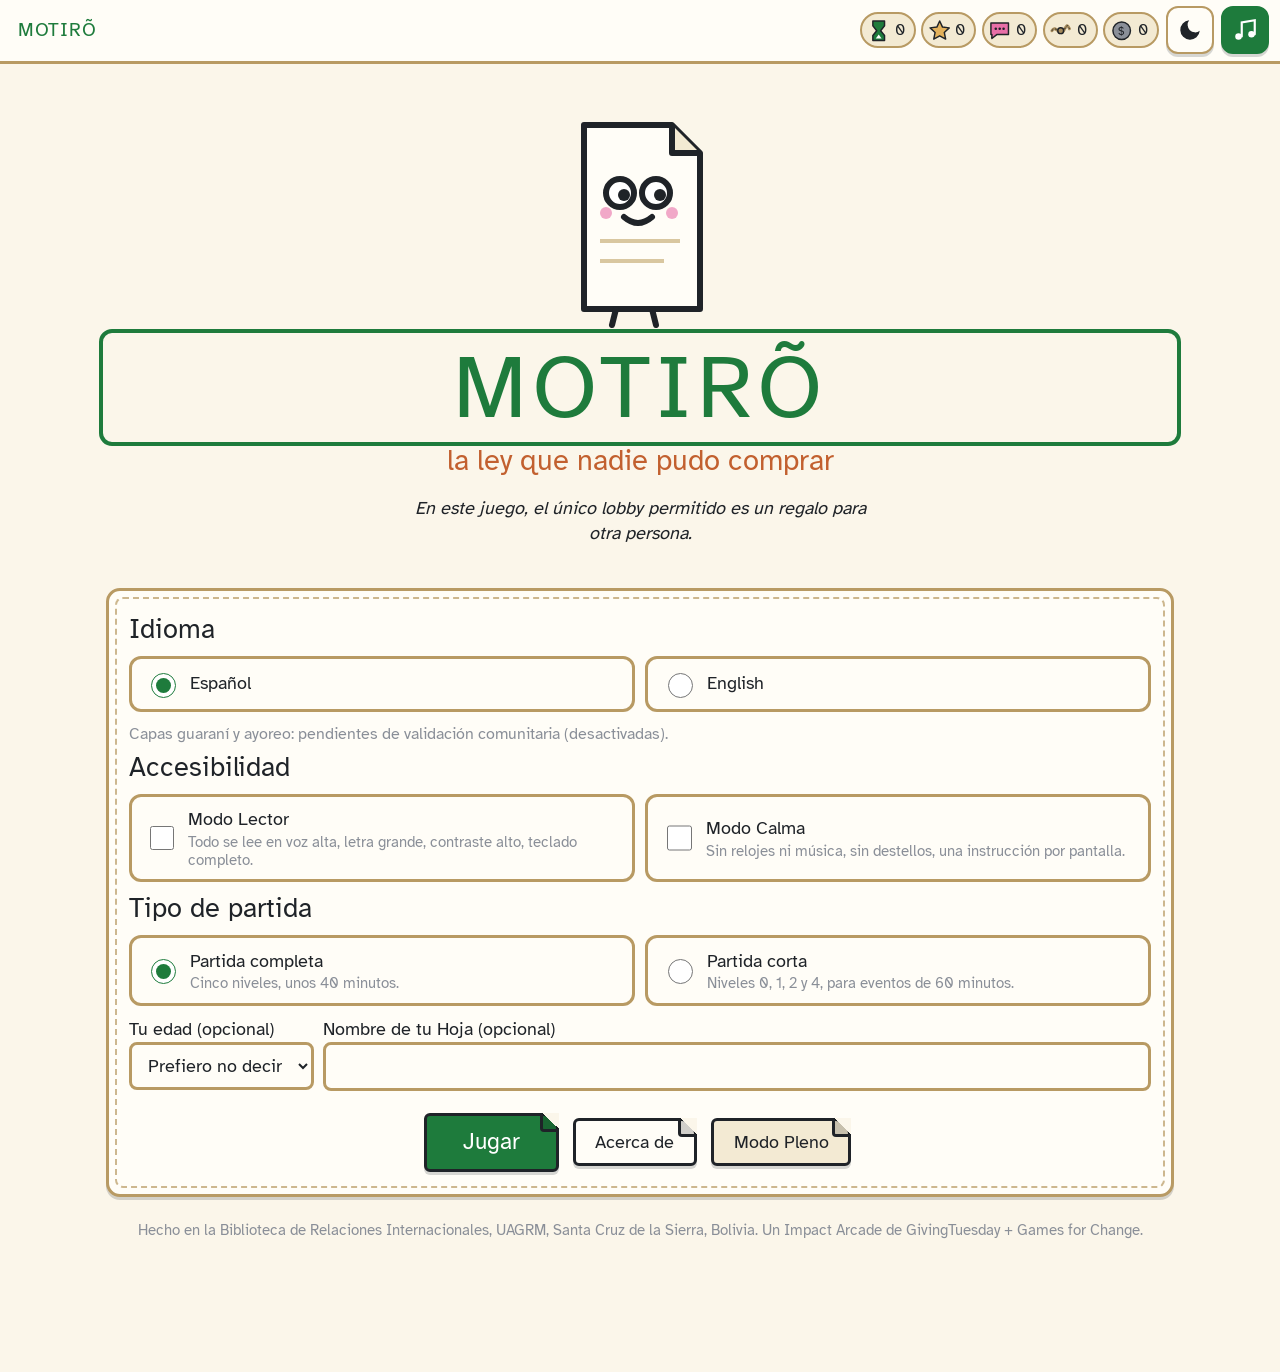
==== index.html @ 189250d5 "MOTIRÕ: juego completo (Mundo 1, 5 niveles, Modo Pleno, accesibilidad) Co-Authored-By: Claude Fable " ====
<!DOCTYPE html>
<html lang="es" data-tema="claro" data-lector="0" data-calma="0">
<head>
<meta charset="utf-8">
<meta name="viewport" content="width=device-width, initial-scale=1, viewport-fit=cover">
<title>MOTIRÕ · la ley que nadie pudo comprar</title>
<meta name="description" content="Juego web educativo y accesible: sos un proyecto de ley que camina Santa Cruz de la Sierra ganándose, con generosidad, las firmas de la gente a la que va a gobernar. Un Impact Arcade de GivingTuesday + Games for Change.">
<meta name="theme-color" content="#1E7B3C">
<meta name="robots" content="index,follow">
<link rel="icon" href="data:image/svg+xml,%3Csvg xmlns='http://www.w3.org/2000/svg' viewBox='0 0 32 38'%3E%3Cpath d='M5 2h16l6 6v28H5z' fill='%23FFFDF7' stroke='%231F2328' stroke-width='2'/%3E%3Ccircle cx='12' cy='15' r='3' fill='%23fff' stroke='%231F2328' stroke-width='1.5'/%3E%3Ccircle cx='20' cy='15' r='3' fill='%23fff' stroke='%231F2328' stroke-width='1.5'/%3E%3Ccircle cx='13' cy='15.5' r='1.3'/%3E%3Ccircle cx='21' cy='15.5' r='1.3'/%3E%3Cpath d='M13 22q3 3 6 0' stroke='%231F2328' stroke-width='1.5' fill='none'/%3E%3C/svg%3E">
<!--
  MOTIRÕ · la ley que nadie pudo comprar
  Motor + Mundo 1 "La Ciudad de los Anillos" + Modo Pleno.
  Un solo archivo (CSS y JS en línea; los datos del mundo van en mundo-ciudad.js).
  Rutas: index.html (jugar) · index.html?pleno (proyector) · index.html?test (pruebas) · index.html?mundo=declaracion80
  Licencia MIT. Sin rastreo, sin analítica, sin datos personales.
  Cómo crear un mundo nuevo: ver el encabezado de mundo-ciudad.js.
-->
<style>
@font-face{font-family:'Atkinson Hyperlegible';font-style:normal;font-weight:400 700;font-display:swap;src:url([data-uri]) format('woff2')}
/* MOTIRÕ · estilos del motor */
:root{
  --verde:#1E7B3C; --blanco:#FFFFFF; --tajibo:#E86FA8; --tierra:#C2602F; --ocre:#E3B15B;
  --hilo:#D9C7A0; --hilo2:#F3EAD3; --tinta:#1F2328; --gris:#8A8F98;
  --fondo:#FBF6EA; --papel:#FFFDF7; --borde:#B89A63; --foco:#1E7B3C;
  --fs:18px; --radio:14px; --sombra:0 3px 0 rgba(31,35,40,.18);
}
:root[data-tema="oscuro"]{
  --fondo:#171A1F; --papel:#232830; --hilo:#5B5040; --hilo2:#2E2A22; --tinta:#F3EEE2; --borde:#8A7A55; --gris:#A9AEB6;
}
:root[data-lector="1"]{ --fs:24px; --tinta:#000000; --fondo:#FFFFFF; --papel:#FFFFFF; --hilo:#FFFFFF; --hilo2:#FFFFFF; --borde:#000000; --gris:#333333; --verde:#0B5A27; --tajibo:#9C1D5C; --tierra:#8A3E16; --ocre:#6B4B00; }
:root[data-lector="1"][data-tema="oscuro"]{ --tinta:#FFFFFF; --fondo:#000000; --papel:#000000; --hilo:#000000; --hilo2:#000000; --borde:#FFFFFF; --gris:#DDDDDD; --verde:#7FE39E; --tajibo:#FFA6D1; --tierra:#FFB08A; --ocre:#FFD98A; }

*{box-sizing:border-box}
html{font-size:var(--fs)}
body{margin:0;background:var(--fondo);color:var(--tinta);font-family:"Atkinson Hyperlegible",system-ui,-apple-system,"Segoe UI",Roboto,Arial,sans-serif;line-height:1.4;min-height:100vh;overflow-x:hidden}
button,input,select,textarea{font:inherit;color:inherit}
h1,h2,h3{line-height:1.15;margin:.2em 0 .4em}
h1{font-size:2.2rem} h2{font-size:1.5rem} h3{font-size:1.15rem}
p{margin:.4em 0}
.oculto{display:none!important}
.sr{position:absolute;left:-9999px;width:1px;height:1px;overflow:hidden}
:focus-visible{outline:4px solid var(--foco);outline-offset:3px;border-radius:6px}
:root[data-lector="1"] :focus-visible{outline:6px solid var(--tinta)}

/* ----- barra superior ----- */
#barra{position:sticky;top:0;z-index:40;display:flex;align-items:center;gap:.4rem;padding:.35rem .6rem;background:var(--papel);border-bottom:3px solid var(--borde);flex-wrap:wrap}
#barra .logo{font-weight:800;letter-spacing:.04em;color:var(--verde);text-decoration:none;font-size:1.05rem;margin-right:auto;background:none;border:0;cursor:pointer;padding:.3rem .4rem}
#fichas{display:flex;gap:.3rem;flex-wrap:wrap;align-items:center}
.ficha{display:inline-flex;align-items:center;gap:.25rem;padding:.15rem .5rem .15rem .25rem;border:2px solid var(--borde);border-radius:999px;background:var(--hilo2);font-weight:700;font-size:.9rem;min-height:2rem}
.ficha svg{width:1.3rem;height:1.3rem}
.ficha[data-f="tiempo"] svg{color:var(--verde)} .ficha[data-f="talento"] svg{color:var(--ocre)} .ficha[data-f="testimonio"] svg{color:var(--tajibo)} .ficha[data-f="lazos"] svg{color:#A58A5B} .ficha[data-f="tesoro"] svg{color:var(--gris)}
.icobtn{width:48px;height:48px;border:2px solid var(--borde);border-radius:12px;background:var(--papel);cursor:pointer;display:inline-flex;align-items:center;justify-content:center;box-shadow:var(--sombra)}
.icobtn svg{width:26px;height:26px}
.icobtn[aria-pressed="true"]{background:var(--verde);color:#fff;border-color:var(--verde)}

/* ----- escenario ----- */
#escena{max-width:1100px;margin:0 auto;padding:1rem 16px 7rem;position:relative}
.tarjeta{background:var(--papel);border:3px solid var(--borde);border-radius:var(--radio);padding:1rem 1.1rem;margin:.8rem 0;position:relative;box-shadow:var(--sombra)}
.tarjeta::before{content:"";position:absolute;inset:6px;border:2px dashed var(--borde);border-radius:calc(var(--radio) - 6px);pointer-events:none;opacity:.7}
.tarjeta>*{position:relative}

/* botones etiqueta de papel */
.btn{display:inline-flex;align-items:center;justify-content:center;gap:.4rem;min-height:48px;min-width:48px;padding:.55rem 1.1rem;border:3px solid var(--tinta);background:var(--ocre);color:var(--tinta);border-radius:6px 16px 6px 6px;font-weight:800;cursor:pointer;box-shadow:var(--sombra);position:relative;text-decoration:none;margin:.25rem .25rem .25rem 0;line-height:1.15}
.btn::after{content:"";position:absolute;top:-3px;right:-3px;width:16px;height:16px;background:linear-gradient(225deg,var(--fondo) 50%,rgba(0,0,0,.18) 50%);border-left:3px solid var(--tinta);border-bottom:3px solid var(--tinta);border-radius:0 0 0 4px}
.btn.v{background:var(--verde);color:#fff} .btn.t{background:var(--tajibo);color:#1F2328} .btn.b{background:var(--papel)} .btn.g{background:var(--hilo2)}
.btn:disabled{opacity:.45;cursor:not-allowed;box-shadow:none}
.btn:active{transform:translateY(2px);box-shadow:none}
.btn.mini{min-height:40px;padding:.3rem .7rem;font-size:.9rem}
:root[data-lector="1"] .btn{background:var(--papel);color:var(--tinta);border-color:var(--tinta)}
:root[data-lector="1"] .btn.v{background:var(--tinta);color:var(--papel)}
.fila{display:flex;flex-wrap:wrap;gap:.5rem;align-items:center}
.centrado{text-align:center}
.sep{height:1px;background:var(--borde);margin:1rem 0;opacity:.5}
.nota{font-size:.9rem;color:var(--gris)}
.aviso{border-left:6px solid var(--tajibo);padding:.4rem .8rem;background:var(--hilo2);border-radius:6px;margin:.6rem 0}

/* diálogo "tejido" */
.dialogo{display:grid;grid-template-columns:72px 1fr;gap:.8rem;align-items:start;background:var(--papel);border:3px solid var(--borde);border-radius:var(--radio);padding:.8rem;margin:.7rem 0;position:relative;box-shadow:var(--sombra)}
.dialogo::before{content:"";position:absolute;inset:5px;border:2px dashed var(--borde);border-radius:9px;pointer-events:none;opacity:.6}
.dialogo .retrato{width:72px;height:72px}
.dialogo .retrato svg{width:100%;height:100%}
.dialogo .quien{font-weight:800;font-size:.9rem;color:var(--gris);display:block;margin-bottom:.15rem}
.dialogo .texto{font-size:1.05rem}
.dialogo .facil{display:block;margin-top:.35rem;font-size:.95rem;padding:.3rem .5rem;background:var(--hilo2);border-radius:6px}
:root[data-lector="1"] .dialogo .facil{border:2px solid var(--tinta)}
@media(max-width:480px){.dialogo{grid-template-columns:56px 1fr}.dialogo .retrato{width:56px;height:56px}}

/* subtítulos / live */
#subt{position:fixed;left:50%;bottom:0;transform:translateX(-50%);width:min(100%,900px);z-index:50;background:rgba(31,35,40,.92);color:#fff;font-size:1.15rem;padding:.6rem 1rem;border-radius:12px 12px 0 0;text-align:center;min-height:0;pointer-events:none;transition:opacity .3s}
#subt:empty{opacity:0}
:root[data-lector="1"] #subt{font-size:1.4rem;background:#000;border:3px solid #fff}

/* progreso hilo */
.hilo-prog{height:14px;border:2px solid var(--borde);border-radius:999px;background:var(--hilo2);overflow:hidden;position:relative;margin:.5rem 0}
.hilo-prog>i{display:block;height:100%;background:repeating-linear-gradient(90deg,var(--verde) 0 10px,var(--ocre) 10px 20px);transition:width .4s}

/* ---- inicio ---- */
.portada{text-align:center;padding:1.5rem 0 .5rem}
.portada h1{font-size:clamp(2.6rem,9vw,5rem);letter-spacing:.06em;color:var(--verde);margin:0}
.portada .sub{font-size:clamp(1.1rem,3.5vw,1.6rem);color:var(--tierra);font-weight:700;margin:.1rem 0 .8rem}
.portada .frase{font-style:italic;max-width:38ch;margin:.5rem auto 1rem}
.portada svg.logoHoja{width:min(46vw,200px);height:min(50vw,220px)}
.opciones{display:grid;grid-template-columns:repeat(auto-fit,minmax(220px,1fr));gap:.6rem;margin:.6rem 0}
.opc{display:flex;gap:.6rem;align-items:center;border:3px solid var(--borde);border-radius:12px;padding:.6rem .8rem;background:var(--papel);cursor:pointer;min-height:56px}
.opc input{width:1.4rem;height:1.4rem;accent-color:var(--verde)}
.opc b{display:block} .opc small{color:var(--gris);display:block;line-height:1.2}
.pie{font-size:.85rem;color:var(--gris);text-align:center;margin-top:1.2rem}
input[type=text],input[type=number],textarea,select{border:3px solid var(--borde);border-radius:8px;padding:.5rem .7rem;background:var(--papel);min-height:48px;width:100%;max-width:100%}
input[type=number]{width:6.5rem}
label{font-weight:700}

/* ---- mapa ---- */
.mapa-wrap{position:relative;max-width:640px;margin:0 auto}
.mapa-wrap svg{width:100%;height:auto;display:block}
.punto{cursor:pointer}
.punto:focus-visible circle.aro{stroke:var(--tinta);stroke-width:4}
.hojaMapa{transition:transform 1.2s cubic-bezier(.4,.1,.3,1)}
@media(prefers-reduced-motion:reduce){.hojaMapa{transition:none}}
:root[data-calma="1"] .hojaMapa{transition:none}

/* ---- nivel genérico ---- */
.hud{display:flex;gap:.6rem;align-items:center;flex-wrap:wrap;margin:.3rem 0 .6rem}
.hud .reloj{font-variant-numeric:tabular-nums;font-weight:800;padding:.2rem .6rem;border:2px solid var(--borde);border-radius:8px;background:var(--papel)}
.hud .reloj.urgente{color:var(--tierra);border-color:var(--tierra)}
.juego{background:var(--papel);border:3px solid var(--borde);border-radius:var(--radio);padding:.5rem;position:relative;overflow:hidden}

/* nivel 0 estante */
.estante{display:flex;gap:.6rem;justify-content:center;align-items:flex-end;padding:1rem .5rem 0;border-bottom:14px solid var(--tierra);margin:0 auto 1rem;max-width:560px;min-height:200px}
.libro{width:30%;min-width:88px;height:170px;border:3px solid var(--tinta);border-radius:4px 10px 10px 4px;color:#fff;font-weight:800;padding:.6rem .5rem;cursor:pointer;display:flex;flex-direction:column;justify-content:space-between;text-shadow:0 1px 0 rgba(0,0,0,.5);box-shadow:inset 8px 0 0 rgba(0,0,0,.18),var(--sombra);transition:transform .25s;font-size:.9rem}
.libro.sel{transform:translateY(-14px) rotate(-3deg);outline:5px solid var(--tajibo)}
.libro .tomo{font-size:1.6rem;align-self:flex-end}
.libro.ok{outline:5px solid var(--verde)}
.sugs{display:flex;flex-wrap:wrap;gap:.4rem;margin:.4rem 0}
.sugs .btn{font-weight:600}

/* nivel 1 */
.n1{display:grid;grid-template-columns:1fr auto;gap:.6rem;align-items:start}
@media(max-width:760px){.n1{grid-template-columns:1fr}}
#tablero{width:100%;max-width:720px;display:block;margin:0 auto;border-radius:10px;background:#EFE6D2;touch-action:none}
:root[data-tema="oscuro"] #tablero{background:#2B2F36}
.dpad{display:grid;grid-template-columns:repeat(3,56px);grid-template-rows:repeat(3,56px);gap:4px;justify-content:center;margin:.4rem auto}
.dpad button{width:56px;height:56px;border:3px solid var(--tinta);border-radius:10px;background:var(--ocre);font-size:1.4rem;font-weight:900;cursor:pointer;box-shadow:var(--sombra)}
.dpad button:active{transform:translateY(2px);box-shadow:none}
.dpad .vacio{visibility:hidden}
#ojos{position:absolute;inset:0;background:#000;color:#fff;z-index:5;display:flex;align-items:center;justify-content:center;font-size:1.3rem;text-align:center;padding:1rem;border-radius:10px}
.cartel{font-size:9px;font-weight:800;fill:#1F2328}
.niebla{fill:#C9C2B4;opacity:.78}
.pagina{display:inline-block;width:20px;height:26px;border:2px solid var(--tinta);background:#fff;border-radius:2px;margin:0 2px;vertical-align:middle}
.pagina.on{background:var(--verde)}

/* nivel 2 */
.n2{display:grid;grid-template-columns:120px 1fr 140px;gap:.6rem;min-height:380px}
@media(max-width:640px){.n2{grid-template-columns:70px 1fr 90px}}
.muro{display:flex;flex-direction:column-reverse;gap:3px;align-items:stretch;justify-content:flex-start;border:3px solid var(--borde);border-radius:8px;padding:4px;background:var(--hilo2);min-height:340px;position:relative}
.ladrillo{height:46px;background:var(--tierra);border:2px solid var(--tinta);border-radius:4px;color:#fff;font-size:.7rem;overflow:hidden;padding:2px 4px;animation:caer .3s}
.muro .techo{position:absolute;top:0;left:0;right:0;border-top:4px dashed var(--tierra);font-size:.7rem;color:var(--tierra);text-align:center}
.cinta{display:flex;flex-direction:column;justify-content:flex-end;min-height:340px;position:relative}
.linea{display:flex;flex-wrap:wrap;align-items:center;gap:0;padding:.5rem;border:3px dashed var(--borde);border-radius:10px;background:var(--papel);min-height:120px}
.pal{border:2px solid var(--tinta);background:var(--ocre);padding:.25rem .5rem;border-radius:6px;font-weight:700;cursor:default;animation:caer .35s;line-height:1.2;margin:3px 0}
.pal.dificil{background:var(--tierra);color:#fff;cursor:pointer;text-decoration:underline dotted}
.pal.facil{background:var(--verde);color:#fff}
.gap{width:22px;height:40px;background:transparent;border:0;cursor:pointer;position:relative;margin:0 1px;border-radius:4px}
.gap::before{content:"";position:absolute;left:50%;top:6px;bottom:6px;width:3px;margin-left:-1.5px;background:var(--borde);opacity:.5;border-radius:2px}
.gap:hover::before,.gap:focus-visible::before{background:var(--tajibo);opacity:1;width:5px}
:root[data-lector="1"] .gap::before{opacity:1;background:var(--tinta)}
.linea.mal{animation:sacudir .35s}
.escalera{display:flex;flex-direction:column-reverse;align-items:flex-end;gap:2px;border:3px solid var(--borde);border-radius:8px;padding:4px;background:var(--hilo2);min-height:340px;position:relative}
.escalon{height:34px;background:var(--verde);border:2px solid var(--tinta);border-radius:4px;color:#fff;font-size:.65rem;padding:1px 4px;overflow:hidden;animation:caer .3s}
.tomasFig{position:absolute;left:4px;width:46px;height:60px;transition:bottom .5s}
.pausaCaja{position:absolute;inset:0;background:rgba(31,35,40,.82);color:#fff;display:flex;flex-direction:column;align-items:center;justify-content:center;font-size:1.3rem;text-align:center;z-index:4;border-radius:10px;padding:1rem}
.pausaCaja b{font-size:3rem}
@keyframes caer{from{transform:translateY(-40px);opacity:0}to{transform:none;opacity:1}}
@keyframes sacudir{0%,100%{transform:none}25%{transform:translateX(-8px)}75%{transform:translateX(8px)}}
@media(prefers-reduced-motion:reduce){.pal,.ladrillo,.escalon{animation:none}}
:root[data-calma="1"] .pal,:root[data-calma="1"] .ladrillo,:root[data-calma="1"] .escalon{animation:none}

/* nivel 3 */
.hilosWrap{position:relative;width:100%;max-width:760px;margin:0 auto;aspect-ratio:1/1}
@supports not (aspect-ratio:1/1){.hilosWrap{height:0;padding-bottom:100%}}
.hilosWrap svg{position:absolute;inset:0;width:100%;height:100%}
.nodo{position:absolute;transform:translate(-50%,-50%);width:clamp(56px,13%,96px);border:3px solid var(--tinta);border-radius:14px;background:var(--papel);padding:4px 3px;font-size:.62rem;line-height:1.1;font-weight:700;text-align:center;cursor:pointer;box-shadow:var(--sombra);z-index:2}
.nodo{display:flex;flex-direction:column;align-items:center;justify-content:flex-start}
.nodo svg{width:44px;height:44px;display:block;margin:0 auto 2px;flex:none}
.nodo.actual{z-index:3}
@media(max-width:520px){.nodo{width:54px;font-size:.5rem;padding:2px;border-width:2px;border-radius:10px}.nodo svg{width:26px;height:26px}.hilosWrap{max-width:none}}
.nodo.actual{outline:5px solid var(--tajibo)}
.nodo.visitado{background:var(--hilo2)}
.nodo.ayudado::after{content:"✓";position:absolute;top:-10px;right:-8px;background:var(--verde);color:#fff;border-radius:50%;width:24px;height:24px;font-size:.9rem;display:flex;align-items:center;justify-content:center;border:2px solid var(--tinta)}
.nodo.favorPend{border-style:dashed}
.hiloLinea{stroke:#A58A5B;stroke-width:1.2;stroke-linecap:round;stroke-dasharray:2 1.2}
.hiloLinea.nudo{stroke:var(--tierra)}
.hiloLinea.anim{stroke-dasharray:200;stroke-dashoffset:200;animation:tejer .7s forwards}
@keyframes tejer{to{stroke-dashoffset:0}}
.contadorHilo{display:flex;gap:4px;align-items:center;flex-wrap:wrap}
.contadorHilo i{width:22px;height:10px;border-radius:5px;background:#A58A5B;border:2px solid var(--tinta);display:inline-block}
.contadorHilo i.off{background:transparent;opacity:.4}
.favorCaja{position:absolute;left:50%;bottom:8px;transform:translateX(-50%);background:var(--papel);border:3px solid var(--tinta);border-radius:12px;padding:.6rem .8rem;z-index:6;width:min(92%,420px);text-align:center;box-shadow:var(--sombra)}

/* nivel 4 */
.casillas{display:grid;grid-template-columns:repeat(auto-fit,minmax(200px,1fr));gap:.6rem}
.casilla{border:3px solid var(--borde);border-radius:12px;padding:.6rem;background:var(--papel);min-height:140px;position:relative}
.casilla h3{margin:0 0 .3rem;font-size:1rem;color:var(--verde)}
.casilla .elegida{font-size:.85rem;border-top:2px dashed var(--borde);padding-top:.3rem;margin-top:.3rem}
.casilla .sinFirma{color:var(--tierra);font-weight:800;font-size:.8rem}
.casilla .conFirma{color:var(--verde);font-weight:800;font-size:.8rem}
.cartasLista{display:grid;grid-template-columns:repeat(auto-fit,minmax(240px,1fr));gap:.6rem;margin-top:.6rem}
.carta{border:3px solid var(--tinta);border-radius:12px;padding:.6rem;background:var(--hilo2);text-align:left;cursor:pointer;display:flex;flex-direction:column;gap:.35rem;position:relative}
.carta .pic{width:36px;height:36px;color:var(--tierra)}
.carta .costo{display:flex;gap:.3rem;flex-wrap:wrap}
.carta .fac{font-size:.9rem;color:var(--gris)}
.carta.bloq{opacity:.5}
.medidor{display:flex;gap:.4rem;align-items:center;font-weight:800}
.medidor i{width:34px;height:34px;border-radius:50%;border:3px solid var(--tinta);display:inline-block;background:var(--hilo2)}
.medidor i.on{background:var(--verde)}
.expedienteFig{width:120px;height:140px;margin:0 auto;display:block;transition:transform .3s}
.expedienteFig.come{animation:morder .6s}
@keyframes morder{0%,100%{transform:none}30%{transform:scale(1.08) rotate(-4deg)}60%{transform:scale(1.1) rotate(4deg)}}
.comido{text-decoration:line-through;opacity:.55}

/* pregunta de reflexión */
.pregunta .opciones{grid-template-columns:repeat(auto-fit,minmax(200px,1fr))}

/* ---- Mi Ley ---- */
.papel{background:var(--papel);color:var(--tinta);border:3px solid var(--borde);border-radius:6px;padding:1.4rem 1.6rem;max-width:820px;margin:0 auto;position:relative;box-shadow:0 8px 24px rgba(0,0,0,.12);font-family:Georgia,"Times New Roman",serif}
.papel .selloHilo{position:absolute;top:14px;right:14px;width:76px;height:76px}
.papel h2{font-family:inherit;text-align:center;font-size:1.6rem;letter-spacing:.02em;margin:0 0 .2rem}
.papel .mundoNombre{text-align:center;font-size:.9rem;color:var(--gris);margin-bottom:1rem}
.papel h3{font-size:1rem;text-transform:uppercase;letter-spacing:.08em;margin:1.1rem 0 .3rem;border-bottom:2px solid var(--borde)}
.papel ol{padding-left:1.2rem}
.papel li{margin:.4rem 0}
.papel .firma{display:flex;gap:.5rem;align-items:center;margin:.3rem 0}
.papel .firma.no{opacity:.75}
.papel .codigo{font-family:ui-monospace,Consolas,monospace;font-size:1.8rem;letter-spacing:.12em;text-align:center;margin:.6rem 0;font-weight:800}
.papel .qr{display:flex;justify-content:center}
.papel .qr svg{width:180px;height:180px}
.compromisos .opc{align-items:flex-start}
.toolbar{position:sticky;bottom:0;background:var(--fondo);padding:.6rem 0;z-index:10;display:flex;flex-wrap:wrap;gap:.3rem;justify-content:center}
@media(max-width:700px){.toolbar{position:static}.papel{padding:1rem .9rem}.papel .selloHilo{width:48px;height:48px;top:8px;right:8px}.papel h2{padding-right:48px;text-align:left;font-size:1.35rem}#subt{font-size:.95rem;padding:.4rem .6rem}}

/* ---- Pleno ---- */
body.pleno{font-size:1.25rem}
body.pleno #escena{max-width:1600px}
.plenoGrid{display:grid;grid-template-columns:1fr 1fr;gap:1rem}
@media(max-width:900px){.plenoGrid{grid-template-columns:1fr}}
.barras{display:grid;gap:.35rem}
.barraFila{display:grid;grid-template-columns:minmax(140px,40%) 1fr auto;gap:.5rem;align-items:center;font-size:.95rem}
.barraFila .pista{height:28px;border:2px solid var(--borde);border-radius:6px;background:var(--hilo2);overflow:hidden}
.barraFila .pista>i{display:block;height:100%;background:var(--verde);transition:width .5s}
.barraFila .pista>i.alt{background:var(--tajibo)}
.enorme{font-size:clamp(2rem,6vw,4.5rem);font-weight:900;line-height:1;color:var(--verde)}
.votos{display:grid;grid-template-columns:1fr 1fr;gap:.6rem;margin:.4rem 0}
.voto{border:4px solid var(--tinta);border-radius:12px;padding:.4rem;text-align:center;cursor:pointer;user-select:none}
.voto.si{background:var(--verde);color:#fff} .voto.no{background:#fff;color:var(--tinta)}
.voto b{display:block;font-size:clamp(2rem,6vw,4rem);line-height:1}
.metaReal{width:100%;border-collapse:collapse;font-size:1rem}
.metaReal th,.metaReal td{border:2px solid var(--borde);padding:.4rem .6rem;text-align:left}
.metaReal input{min-height:40px;width:7rem}
.plenoTexto{width:100%;min-height:120px;font-family:ui-monospace,Consolas,monospace;text-transform:uppercase}
.lineasFirma{columns:2;column-gap:2rem;font-size:.85rem}
.lineasFirma div{border-bottom:1px solid var(--tinta);height:2rem;margin:.6rem 0;break-inside:avoid}

/* ---- Modo Calma ---- */
:root[data-calma="1"] *{animation:none!important;transition:none!important}
#pausaGlobal{position:fixed;right:12px;bottom:12px;z-index:60}
#velo{position:fixed;inset:0;background:rgba(31,35,40,.9);color:#fff;z-index:70;display:flex;align-items:center;justify-content:center;flex-direction:column;gap:1rem;font-size:1.5rem}

/* ---- impresión ---- */
@media print{
  body{background:#fff;color:#000;font-size:12pt}
  #barra,.toolbar,#subt,#pausaGlobal,.noprint,.dpad{display:none!important}
  #escena{padding:0;max-width:none}
  .papel{border:1px solid #000;box-shadow:none;max-width:none;padding:1cm}
  .papel .qr svg{width:120px;height:120px}
  a{color:#000;text-decoration:none}
}

.inl{width:1.1em;height:1.1em;vertical-align:-.15em;display:inline-block}
</style>
<script>
/* Configuración del evento (opcional). Si quedan vacías, todo funciona por tipeo/dictado. */
window.PLENO_FORM_URL = '';   /* ej.: 'https://docs.google.com/forms/d/e/XXXX/viewform?usp=pp_url&entry.123={codigo}' */
window.PLENO_CSV_URL  = '';   /* ej.: 'https://docs.google.com/spreadsheets/d/e/XXXX/pub?output=csv' */
</script>
</head>
<body>
<svg xmlns="http://www.w3.org/2000/svg" style="display:none" aria-hidden="true">
  <!-- ===== PERSONAJES (viewBox 0 0 100 100, contornos 3px, ojos grandes) ===== -->
  <symbol id="ch-hoja" viewBox="0 0 100 110">
    <path d="M22 8 h44 l14 14 v78 h-58 z" fill="#FFFDF7" stroke="#1F2328" stroke-width="3" stroke-linejoin="round"/>
    <path d="M66 8 v14 h14" fill="#F3EAD3" stroke="#1F2328" stroke-width="3" stroke-linejoin="round"/>
    <line x1="30" y1="66" x2="70" y2="66" stroke="#D9C7A0" stroke-width="2"/><line x1="30" y1="76" x2="62" y2="76" stroke="#D9C7A0" stroke-width="2"/>
    <circle cx="40" cy="42" r="7" fill="#fff" stroke="#1F2328" stroke-width="3"/><circle cx="58" cy="42" r="7" fill="#fff" stroke="#1F2328" stroke-width="3"/>
    <circle cx="42" cy="43" r="3" fill="#1F2328"/><circle cx="60" cy="43" r="3" fill="#1F2328"/>
    <path d="M42 54 q7 6 14 0" stroke="#1F2328" stroke-width="3" fill="none" stroke-linecap="round"/>
    <circle cx="33" cy="52" r="3" fill="#E86FA8" opacity=".6"/><circle cx="66" cy="52" r="3" fill="#E86FA8" opacity=".6"/>
    <line x1="38" y1="100" x2="36" y2="108" stroke="#1F2328" stroke-width="3" stroke-linecap="round"/><line x1="56" y1="100" x2="58" y2="108" stroke="#1F2328" stroke-width="3" stroke-linecap="round"/>
  </symbol>
  <symbol id="ch-hoja-mini" viewBox="0 0 32 38">
    <path d="M5 2 h16 l6 6 v28 h-22 z" fill="#FFFDF7" stroke="#1F2328" stroke-width="2" stroke-linejoin="round"/>
    <circle cx="12" cy="15" r="3" fill="#fff" stroke="#1F2328" stroke-width="1.5"/><circle cx="20" cy="15" r="3" fill="#fff" stroke="#1F2328" stroke-width="1.5"/>
    <circle cx="13" cy="15.5" r="1.3" fill="#1F2328"/><circle cx="21" cy="15.5" r="1.3" fill="#1F2328"/>
    <path d="M13 22 q3 3 6 0" stroke="#1F2328" stroke-width="1.5" fill="none"/>
  </symbol>
  <symbol id="ch-biblio" viewBox="0 0 100 100">
    <rect x="30" y="58" width="40" height="40" rx="8" fill="#1E7B3C" stroke="#1F2328" stroke-width="3"/>
    <path d="M44 58 v40 h12 v-40 z" fill="#FFFDF7" stroke="#1F2328" stroke-width="3"/>
    <circle cx="50" cy="36" r="22" fill="#F1C9A5" stroke="#1F2328" stroke-width="3"/>
    <path d="M28 32 q22 -22 44 0 q-6 -8 -22 -8 q-16 0 -22 8z" fill="#3B2A1E" stroke="#1F2328" stroke-width="3"/>
    <circle cx="41" cy="38" r="7" fill="#fff" stroke="#1F2328" stroke-width="3"/><circle cx="59" cy="38" r="7" fill="#fff" stroke="#1F2328" stroke-width="3"/>
    <line x1="48" y1="38" x2="52" y2="38" stroke="#1F2328" stroke-width="3"/>
    <circle cx="42" cy="39" r="2.5" fill="#1F2328"/><circle cx="60" cy="39" r="2.5" fill="#1F2328"/>
    <path d="M44 48 q6 5 12 0" stroke="#1F2328" stroke-width="3" fill="none" stroke-linecap="round"/>
    <rect x="4" y="70" width="22" height="24" rx="3" fill="#C2602F" stroke="#1F2328" stroke-width="3"/><rect x="7" y="62" width="5" height="10" fill="#E3B15B" stroke="#1F2328" stroke-width="2"/><rect x="13" y="60" width="5" height="12" fill="#E86FA8" stroke="#1F2328" stroke-width="2"/><rect x="19" y="63" width="5" height="9" fill="#1E7B3C" stroke="#1F2328" stroke-width="2"/>
  </symbol>
  <symbol id="ch-abril" viewBox="0 0 100 100">
    <rect x="30" y="58" width="40" height="40" rx="8" fill="#E86FA8" stroke="#1F2328" stroke-width="3"/>
    <circle cx="50" cy="36" r="22" fill="#8C5A3C" stroke="#1F2328" stroke-width="3"/>
    <path d="M26 40 q0 -30 24 -30 q24 0 24 30 q-6 -14 -24 -14 q-18 0 -24 14z" fill="#1F2328"/>
    <path d="M36 38 q5 -4 10 0" stroke="#1F2328" stroke-width="3" fill="none" stroke-linecap="round"/><path d="M54 38 q5 -4 10 0" stroke="#1F2328" stroke-width="3" fill="none" stroke-linecap="round"/>
    <path d="M42 48 q8 7 16 0" stroke="#1F2328" stroke-width="3" fill="none" stroke-linecap="round"/>
    <path d="M30 60 q20 10 40 0" stroke="#1F2328" stroke-width="3" fill="none"/><circle cx="36" cy="62" r="4" fill="#1F2328"/><circle cx="64" cy="62" r="4" fill="#1F2328"/>
    <line x1="80" y1="56" x2="90" y2="96" stroke="#FFFDF7" stroke-width="5" stroke-linecap="round"/><line x1="80" y1="56" x2="90" y2="96" stroke="#1F2328" stroke-width="2" stroke-dasharray="6 4"/><circle cx="90" cy="96" r="4" fill="#C2602F" stroke="#1F2328" stroke-width="2"/>
  </symbol>
  <symbol id="ch-tomas" viewBox="0 0 100 100">
    <rect x="30" y="58" width="40" height="40" rx="8" fill="#E3B15B" stroke="#1F2328" stroke-width="3"/>
    <circle cx="50" cy="36" r="22" fill="#F1C9A5" stroke="#1F2328" stroke-width="3"/>
    <path d="M28 30 q10 -18 44 -8 q-4 -10 -22 -10 q-18 0 -22 18z" fill="#5A3A1E" stroke="#1F2328" stroke-width="3"/>
    <rect x="22" y="30" width="10" height="16" rx="4" fill="#1F2328"/><rect x="68" y="30" width="10" height="16" rx="4" fill="#1F2328"/><path d="M27 30 q23 -24 46 0" stroke="#1F2328" stroke-width="4" fill="none"/>
    <circle cx="41" cy="38" r="7" fill="#fff" stroke="#1F2328" stroke-width="3"/><circle cx="59" cy="38" r="7" fill="#fff" stroke="#1F2328" stroke-width="3"/>
    <circle cx="41" cy="40" r="2.5" fill="#1F2328"/><circle cx="59" cy="40" r="2.5" fill="#1F2328"/>
    <line x1="44" y1="50" x2="56" y2="50" stroke="#1F2328" stroke-width="3" stroke-linecap="round"/>
    <rect x="6" y="64" width="22" height="28" rx="3" fill="#FFFDF7" stroke="#1F2328" stroke-width="3"/><line x1="10" y1="72" x2="24" y2="72" stroke="#C2602F" stroke-width="2"/><line x1="10" y1="78" x2="22" y2="78" stroke="#C2602F" stroke-width="2"/><line x1="10" y1="84" x2="20" y2="84" stroke="#C2602F" stroke-width="2"/>
  </symbol>
  <symbol id="ch-rosa" viewBox="0 0 100 100">
    <rect x="28" y="58" width="44" height="40" rx="10" fill="#C2602F" stroke="#1F2328" stroke-width="3"/>
    <circle cx="50" cy="36" r="22" fill="#8C5A3C" stroke="#1F2328" stroke-width="3"/>
    <path d="M28 34 q0 -24 22 -24 q22 0 22 24 q-4 -10 -22 -10 q-18 0 -22 10z" fill="#DDDDDD" stroke="#1F2328" stroke-width="3"/>
    <circle cx="41" cy="38" r="7" fill="#fff" stroke="#1F2328" stroke-width="3"/><circle cx="59" cy="38" r="7" fill="#fff" stroke="#1F2328" stroke-width="3"/>
    <circle cx="42" cy="39" r="2.5" fill="#1F2328"/><circle cx="60" cy="39" r="2.5" fill="#1F2328"/>
    <path d="M42 47 q8 8 16 0" stroke="#1F2328" stroke-width="3" fill="none" stroke-linecap="round"/>
    <path d="M34 36 q-4 6 0 10" stroke="#1F2328" stroke-width="2" fill="none"/><path d="M66 36 q4 6 0 10" stroke="#1F2328" stroke-width="2" fill="none"/>
    <path d="M74 70 h20 v26 h-20 z" fill="#E3B15B" stroke="#1F2328" stroke-width="3"/><path d="M76 70 q8 -14 16 0" stroke="#1F2328" stroke-width="3" fill="none"/>
    <path d="M76 78 h16 M76 84 h16 M76 90 h16" stroke="#C2602F" stroke-width="2"/><path d="M80 72 v22 M86 72 v22" stroke="#1E7B3C" stroke-width="2"/>
  </symbol>
  <symbol id="ch-vecina" viewBox="0 0 100 100"><use href="#ch-rosa"/></symbol>
  <symbol id="ch-expediente" viewBox="0 0 100 100">
    <rect x="22" y="70" width="56" height="18" rx="3" fill="#D9C7A0" stroke="#1F2328" stroke-width="3"/>
    <rect x="20" y="52" width="60" height="18" rx="3" fill="#E3B15B" stroke="#1F2328" stroke-width="3"/>
    <rect x="24" y="34" width="52" height="18" rx="3" fill="#D9C7A0" stroke="#1F2328" stroke-width="3"/>
    <rect x="26" y="14" width="48" height="20" rx="3" fill="#E3B15B" stroke="#1F2328" stroke-width="3"/>
    <path d="M30 14 q4 -8 8 0" stroke="#1F2328" stroke-width="3" fill="none"/><path d="M62 14 q4 -8 8 0" stroke="#1F2328" stroke-width="3" fill="none"/>
    <circle cx="40" cy="25" r="5" fill="#fff" stroke="#1F2328" stroke-width="2.5"/><circle cx="60" cy="25" r="5" fill="#fff" stroke="#1F2328" stroke-width="2.5"/>
    <circle cx="41" cy="26" r="2" fill="#1F2328"/><circle cx="61" cy="26" r="2" fill="#1F2328"/>
    <rect x="30" y="38" width="40" height="10" fill="#1F2328"/>
    <path d="M32 38 h4 v5 h-4z M40 38 h4 v5 h-4z M48 38 h4 v5 h-4z M56 38 h4 v5 h-4z M64 38 h4 v5 h-4z" fill="#fff"/>
    <circle cx="36" cy="60" r="4" fill="#C2602F" stroke="#1F2328" stroke-width="1.5"/><circle cx="64" cy="78" r="4" fill="#C2602F" stroke="#1F2328" stroke-width="1.5"/>
    <text x="50" y="64" font-size="7" text-anchor="middle" font-weight="900" fill="#1F2328">EXPEDIENTE</text>
  </symbol>
  <!-- ===== NODOS (nivel HILOS) ===== -->
  <symbol id="p-rosa" viewBox="0 0 100 100"><use href="#ch-rosa"/></symbol>
  <symbol id="p-nino" viewBox="0 0 100 100">
    <circle cx="50" cy="34" r="20" fill="#C98C63" stroke="#1F2328" stroke-width="3"/><path d="M30 30 q20 -20 40 0" fill="#1F2328"/>
    <circle cx="42" cy="36" r="6" fill="#fff" stroke="#1F2328" stroke-width="3"/><circle cx="58" cy="36" r="6" fill="#fff" stroke="#1F2328" stroke-width="3"/><circle cx="43" cy="37" r="2" fill="#1F2328"/><circle cx="59" cy="37" r="2" fill="#1F2328"/>
    <path d="M44 45 q6 5 12 0" stroke="#1F2328" stroke-width="3" fill="none"/>
    <circle cx="28" cy="80" r="12" fill="none" stroke="#1F2328" stroke-width="3"/><circle cx="72" cy="80" r="12" fill="none" stroke="#1F2328" stroke-width="3"/><path d="M28 80 l16 -20 h18 l10 20" stroke="#1F2328" stroke-width="3" fill="none"/>
  </symbol>
  <symbol id="p-profe" viewBox="0 0 100 100">
    <rect x="30" y="58" width="40" height="36" rx="8" fill="#1E7B3C" stroke="#1F2328" stroke-width="3"/>
    <circle cx="50" cy="36" r="21" fill="#F1C9A5" stroke="#1F2328" stroke-width="3"/><path d="M29 36 q0 -24 21 -24 q21 0 21 24 q-6 -12 -21 -12 q-15 0 -21 12z" fill="#BFBFBF" stroke="#1F2328" stroke-width="3"/>
    <circle cx="42" cy="38" r="6" fill="#fff" stroke="#1F2328" stroke-width="3"/><circle cx="58" cy="38" r="6" fill="#fff" stroke="#1F2328" stroke-width="3"/><circle cx="43" cy="39" r="2" fill="#1F2328"/><circle cx="59" cy="39" r="2" fill="#1F2328"/>
    <path d="M44 48 q6 5 12 0" stroke="#1F2328" stroke-width="3" fill="none"/>
  </symbol>
  <symbol id="p-moto" viewBox="0 0 100 100">
    <rect x="18" y="40" width="64" height="34" rx="6" fill="#E3B15B" stroke="#1F2328" stroke-width="3"/><rect x="24" y="22" width="52" height="18" rx="4" fill="#C2602F" stroke="#1F2328" stroke-width="3"/>
    <circle cx="30" cy="80" r="10" fill="#1F2328"/><circle cx="70" cy="80" r="10" fill="#1F2328"/><circle cx="30" cy="80" r="4" fill="#fff"/><circle cx="70" cy="80" r="4" fill="#fff"/>
    <circle cx="50" cy="30" r="9" fill="#F1C9A5" stroke="#1F2328" stroke-width="3"/><circle cx="47" cy="30" r="2" fill="#1F2328"/><circle cx="53" cy="30" r="2" fill="#1F2328"/>
  </symbol>
  <symbol id="p-derecho" viewBox="0 0 100 100">
    <rect x="30" y="58" width="40" height="36" rx="8" fill="#E86FA8" stroke="#1F2328" stroke-width="3"/>
    <circle cx="50" cy="36" r="21" fill="#C98C63" stroke="#1F2328" stroke-width="3"/><path d="M29 40 q0 -28 21 -28 q21 0 21 28 q-4 -16 -21 -16 q-17 0 -21 16z" fill="#1F2328"/>
    <circle cx="42" cy="38" r="6" fill="#fff" stroke="#1F2328" stroke-width="3"/><circle cx="58" cy="38" r="6" fill="#fff" stroke="#1F2328" stroke-width="3"/><circle cx="43" cy="39" r="2" fill="#1F2328"/><circle cx="59" cy="39" r="2" fill="#1F2328"/>
    <path d="M44 48 q6 5 12 0" stroke="#1F2328" stroke-width="3" fill="none"/>
    <rect x="6" y="66" width="20" height="26" rx="2" fill="#FFFDF7" stroke="#1F2328" stroke-width="3"/><line x1="10" y1="74" x2="22" y2="74" stroke="#1E7B3C" stroke-width="2"/><line x1="10" y1="80" x2="22" y2="80" stroke="#1E7B3C" stroke-width="2"/>
  </symbol>
  <symbol id="p-oficina" viewBox="0 0 100 100">
    <rect x="16" y="30" width="68" height="60" fill="#FFFDF7" stroke="#1F2328" stroke-width="3"/><polygon points="12,30 50,10 88,30" fill="#C2602F" stroke="#1F2328" stroke-width="3"/>
    <rect x="24" y="40" width="14" height="14" fill="#8A8F98" stroke="#1F2328" stroke-width="2"/><rect x="62" y="40" width="14" height="14" fill="#8A8F98" stroke="#1F2328" stroke-width="2"/><rect x="42" y="60" width="16" height="30" fill="#1E7B3C" stroke="#1F2328" stroke-width="2"/>
  </symbol>
  <symbol id="p-banco" viewBox="0 0 100 100">
    <rect x="14" y="80" width="72" height="10" fill="#8A8F98" stroke="#1F2328" stroke-width="3"/><polygon points="10,34 50,12 90,34" fill="#8A8F98" stroke="#1F2328" stroke-width="3"/>
    <rect x="22" y="34" width="10" height="46" fill="#FFFDF7" stroke="#1F2328" stroke-width="3"/><rect x="45" y="34" width="10" height="46" fill="#FFFDF7" stroke="#1F2328" stroke-width="3"/><rect x="68" y="34" width="10" height="46" fill="#FFFDF7" stroke="#1F2328" stroke-width="3"/>
    <text x="50" y="28" font-size="12" text-anchor="middle" font-weight="900" fill="#1F2328">$</text>
  </symbol>
  <symbol id="p-sello" viewBox="0 0 100 100">
    <rect x="16" y="30" width="68" height="60" fill="#FFFDF7" stroke="#1F2328" stroke-width="3"/><polygon points="12,30 50,10 88,30" fill="#1E7B3C" stroke="#1F2328" stroke-width="3"/>
    <circle cx="50" cy="62" r="18" fill="none" stroke="#C2602F" stroke-width="4"/><path d="M40 62 l7 7 l14 -14" stroke="#C2602F" stroke-width="5" fill="none" stroke-linecap="round"/>
  </symbol>
  <!-- ===== FICHAS ===== -->
  <symbol id="ico-tiempo" viewBox="0 0 24 24"><path d="M6 2h12v5l-4 5 4 5v5H6v-5l4-5-4-5z" fill="currentColor" stroke="#1F2328" stroke-width="1.5" stroke-linejoin="round"/><path d="M9 20h6l-3-4z" fill="#fff"/></symbol>
  <symbol id="ico-talento" viewBox="0 0 24 24"><path d="M12 2l2.9 6.3 6.9.8-5.1 4.7 1.4 6.8L12 17.3 5.9 20.6l1.4-6.8L2.2 9.1l6.9-.8z" fill="currentColor" stroke="#1F2328" stroke-width="1.5" stroke-linejoin="round"/></symbol>
  <symbol id="ico-testimonio" viewBox="0 0 24 24"><path d="M3 4h18v12H9l-5 4v-4H3z" fill="currentColor" stroke="#1F2328" stroke-width="1.5" stroke-linejoin="round"/><circle cx="8" cy="10" r="1.3" fill="#1F2328"/><circle cx="12" cy="10" r="1.3" fill="#1F2328"/><circle cx="16" cy="10" r="1.3" fill="#1F2328"/></symbol>
  <symbol id="ico-lazos" viewBox="0 0 24 24"><path d="M3 12c4-7 8 7 12 0s4-6 6-2" fill="none" stroke="currentColor" stroke-width="3" stroke-linecap="round"/><path d="M3 12c4-7 8 7 12 0s4-6 6-2" fill="none" stroke="#1F2328" stroke-width="1" stroke-dasharray="2 2"/><circle cx="12" cy="12" r="3" fill="currentColor" stroke="#1F2328" stroke-width="1.5"/></symbol>
  <symbol id="ico-tesoro" viewBox="0 0 24 24"><circle cx="12" cy="12" r="9" fill="currentColor" stroke="#1F2328" stroke-width="1.5"/><text x="12" y="16" font-size="11" text-anchor="middle" font-weight="900" fill="#1F2328">$</text></symbol>
  <!-- ===== PICTOGRAMAS ===== -->
  <symbol id="pic-ley" viewBox="0 0 24 24"><path d="M5 2h10l4 4v16H5z" fill="#fff" stroke="currentColor" stroke-width="2"/><path d="M8 10h8M8 14h8M8 18h5" stroke="currentColor" stroke-width="2"/></symbol>
  <symbol id="pic-ojo" viewBox="0 0 24 24"><path d="M2 12s4-7 10-7 10 7 10 7-4 7-10 7S2 12 2 12z" fill="#fff" stroke="currentColor" stroke-width="2"/><circle cx="12" cy="12" r="3.5" fill="currentColor"/></symbol>
  <symbol id="pic-mano" viewBox="0 0 24 24"><path d="M7 11V5a1.5 1.5 0 013 0v5V4a1.5 1.5 0 013 0v6V5a1.5 1.5 0 013 0v7a1.5 1.5 0 013 0v4a6 6 0 01-6 6h-2a6 6 0 01-5-3l-3-5a1.5 1.5 0 012.5-1.5z" fill="#fff" stroke="currentColor" stroke-width="2" stroke-linejoin="round"/></symbol>
  <symbol id="pic-hilo" viewBox="0 0 24 24"><use href="#ico-lazos"/></symbol>
  <symbol id="pic-oreja" viewBox="0 0 24 24"><path d="M6 10a6 6 0 0112 0c0 4-4 5-4 9a3 3 0 01-6 0" fill="#fff" stroke="currentColor" stroke-width="2" stroke-linecap="round"/><path d="M10 10a2 2 0 014 0c0 2-2 2-2 4" fill="none" stroke="currentColor" stroke-width="2" stroke-linecap="round"/></symbol>
  <symbol id="pic-persona" viewBox="0 0 24 24"><circle cx="12" cy="7" r="4" fill="#fff" stroke="currentColor" stroke-width="2"/><path d="M4 21a8 8 0 0116 0z" fill="#fff" stroke="currentColor" stroke-width="2"/></symbol>
  <symbol id="pic-campana" viewBox="0 0 24 24"><path d="M6 16V11a6 6 0 0112 0v5l2 2H4z" fill="#fff" stroke="currentColor" stroke-width="2" stroke-linejoin="round"/><path d="M10 21h4" stroke="currentColor" stroke-width="2"/></symbol>
  <symbol id="pic-mic" viewBox="0 0 24 24"><rect x="9" y="2" width="6" height="12" rx="3" fill="#fff" stroke="currentColor" stroke-width="2"/><path d="M5 11a7 7 0 0014 0M12 18v4M8 22h8" fill="none" stroke="currentColor" stroke-width="2" stroke-linecap="round"/></symbol>
  <symbol id="pic-libro" viewBox="0 0 24 24"><path d="M3 4h7a2 2 0 012 2v14a2 2 0 00-2-2H3zM21 4h-7a2 2 0 00-2 2v14a2 2 0 012-2h7z" fill="#fff" stroke="currentColor" stroke-width="2" stroke-linejoin="round"/></symbol>
  <symbol id="pic-pausa" viewBox="0 0 24 24"><circle cx="12" cy="12" r="9" fill="#fff" stroke="currentColor" stroke-width="2"/><path d="M9 8v8M15 8v8" stroke="currentColor" stroke-width="2.5" stroke-linecap="round"/></symbol>
  <symbol id="pic-tijera" viewBox="0 0 24 24"><circle cx="6" cy="6" r="3" fill="#fff" stroke="currentColor" stroke-width="2"/><circle cx="6" cy="18" r="3" fill="#fff" stroke="currentColor" stroke-width="2"/><path d="M8.5 7.5L21 19M8.5 16.5L21 5" stroke="currentColor" stroke-width="2" stroke-linecap="round"/></symbol>
  <symbol id="pic-casa" viewBox="0 0 24 24"><path d="M3 11l9-8 9 8v10H3z" fill="#fff" stroke="currentColor" stroke-width="2" stroke-linejoin="round"/><rect x="10" y="14" width="4" height="7" fill="currentColor"/></symbol>
  <symbol id="pic-reloj" viewBox="0 0 24 24"><circle cx="12" cy="12" r="9" fill="#fff" stroke="currentColor" stroke-width="2"/><path d="M12 7v5l3 3" fill="none" stroke="currentColor" stroke-width="2" stroke-linecap="round"/></symbol>
  <symbol id="pic-anillos" viewBox="0 0 24 24"><circle cx="12" cy="12" r="10" fill="none" stroke="currentColor" stroke-width="2"/><circle cx="12" cy="12" r="6" fill="none" stroke="currentColor" stroke-width="2"/><circle cx="12" cy="12" r="2" fill="currentColor"/></symbol>
  <symbol id="pic-bolso" viewBox="0 0 24 24"><path d="M4 9h16l-1 12H5z" fill="#fff" stroke="currentColor" stroke-width="2" stroke-linejoin="round"/><path d="M8 9V7a4 4 0 018 0v2" fill="none" stroke="currentColor" stroke-width="2"/><path d="M7 13h10M7 17h10" stroke="currentColor" stroke-width="1.5"/></symbol>
  <symbol id="pic-check" viewBox="0 0 24 24"><circle cx="12" cy="12" r="10" fill="#1E7B3C"/><path d="M7 12l3.5 3.5L17 9" fill="none" stroke="#fff" stroke-width="3" stroke-linecap="round" stroke-linejoin="round"/></symbol>
  <symbol id="pic-x" viewBox="0 0 24 24"><circle cx="12" cy="12" r="10" fill="#C2602F"/><path d="M8 8l8 8M16 8l-8 8" stroke="#fff" stroke-width="3" stroke-linecap="round"/></symbol>
  <symbol id="pic-moneda" viewBox="0 0 24 24"><use href="#ico-tesoro"/></symbol>
  <symbol id="pic-facil" viewBox="0 0 24 24"><rect x="3" y="4" width="18" height="16" rx="3" fill="#fff" stroke="currentColor" stroke-width="2"/><path d="M7 9h10M7 13h7M7 17h4" stroke="currentColor" stroke-width="2.5" stroke-linecap="round"/></symbol>
  <symbol id="sello" viewBox="0 0 100 100"><circle cx="50" cy="50" r="44" fill="none" stroke="#C2602F" stroke-width="3" stroke-dasharray="6 4"/><circle cx="50" cy="50" r="34" fill="#FFFDF7" stroke="#1E7B3C" stroke-width="3"/><path d="M28 50c8-14 16 14 24 0s16-14 22 0" fill="none" stroke="#A58A5B" stroke-width="4" stroke-linecap="round"/><text x="50" y="72" font-size="10" text-anchor="middle" font-weight="900" fill="#1E7B3C">MOTIRÕ</text></symbol>
  <!-- ===== UI ===== -->
  <symbol id="ui-musica" viewBox="0 0 24 24"><path d="M9 18V5l12-2v13" fill="none" stroke="currentColor" stroke-width="2" stroke-linecap="round"/><circle cx="6" cy="18" r="3" fill="currentColor"/><circle cx="18" cy="16" r="3" fill="currentColor"/></symbol>
  <symbol id="ui-tema" viewBox="0 0 24 24"><path d="M21 12.8A9 9 0 1111.2 3a7 7 0 009.8 9.8z" fill="currentColor"/></symbol>
  <symbol id="inl" viewBox="0 0 24 24"></symbol>
</svg>

<header id="barra">
  <button class="logo" type="button" aria-label="MOTIRÕ">MOTIRÕ</button>
  <div id="fichas" role="status"></div>
  <button class="icobtn" id="btnTema" type="button" aria-pressed="false" aria-label="Modo oscuro"><svg><use href="#ui-tema"></use></svg></button>
  <button class="icobtn" id="btnMusica" type="button" aria-pressed="true" aria-label="Silenciar música"><svg><use href="#ui-musica"></use></svg></button>
</header>
<main id="escena" aria-live="off"></main>
<div id="live" class="sr" aria-live="polite" role="status"></div>
<div id="subt" aria-live="polite" role="status"></div>
<button class="btn t oculto" id="pausaGlobal" type="button">Pausa</button>
<noscript><p style="padding:1rem">MOTIRÕ necesita JavaScript. / MOTIRÕ needs JavaScript.</p></noscript>
<script>//---------------------------------------------------------------------
//
// QR Code Generator for JavaScript
//
// Copyright (c) 2009 Kazuhiko Arase
//
// URL: http://www.d-project.com/
//
// Licensed under the MIT license:
//  http://www.opensource.org/licenses/mit-license.php
//
// The word 'QR Code' is registered trademark of
// DENSO WAVE INCORPORATED
//  http://www.denso-wave.com/qrcode/faqpatent-e.html
//
//---------------------------------------------------------------------

var qrcode = function() {

  //---------------------------------------------------------------------
  // qrcode
  //---------------------------------------------------------------------

  /**
   * qrcode
   * @param typeNumber 1 to 40
   * @param errorCorrectionLevel 'L','M','Q','H'
   */
  var qrcode = function(typeNumber, errorCorrectionLevel) {

    var PAD0 = 0xEC;
    var PAD1 = 0x11;

    var _typeNumber = typeNumber;
    var _errorCorrectionLevel = QRErrorCorrectionLevel[errorCorrectionLevel];
    var _modules = null;
    var _moduleCount = 0;
    var _dataCache = null;
    var _dataList = [];

    var _this = {};

    var makeImpl = function(test, maskPattern) {

      _moduleCount = _typeNumber * 4 + 17;
      _modules = function(moduleCount) {
        var modules = new Array(moduleCount);
        for (var row = 0; row < moduleCount; row += 1) {
          modules[row] = new Array(moduleCount);
          for (var col = 0; col < moduleCount; col += 1) {
            modules[row][col] = null;
          }
        }
        return modules;
      }(_moduleCount);

      setupPositionProbePattern(0, 0);
      setupPositionProbePattern(_moduleCount - 7, 0);
      setupPositionProbePattern(0, _moduleCount - 7);
      setupPositionAdjustPattern();
      setupTimingPattern();
      setupTypeInfo(test, maskPattern);

      if (_typeNumber >= 7) {
        setupTypeNumber(test);
      }

      if (_dataCache == null) {
        _dataCache = createData(_typeNumber, _errorCorrectionLevel, _dataList);
      }

      mapData(_dataCache, maskPattern);
    };

    var setupPositionProbePattern = function(row, col) {

      for (var r = -1; r <= 7; r += 1) {

        if (row + r <= -1 || _moduleCount <= row + r) continue;

        for (var c = -1; c <= 7; c += 1) {

          if (col + c <= -1 || _moduleCount <= col + c) continue;

          if ( (0 <= r && r <= 6 && (c == 0 || c == 6) )
              || (0 <= c && c <= 6 && (r == 0 || r == 6) )
              || (2 <= r && r <= 4 && 2 <= c && c <= 4) ) {
            _modules[row + r][col + c] = true;
          } else {
            _modules[row + r][col + c] = false;
          }
        }
      }
    };

    var getBestMaskPattern = function() {

      var minLostPoint = 0;
      var pattern = 0;

      for (var i = 0; i < 8; i += 1) {

        makeImpl(true, i);

        var lostPoint = QRUtil.getLostPoint(_this);

        if (i == 0 || minLostPoint > lostPoint) {
          minLostPoint = lostPoint;
          pattern = i;
        }
      }

      return pattern;
    };

    var setupTimingPattern = function() {

      for (var r = 8; r < _moduleCount - 8; r += 1) {
        if (_modules[r][6] != null) {
          continue;
        }
        _modules[r][6] = (r % 2 == 0);
      }

      for (var c = 8; c < _moduleCount - 8; c += 1) {
        if (_modules[6][c] != null) {
          continue;
        }
        _modules[6][c] = (c % 2 == 0);
      }
    };

    var setupPositionAdjustPattern = function() {

      var pos = QRUtil.getPatternPosition(_typeNumber);

      for (var i = 0; i < pos.length; i += 1) {

        for (var j = 0; j < pos.length; j += 1) {

          var row = pos[i];
          var col = pos[j];

          if (_modules[row][col] != null) {
            continue;
          }

          for (var r = -2; r <= 2; r += 1) {

            for (var c = -2; c <= 2; c += 1) {

              if (r == -2 || r == 2 || c == -2 || c == 2
                  || (r == 0 && c == 0) ) {
                _modules[row + r][col + c] = true;
              } else {
                _modules[row + r][col + c] = false;
              }
            }
          }
        }
      }
    };

    var setupTypeNumber = function(test) {

      var bits = QRUtil.getBCHTypeNumber(_typeNumber);

      for (var i = 0; i < 18; i += 1) {
        var mod = (!test && ( (bits >> i) & 1) == 1);
        _modules[Math.floor(i / 3)][i % 3 + _moduleCount - 8 - 3] = mod;
      }

      for (var i = 0; i < 18; i += 1) {
        var mod = (!test && ( (bits >> i) & 1) == 1);
        _modules[i % 3 + _moduleCount - 8 - 3][Math.floor(i / 3)] = mod;
      }
    };

    var setupTypeInfo = function(test, maskPattern) {

      var data = (_errorCorrectionLevel << 3) | maskPattern;
      var bits = QRUtil.getBCHTypeInfo(data);

      // vertical
      for (var i = 0; i < 15; i += 1) {

        var mod = (!test && ( (bits >> i) & 1) == 1);

        if (i < 6) {
          _modules[i][8] = mod;
        } else if (i < 8) {
          _modules[i + 1][8] = mod;
        } else {
          _modules[_moduleCount - 15 + i][8] = mod;
        }
      }

      // horizontal
      for (var i = 0; i < 15; i += 1) {

        var mod = (!test && ( (bits >> i) & 1) == 1);

        if (i < 8) {
          _modules[8][_moduleCount - i - 1] = mod;
        } else if (i < 9) {
          _modules[8][15 - i - 1 + 1] = mod;
        } else {
          _modules[8][15 - i - 1] = mod;
        }
      }

      // fixed module
      _modules[_moduleCount - 8][8] = (!test);
    };

    var mapData = function(data, maskPattern) {

      var inc = -1;
      var row = _moduleCount - 1;
      var bitIndex = 7;
      var byteIndex = 0;
      var maskFunc = QRUtil.getMaskFunction(maskPattern);

      for (var col = _moduleCount - 1; col > 0; col -= 2) {

        if (col == 6) col -= 1;

        while (true) {

          for (var c = 0; c < 2; c += 1) {

            if (_modules[row][col - c] == null) {

              var dark = false;

              if (byteIndex < data.length) {
                dark = ( ( (data[byteIndex] >>> bitIndex) & 1) == 1);
              }

              var mask = maskFunc(row, col - c);

              if (mask) {
                dark = !dark;
              }

              _modules[row][col - c] = dark;
              bitIndex -= 1;

              if (bitIndex == -1) {
                byteIndex += 1;
                bitIndex = 7;
              }
            }
          }

          row += inc;

          if (row < 0 || _moduleCount <= row) {
            row -= inc;
            inc = -inc;
            break;
          }
        }
      }
    };

    var createBytes = function(buffer, rsBlocks) {

      var offset = 0;

      var maxDcCount = 0;
      var maxEcCount = 0;

      var dcdata = new Array(rsBlocks.length);
      var ecdata = new Array(rsBlocks.length);

      for (var r = 0; r < rsBlocks.length; r += 1) {

        var dcCount = rsBlocks[r].dataCount;
        var ecCount = rsBlocks[r].totalCount - dcCount;

        maxDcCount = Math.max(maxDcCount, dcCount);
        maxEcCount = Math.max(maxEcCount, ecCount);

        dcdata[r] = new Array(dcCount);

        for (var i = 0; i < dcdata[r].length; i += 1) {
          dcdata[r][i] = 0xff & buffer.getBuffer()[i + offset];
        }
        offset += dcCount;

        var rsPoly = QRUtil.getErrorCorrectPolynomial(ecCount);
        var rawPoly = qrPolynomial(dcdata[r], rsPoly.getLength() - 1);

        var modPoly = rawPoly.mod(rsPoly);
        ecdata[r] = new Array(rsPoly.getLength() - 1);
        for (var i = 0; i < ecdata[r].length; i += 1) {
          var modIndex = i + modPoly.getLength() - ecdata[r].length;
          ecdata[r][i] = (modIndex >= 0)? modPoly.getAt(modIndex) : 0;
        }
      }

      var totalCodeCount = 0;
      for (var i = 0; i < rsBlocks.length; i += 1) {
        totalCodeCount += rsBlocks[i].totalCount;
      }

      var data = new Array(totalCodeCount);
      var index = 0;

      for (var i = 0; i < maxDcCount; i += 1) {
        for (var r = 0; r < rsBlocks.length; r += 1) {
          if (i < dcdata[r].length) {
            data[index] = dcdata[r][i];
            index += 1;
          }
        }
      }

      for (var i = 0; i < maxEcCount; i += 1) {
        for (var r = 0; r < rsBlocks.length; r += 1) {
          if (i < ecdata[r].length) {
            data[index] = ecdata[r][i];
            index += 1;
          }
        }
      }

      return data;
    };

    var createData = function(typeNumber, errorCorrectionLevel, dataList) {

      var rsBlocks = QRRSBlock.getRSBlocks(typeNumber, errorCorrectionLevel);

      var buffer = qrBitBuffer();

      for (var i = 0; i < dataList.length; i += 1) {
        var data = dataList[i];
        buffer.put(data.getMode(), 4);
        buffer.put(data.getLength(), QRUtil.getLengthInBits(data.getMode(), typeNumber) );
        data.write(buffer);
      }

      // calc num max data.
      var totalDataCount = 0;
      for (var i = 0; i < rsBlocks.length; i += 1) {
        totalDataCount += rsBlocks[i].dataCount;
      }

      if (buffer.getLengthInBits() > totalDataCount * 8) {
        throw 'code length overflow. ('
          + buffer.getLengthInBits()
          + '>'
          + totalDataCount * 8
          + ')';
      }

      // end code
      if (buffer.getLengthInBits() + 4 <= totalDataCount * 8) {
        buffer.put(0, 4);
      }

      // padding
      while (buffer.getLengthInBits() % 8 != 0) {
        buffer.putBit(false);
      }

      // padding
      while (true) {

        if (buffer.getLengthInBits() >= totalDataCount * 8) {
          break;
        }
        buffer.put(PAD0, 8);

        if (buffer.getLengthInBits() >= totalDataCount * 8) {
          break;
        }
        buffer.put(PAD1, 8);
      }

      return createBytes(buffer, rsBlocks);
    };

    _this.addData = function(data, mode) {

      mode = mode || 'Byte';

      var newData = null;

      switch(mode) {
      case 'Numeric' :
        newData = qrNumber(data);
        break;
      case 'Alphanumeric' :
        newData = qrAlphaNum(data);
        break;
      case 'Byte' :
        newData = qr8BitByte(data);
        break;
      case 'Kanji' :
        newData = qrKanji(data);
        break;
      default :
        throw 'mode:' + mode;
      }

      _dataList.push(newData);
      _dataCache = null;
    };

    _this.isDark = function(row, col) {
      if (row < 0 || _moduleCount <= row || col < 0 || _moduleCount <= col) {
        throw row + ',' + col;
      }
      return _modules[row][col];
    };

    _this.getModuleCount = function() {
      return _moduleCount;
    };

    _this.make = function() {
      if (_typeNumber < 1) {
        var typeNumber = 1;

        for (; typeNumber < 40; typeNumber++) {
          var rsBlocks = QRRSBlock.getRSBlocks(typeNumber, _errorCorrectionLevel);
          var buffer = qrBitBuffer();

          for (var i = 0; i < _dataList.length; i++) {
            var data = _dataList[i];
            buffer.put(data.getMode(), 4);
            buffer.put(data.getLength(), QRUtil.getLengthInBits(data.getMode(), typeNumber) );
            data.write(buffer);
          }

          var totalDataCount = 0;
          for (var i = 0; i < rsBlocks.length; i++) {
            totalDataCount += rsBlocks[i].dataCount;
          }

          if (buffer.getLengthInBits() <= totalDataCount * 8) {
            break;
          }
        }

        _typeNumber = typeNumber;
      }

      makeImpl(false, getBestMaskPattern() );
    };

    _this.createTableTag = function(cellSize, margin) {

      cellSize = cellSize || 2;
      margin = (typeof margin == 'undefined')? cellSize * 4 : margin;

      var qrHtml = '';

      qrHtml += '<table style="';
      qrHtml += ' border-width: 0px; border-style: none;';
      qrHtml += ' border-collapse: collapse;';
      qrHtml += ' padding: 0px; margin: ' + margin + 'px;';
      qrHtml += '">';
      qrHtml += '<tbody>';

      for (var r = 0; r < _this.getModuleCount(); r += 1) {

        qrHtml += '<tr>';

        for (var c = 0; c < _this.getModuleCount(); c += 1) {
          qrHtml += '<td style="';
          qrHtml += ' border-width: 0px; border-style: none;';
          qrHtml += ' border-collapse: collapse;';
          qrHtml += ' padding: 0px; margin: 0px;';
          qrHtml += ' width: ' + cellSize + 'px;';
          qrHtml += ' height: ' + cellSize + 'px;';
          qrHtml += ' background-color: ';
          qrHtml += _this.isDark(r, c)? '#000000' : '#ffffff';
          qrHtml += ';';
          qrHtml += '"/>';
        }

        qrHtml += '</tr>';
      }

      qrHtml += '</tbody>';
      qrHtml += '</table>';

      return qrHtml;
    };

    _this.createSvgTag = function(cellSize, margin, alt, title) {

      var opts = {};
      if (typeof arguments[0] == 'object') {
        // Called by options.
        opts = arguments[0];
        // overwrite cellSize and margin.
        cellSize = opts.cellSize;
        margin = opts.margin;
        alt = opts.alt;
        title = opts.title;
      }

      cellSize = cellSize || 2;
      margin = (typeof margin == 'undefined')? cellSize * 4 : margin;

      // Compose alt property surrogate
      alt = (typeof alt === 'string') ? {text: alt} : alt || {};
      alt.text = alt.text || null;
      alt.id = (alt.text) ? alt.id || 'qrcode-description' : null;

      // Compose title property surrogate
      title = (typeof title === 'string') ? {text: title} : title || {};
      title.text = title.text || null;
      title.id = (title.text) ? title.id || 'qrcode-title' : null;

      var size = _this.getModuleCount() * cellSize + margin * 2;
      var c, mc, r, mr, qrSvg='', rect;

      rect = 'l' + cellSize + ',0 0,' + cellSize +
        ' -' + cellSize + ',0 0,-' + cellSize + 'z ';

      qrSvg += '<svg version="1.1" xmlns="http://www.w3.org/2000/svg"';
      qrSvg += !opts.scalable ? ' width="' + size + 'px" height="' + size + 'px"' : '';
      qrSvg += ' viewBox="0 0 ' + size + ' ' + size + '" ';
      qrSvg += ' preserveAspectRatio="xMinYMin meet"';
      qrSvg += (title.text || alt.text) ? ' role="img" aria-labelledby="' +
          escapeXml([title.id, alt.id].join(' ').trim() ) + '"' : '';
      qrSvg += '>';
      qrSvg += (title.text) ? '<title id="' + escapeXml(title.id) + '">' +
          escapeXml(title.text) + '</title>' : '';
      qrSvg += (alt.text) ? '<description id="' + escapeXml(alt.id) + '">' +
          escapeXml(alt.text) + '</description>' : '';
      qrSvg += '<rect width="100%" height="100%" fill="white" cx="0" cy="0"/>';
      qrSvg += '<path d="';

      for (r = 0; r < _this.getModuleCount(); r += 1) {
        mr = r * cellSize + margin;
        for (c = 0; c < _this.getModuleCount(); c += 1) {
          if (_this.isDark(r, c) ) {
            mc = c*cellSize+margin;
            qrSvg += 'M' + mc + ',' + mr + rect;
          }
        }
      }

      qrSvg += '" stroke="transparent" fill="black"/>';
      qrSvg += '</svg>';

      return qrSvg;
    };

    _this.createDataURL = function(cellSize, margin) {

      cellSize = cellSize || 2;
      margin = (typeof margin == 'undefined')? cellSize * 4 : margin;

      var size = _this.getModuleCount() * cellSize + margin * 2;
      var min = margin;
      var max = size - margin;

      return createDataURL(size, size, function(x, y) {
        if (min <= x && x < max && min <= y && y < max) {
          var c = Math.floor( (x - min) / cellSize);
          var r = Math.floor( (y - min) / cellSize);
          return _this.isDark(r, c)? 0 : 1;
        } else {
          return 1;
        }
      } );
    };

    _this.createImgTag = function(cellSize, margin, alt) {

      cellSize = cellSize || 2;
      margin = (typeof margin == 'undefined')? cellSize * 4 : margin;

      var size = _this.getModuleCount() * cellSize + margin * 2;

      var img = '';
      img += '<img';
      img += '\u0020src="';
      img += _this.createDataURL(cellSize, margin);
      img += '"';
      img += '\u0020width="';
      img += size;
      img += '"';
      img += '\u0020height="';
      img += size;
      img += '"';
      if (alt) {
        img += '\u0020alt="';
        img += escapeXml(alt);
        img += '"';
      }
      img += '/>';

      return img;
    };

    var escapeXml = function(s) {
      var escaped = '';
      for (var i = 0; i < s.length; i += 1) {
        var c = s.charAt(i);
        switch(c) {
        case '<': escaped += '&lt;'; break;
        case '>': escaped += '&gt;'; break;
        case '&': escaped += '&amp;'; break;
        case '"': escaped += '&quot;'; break;
        default : escaped += c; break;
        }
      }
      return escaped;
    };

    var _createHalfASCII = function(margin) {
      var cellSize = 1;
      margin = (typeof margin == 'undefined')? cellSize * 2 : margin;

      var size = _this.getModuleCount() * cellSize + margin * 2;
      var min = margin;
      var max = size - margin;

      var y, x, r1, r2, p;

      var blocks = {
        '██': '█',
        '█ ': '▀',
        ' █': '▄',
        '  ': ' '
      };

      var blocksLastLineNoMargin = {
        '██': '▀',
        '█ ': '▀',
        ' █': ' ',
        '  ': ' '
      };

      var ascii = '';
      for (y = 0; y < size; y += 2) {
        r1 = Math.floor((y - min) / cellSize);
        r2 = Math.floor((y + 1 - min) / cellSize);
        for (x = 0; x < size; x += 1) {
          p = '█';

          if (min <= x && x < max && min <= y && y < max && _this.isDark(r1, Math.floor((x - min) / cellSize))) {
            p = ' ';
          }

          if (min <= x && x < max && min <= y+1 && y+1 < max && _this.isDark(r2, Math.floor((x - min) / cellSize))) {
            p += ' ';
          }
          else {
            p += '█';
          }

          // Output 2 characters per pixel, to create full square. 1 character per pixels gives only half width of square.
          ascii += (margin < 1 && y+1 >= max) ? blocksLastLineNoMargin[p] : blocks[p];
        }

        ascii += '\n';
      }

      if (size % 2 && margin > 0) {
        return ascii.substring(0, ascii.length - size - 1) + Array(size+1).join('▀');
      }

      return ascii.substring(0, ascii.length-1);
    };

    _this.createASCII = function(cellSize, margin) {
      cellSize = cellSize || 1;

      if (cellSize < 2) {
        return _createHalfASCII(margin);
      }

      cellSize -= 1;
      margin = (typeof margin == 'undefined')? cellSize * 2 : margin;

      var size = _this.getModuleCount() * cellSize + margin * 2;
      var min = margin;
      var max = size - margin;

      var y, x, r, p;

      var white = Array(cellSize+1).join('██');
      var black = Array(cellSize+1).join('  ');

      var ascii = '';
      var line = '';
      for (y = 0; y < size; y += 1) {
        r = Math.floor( (y - min) / cellSize);
        line = '';
        for (x = 0; x < size; x += 1) {
          p = 1;

          if (min <= x && x < max && min <= y && y < max && _this.isDark(r, Math.floor((x - min) / cellSize))) {
            p = 0;
          }

          // Output 2 characters per pixel, to create full square. 1 character per pixels gives only half width of square.
          line += p ? white : black;
        }

        for (r = 0; r < cellSize; r += 1) {
          ascii += line + '\n';
        }
      }

      return ascii.substring(0, ascii.length-1);
    };

    _this.renderTo2dContext = function(context, cellSize) {
      cellSize = cellSize || 2;
      var length = _this.getModuleCount();
      for (var row = 0; row < length; row++) {
        for (var col = 0; col < length; col++) {
          context.fillStyle = _this.isDark(row, col) ? 'black' : 'white';
          context.fillRect(row * cellSize, col * cellSize, cellSize, cellSize);
        }
      }
    }

    return _this;
  };

  //---------------------------------------------------------------------
  // qrcode.stringToBytes
  //---------------------------------------------------------------------

  qrcode.stringToBytesFuncs = {
    'default' : function(s) {
      var bytes = [];
      for (var i = 0; i < s.length; i += 1) {
        var c = s.charCodeAt(i);
        bytes.push(c & 0xff);
      }
      return bytes;
    }
  };

  qrcode.stringToBytes = qrcode.stringToBytesFuncs['default'];

  //---------------------------------------------------------------------
  // qrcode.createStringToBytes
  //---------------------------------------------------------------------

  /**
   * @param unicodeData base64 string of byte array.
   * [16bit Unicode],[16bit Bytes], ...
   * @param numChars
   */
  qrcode.createStringToBytes = function(unicodeData, numChars) {

    // create conversion map.

    var unicodeMap = function() {

      var bin = base64DecodeInputStream(unicodeData);
      var read = function() {
        var b = bin.read();
        if (b == -1) throw 'eof';
        return b;
      };

      var count = 0;
      var unicodeMap = {};
      while (true) {
        var b0 = bin.read();
        if (b0 == -1) break;
        var b1 = read();
        var b2 = read();
        var b3 = read();
        var k = String.fromCharCode( (b0 << 8) | b1);
        var v = (b2 << 8) | b3;
        unicodeMap[k] = v;
        count += 1;
      }
      if (count != numChars) {
        throw count + ' != ' + numChars;
      }

      return unicodeMap;
    }();

    var unknownChar = '?'.charCodeAt(0);

    return function(s) {
      var bytes = [];
      for (var i = 0; i < s.length; i += 1) {
        var c = s.charCodeAt(i);
        if (c < 128) {
          bytes.push(c);
        } else {
          var b = unicodeMap[s.charAt(i)];
          if (typeof b == 'number') {
            if ( (b & 0xff) == b) {
              // 1byte
              bytes.push(b);
            } else {
              // 2bytes
              bytes.push(b >>> 8);
              bytes.push(b & 0xff);
            }
          } else {
            bytes.push(unknownChar);
          }
        }
      }
      return bytes;
    };
  };

  //---------------------------------------------------------------------
  // QRMode
  //---------------------------------------------------------------------

  var QRMode = {
    MODE_NUMBER :    1 << 0,
    MODE_ALPHA_NUM : 1 << 1,
    MODE_8BIT_BYTE : 1 << 2,
    MODE_KANJI :     1 << 3
  };

  //---------------------------------------------------------------------
  // QRErrorCorrectionLevel
  //---------------------------------------------------------------------

  var QRErrorCorrectionLevel = {
    L : 1,
    M : 0,
    Q : 3,
    H : 2
  };

  //---------------------------------------------------------------------
  // QRMaskPattern
  //---------------------------------------------------------------------

  var QRMaskPattern = {
    PATTERN000 : 0,
    PATTERN001 : 1,
    PATTERN010 : 2,
    PATTERN011 : 3,
    PATTERN100 : 4,
    PATTERN101 : 5,
    PATTERN110 : 6,
    PATTERN111 : 7
  };

  //---------------------------------------------------------------------
  // QRUtil
  //---------------------------------------------------------------------

  var QRUtil = function() {

    var PATTERN_POSITION_TABLE = [
      [],
      [6, 18],
      [6, 22],
      [6, 26],
      [6, 30],
      [6, 34],
      [6, 22, 38],
      [6, 24, 42],
      [6, 26, 46],
      [6, 28, 50],
      [6, 30, 54],
      [6, 32, 58],
      [6, 34, 62],
      [6, 26, 46, 66],
      [6, 26, 48, 70],
      [6, 26, 50, 74],
      [6, 30, 54, 78],
      [6, 30, 56, 82],
      [6, 30, 58, 86],
      [6, 34, 62, 90],
      [6, 28, 50, 72, 94],
      [6, 26, 50, 74, 98],
      [6, 30, 54, 78, 102],
      [6, 28, 54, 80, 106],
      [6, 32, 58, 84, 110],
      [6, 30, 58, 86, 114],
      [6, 34, 62, 90, 118],
      [6, 26, 50, 74, 98, 122],
      [6, 30, 54, 78, 102, 126],
      [6, 26, 52, 78, 104, 130],
      [6, 30, 56, 82, 108, 134],
      [6, 34, 60, 86, 112, 138],
      [6, 30, 58, 86, 114, 142],
      [6, 34, 62, 90, 118, 146],
      [6, 30, 54, 78, 102, 126, 150],
      [6, 24, 50, 76, 102, 128, 154],
      [6, 28, 54, 80, 106, 132, 158],
      [6, 32, 58, 84, 110, 136, 162],
      [6, 26, 54, 82, 110, 138, 166],
      [6, 30, 58, 86, 114, 142, 170]
    ];
    var G15 = (1 << 10) | (1 << 8) | (1 << 5) | (1 << 4) | (1 << 2) | (1 << 1) | (1 << 0);
    var G18 = (1 << 12) | (1 << 11) | (1 << 10) | (1 << 9) | (1 << 8) | (1 << 5) | (1 << 2) | (1 << 0);
    var G15_MASK = (1 << 14) | (1 << 12) | (1 << 10) | (1 << 4) | (1 << 1);

    var _this = {};

    var getBCHDigit = function(data) {
      var digit = 0;
      while (data != 0) {
        digit += 1;
        data >>>= 1;
      }
      return digit;
    };

    _this.getBCHTypeInfo = function(data) {
      var d = data << 10;
      while (getBCHDigit(d) - getBCHDigit(G15) >= 0) {
        d ^= (G15 << (getBCHDigit(d) - getBCHDigit(G15) ) );
      }
      return ( (data << 10) | d) ^ G15_MASK;
    };

    _this.getBCHTypeNumber = function(data) {
      var d = data << 12;
      while (getBCHDigit(d) - getBCHDigit(G18) >= 0) {
        d ^= (G18 << (getBCHDigit(d) - getBCHDigit(G18) ) );
      }
      return (data << 12) | d;
    };

    _this.getPatternPosition = function(typeNumber) {
      return PATTERN_POSITION_TABLE[typeNumber - 1];
    };

    _this.getMaskFunction = function(maskPattern) {

      switch (maskPattern) {

      case QRMaskPattern.PATTERN000 :
        return function(i, j) { return (i + j) % 2 == 0; };
      case QRMaskPattern.PATTERN001 :
        return function(i, j) { return i % 2 == 0; };
      case QRMaskPattern.PATTERN010 :
        return function(i, j) { return j % 3 == 0; };
      case QRMaskPattern.PATTERN011 :
        return function(i, j) { return (i + j) % 3 == 0; };
      case QRMaskPattern.PATTERN100 :
        return function(i, j) { return (Math.floor(i / 2) + Math.floor(j / 3) ) % 2 == 0; };
      case QRMaskPattern.PATTERN101 :
        return function(i, j) { return (i * j) % 2 + (i * j) % 3 == 0; };
      case QRMaskPattern.PATTERN110 :
        return function(i, j) { return ( (i * j) % 2 + (i * j) % 3) % 2 == 0; };
      case QRMaskPattern.PATTERN111 :
        return function(i, j) { return ( (i * j) % 3 + (i + j) % 2) % 2 == 0; };

      default :
        throw 'bad maskPattern:' + maskPattern;
      }
    };

    _this.getErrorCorrectPolynomial = function(errorCorrectLength) {
      var a = qrPolynomial([1], 0);
      for (var i = 0; i < errorCorrectLength; i += 1) {
        a = a.multiply(qrPolynomial([1, QRMath.gexp(i)], 0) );
      }
      return a;
    };

    _this.getLengthInBits = function(mode, type) {

      if (1 <= type && type < 10) {

        // 1 - 9

        switch(mode) {
        case QRMode.MODE_NUMBER    : return 10;
        case QRMode.MODE_ALPHA_NUM : return 9;
        case QRMode.MODE_8BIT_BYTE : return 8;
        case QRMode.MODE_KANJI     : return 8;
        default :
          throw 'mode:' + mode;
        }

      } else if (type < 27) {

        // 10 - 26

        switch(mode) {
        case QRMode.MODE_NUMBER    : return 12;
        case QRMode.MODE_ALPHA_NUM : return 11;
        case QRMode.MODE_8BIT_BYTE : return 16;
        case QRMode.MODE_KANJI     : return 10;
        default :
          throw 'mode:' + mode;
        }

      } else if (type < 41) {

        // 27 - 40

        switch(mode) {
        case QRMode.MODE_NUMBER    : return 14;
        case QRMode.MODE_ALPHA_NUM : return 13;
        case QRMode.MODE_8BIT_BYTE : return 16;
        case QRMode.MODE_KANJI     : return 12;
        default :
          throw 'mode:' + mode;
        }

      } else {
        throw 'type:' + type;
      }
    };

    _this.getLostPoint = function(qrcode) {

      var moduleCount = qrcode.getModuleCount();

      var lostPoint = 0;

      // LEVEL1

      for (var row = 0; row < moduleCount; row += 1) {
        for (var col = 0; col < moduleCount; col += 1) {

          var sameCount = 0;
          var dark = qrcode.isDark(row, col);

          for (var r = -1; r <= 1; r += 1) {

            if (row + r < 0 || moduleCount <= row + r) {
              continue;
            }

            for (var c = -1; c <= 1; c += 1) {

              if (col + c < 0 || moduleCount <= col + c) {
                continue;
              }

              if (r == 0 && c == 0) {
                continue;
              }

              if (dark == qrcode.isDark(row + r, col + c) ) {
                sameCount += 1;
              }
            }
          }

          if (sameCount > 5) {
            lostPoint += (3 + sameCount - 5);
          }
        }
      };

      // LEVEL2

      for (var row = 0; row < moduleCount - 1; row += 1) {
        for (var col = 0; col < moduleCount - 1; col += 1) {
          var count = 0;
          if (qrcode.isDark(row, col) ) count += 1;
          if (qrcode.isDark(row + 1, col) ) count += 1;
          if (qrcode.isDark(row, col + 1) ) count += 1;
          if (qrcode.isDark(row + 1, col + 1) ) count += 1;
          if (count == 0 || count == 4) {
            lostPoint += 3;
          }
        }
      }

      // LEVEL3

      for (var row = 0; row < moduleCount; row += 1) {
        for (var col = 0; col < moduleCount - 6; col += 1) {
          if (qrcode.isDark(row, col)
              && !qrcode.isDark(row, col + 1)
              &&  qrcode.isDark(row, col + 2)
              &&  qrcode.isDark(row, col + 3)
              &&  qrcode.isDark(row, col + 4)
              && !qrcode.isDark(row, col + 5)
              &&  qrcode.isDark(row, col + 6) ) {
            lostPoint += 40;
          }
        }
      }

      for (var col = 0; col < moduleCount; col += 1) {
        for (var row = 0; row < moduleCount - 6; row += 1) {
          if (qrcode.isDark(row, col)
              && !qrcode.isDark(row + 1, col)
              &&  qrcode.isDark(row + 2, col)
              &&  qrcode.isDark(row + 3, col)
              &&  qrcode.isDark(row + 4, col)
              && !qrcode.isDark(row + 5, col)
              &&  qrcode.isDark(row + 6, col) ) {
            lostPoint += 40;
          }
        }
      }

      // LEVEL4

      var darkCount = 0;

      for (var col = 0; col < moduleCount; col += 1) {
        for (var row = 0; row < moduleCount; row += 1) {
          if (qrcode.isDark(row, col) ) {
            darkCount += 1;
          }
        }
      }

      var ratio = Math.abs(100 * darkCount / moduleCount / moduleCount - 50) / 5;
      lostPoint += ratio * 10;

      return lostPoint;
    };

    return _this;
  }();

  //---------------------------------------------------------------------
  // QRMath
  //---------------------------------------------------------------------

  var QRMath = function() {

    var EXP_TABLE = new Array(256);
    var LOG_TABLE = new Array(256);

    // initialize tables
    for (var i = 0; i < 8; i += 1) {
      EXP_TABLE[i] = 1 << i;
    }
    for (var i = 8; i < 256; i += 1) {
      EXP_TABLE[i] = EXP_TABLE[i - 4]
        ^ EXP_TABLE[i - 5]
        ^ EXP_TABLE[i - 6]
        ^ EXP_TABLE[i - 8];
    }
    for (var i = 0; i < 255; i += 1) {
      LOG_TABLE[EXP_TABLE[i] ] = i;
    }

    var _this = {};

    _this.glog = function(n) {

      if (n < 1) {
        throw 'glog(' + n + ')';
      }

      return LOG_TABLE[n];
    };

    _this.gexp = function(n) {

      while (n < 0) {
        n += 255;
      }

      while (n >= 256) {
        n -= 255;
      }

      return EXP_TABLE[n];
    };

    return _this;
  }();

  //---------------------------------------------------------------------
  // qrPolynomial
  //---------------------------------------------------------------------

  function qrPolynomial(num, shift) {

    if (typeof num.length == 'undefined') {
      throw num.length + '/' + shift;
    }

    var _num = function() {
      var offset = 0;
      while (offset < num.length && num[offset] == 0) {
        offset += 1;
      }
      var _num = new Array(num.length - offset + shift);
      for (var i = 0; i < num.length - offset; i += 1) {
        _num[i] = num[i + offset];
      }
      return _num;
    }();

    var _this = {};

    _this.getAt = function(index) {
      return _num[index];
    };

    _this.getLength = function() {
      return _num.length;
    };

    _this.multiply = function(e) {

      var num = new Array(_this.getLength() + e.getLength() - 1);

      for (var i = 0; i < _this.getLength(); i += 1) {
        for (var j = 0; j < e.getLength(); j += 1) {
          num[i + j] ^= QRMath.gexp(QRMath.glog(_this.getAt(i) ) + QRMath.glog(e.getAt(j) ) );
        }
      }

      return qrPolynomial(num, 0);
    };

    _this.mod = function(e) {

      if (_this.getLength() - e.getLength() < 0) {
        return _this;
      }

      var ratio = QRMath.glog(_this.getAt(0) ) - QRMath.glog(e.getAt(0) );

      var num = new Array(_this.getLength() );
      for (var i = 0; i < _this.getLength(); i += 1) {
        num[i] = _this.getAt(i);
      }

      for (var i = 0; i < e.getLength(); i += 1) {
        num[i] ^= QRMath.gexp(QRMath.glog(e.getAt(i) ) + ratio);
      }

      // recursive call
      return qrPolynomial(num, 0).mod(e);
    };

    return _this;
  };

  //---------------------------------------------------------------------
  // QRRSBlock
  //---------------------------------------------------------------------

  var QRRSBlock = function() {

    var RS_BLOCK_TABLE = [

      // L
      // M
      // Q
      // H

      // 1
      [1, 26, 19],
      [1, 26, 16],
      [1, 26, 13],
      [1, 26, 9],

      // 2
      [1, 44, 34],
      [1, 44, 28],
      [1, 44, 22],
      [1, 44, 16],

      // 3
      [1, 70, 55],
      [1, 70, 44],
      [2, 35, 17],
      [2, 35, 13],

      // 4
      [1, 100, 80],
      [2, 50, 32],
      [2, 50, 24],
      [4, 25, 9],

      // 5
      [1, 134, 108],
      [2, 67, 43],
      [2, 33, 15, 2, 34, 16],
      [2, 33, 11, 2, 34, 12],

      // 6
      [2, 86, 68],
      [4, 43, 27],
      [4, 43, 19],
      [4, 43, 15],

      // 7
      [2, 98, 78],
      [4, 49, 31],
      [2, 32, 14, 4, 33, 15],
      [4, 39, 13, 1, 40, 14],

      // 8
      [2, 121, 97],
      [2, 60, 38, 2, 61, 39],
      [4, 40, 18, 2, 41, 19],
      [4, 40, 14, 2, 41, 15],

      // 9
      [2, 146, 116],
      [3, 58, 36, 2, 59, 37],
      [4, 36, 16, 4, 37, 17],
      [4, 36, 12, 4, 37, 13],

      // 10
      [2, 86, 68, 2, 87, 69],
      [4, 69, 43, 1, 70, 44],
      [6, 43, 19, 2, 44, 20],
      [6, 43, 15, 2, 44, 16],

      // 11
      [4, 101, 81],
      [1, 80, 50, 4, 81, 51],
      [4, 50, 22, 4, 51, 23],
      [3, 36, 12, 8, 37, 13],

      // 12
      [2, 116, 92, 2, 117, 93],
      [6, 58, 36, 2, 59, 37],
      [4, 46, 20, 6, 47, 21],
      [7, 42, 14, 4, 43, 15],

      // 13
      [4, 133, 107],
      [8, 59, 37, 1, 60, 38],
      [8, 44, 20, 4, 45, 21],
      [12, 33, 11, 4, 34, 12],

      // 14
      [3, 145, 115, 1, 146, 116],
      [4, 64, 40, 5, 65, 41],
      [11, 36, 16, 5, 37, 17],
      [11, 36, 12, 5, 37, 13],

      // 15
      [5, 109, 87, 1, 110, 88],
      [5, 65, 41, 5, 66, 42],
      [5, 54, 24, 7, 55, 25],
      [11, 36, 12, 7, 37, 13],

      // 16
      [5, 122, 98, 1, 123, 99],
      [7, 73, 45, 3, 74, 46],
      [15, 43, 19, 2, 44, 20],
      [3, 45, 15, 13, 46, 16],

      // 17
      [1, 135, 107, 5, 136, 108],
      [10, 74, 46, 1, 75, 47],
      [1, 50, 22, 15, 51, 23],
      [2, 42, 14, 17, 43, 15],

      // 18
      [5, 150, 120, 1, 151, 121],
      [9, 69, 43, 4, 70, 44],
      [17, 50, 22, 1, 51, 23],
      [2, 42, 14, 19, 43, 15],

      // 19
      [3, 141, 113, 4, 142, 114],
      [3, 70, 44, 11, 71, 45],
      [17, 47, 21, 4, 48, 22],
      [9, 39, 13, 16, 40, 14],

      // 20
      [3, 135, 107, 5, 136, 108],
      [3, 67, 41, 13, 68, 42],
      [15, 54, 24, 5, 55, 25],
      [15, 43, 15, 10, 44, 16],

      // 21
      [4, 144, 116, 4, 145, 117],
      [17, 68, 42],
      [17, 50, 22, 6, 51, 23],
      [19, 46, 16, 6, 47, 17],

      // 22
      [2, 139, 111, 7, 140, 112],
      [17, 74, 46],
      [7, 54, 24, 16, 55, 25],
      [34, 37, 13],

      // 23
      [4, 151, 121, 5, 152, 122],
      [4, 75, 47, 14, 76, 48],
      [11, 54, 24, 14, 55, 25],
      [16, 45, 15, 14, 46, 16],

      // 24
      [6, 147, 117, 4, 148, 118],
      [6, 73, 45, 14, 74, 46],
      [11, 54, 24, 16, 55, 25],
      [30, 46, 16, 2, 47, 17],

      // 25
      [8, 132, 106, 4, 133, 107],
      [8, 75, 47, 13, 76, 48],
      [7, 54, 24, 22, 55, 25],
      [22, 45, 15, 13, 46, 16],

      // 26
      [10, 142, 114, 2, 143, 115],
      [19, 74, 46, 4, 75, 47],
      [28, 50, 22, 6, 51, 23],
      [33, 46, 16, 4, 47, 17],

      // 27
      [8, 152, 122, 4, 153, 123],
      [22, 73, 45, 3, 74, 46],
      [8, 53, 23, 26, 54, 24],
      [12, 45, 15, 28, 46, 16],

      // 28
      [3, 147, 117, 10, 148, 118],
      [3, 73, 45, 23, 74, 46],
      [4, 54, 24, 31, 55, 25],
      [11, 45, 15, 31, 46, 16],

      // 29
      [7, 146, 116, 7, 147, 117],
      [21, 73, 45, 7, 74, 46],
      [1, 53, 23, 37, 54, 24],
      [19, 45, 15, 26, 46, 16],

      // 30
      [5, 145, 115, 10, 146, 116],
      [19, 75, 47, 10, 76, 48],
      [15, 54, 24, 25, 55, 25],
      [23, 45, 15, 25, 46, 16],

      // 31
      [13, 145, 115, 3, 146, 116],
      [2, 74, 46, 29, 75, 47],
      [42, 54, 24, 1, 55, 25],
      [23, 45, 15, 28, 46, 16],

      // 32
      [17, 145, 115],
      [10, 74, 46, 23, 75, 47],
      [10, 54, 24, 35, 55, 25],
      [19, 45, 15, 35, 46, 16],

      // 33
      [17, 145, 115, 1, 146, 116],
      [14, 74, 46, 21, 75, 47],
      [29, 54, 24, 19, 55, 25],
      [11, 45, 15, 46, 46, 16],

      // 34
      [13, 145, 115, 6, 146, 116],
      [14, 74, 46, 23, 75, 47],
      [44, 54, 24, 7, 55, 25],
      [59, 46, 16, 1, 47, 17],

      // 35
      [12, 151, 121, 7, 152, 122],
      [12, 75, 47, 26, 76, 48],
      [39, 54, 24, 14, 55, 25],
      [22, 45, 15, 41, 46, 16],

      // 36
      [6, 151, 121, 14, 152, 122],
      [6, 75, 47, 34, 76, 48],
      [46, 54, 24, 10, 55, 25],
      [2, 45, 15, 64, 46, 16],

      // 37
      [17, 152, 122, 4, 153, 123],
      [29, 74, 46, 14, 75, 47],
      [49, 54, 24, 10, 55, 25],
      [24, 45, 15, 46, 46, 16],

      // 38
      [4, 152, 122, 18, 153, 123],
      [13, 74, 46, 32, 75, 47],
      [48, 54, 24, 14, 55, 25],
      [42, 45, 15, 32, 46, 16],

      // 39
      [20, 147, 117, 4, 148, 118],
      [40, 75, 47, 7, 76, 48],
      [43, 54, 24, 22, 55, 25],
      [10, 45, 15, 67, 46, 16],

      // 40
      [19, 148, 118, 6, 149, 119],
      [18, 75, 47, 31, 76, 48],
      [34, 54, 24, 34, 55, 25],
      [20, 45, 15, 61, 46, 16]
    ];

    var qrRSBlock = function(totalCount, dataCount) {
      var _this = {};
      _this.totalCount = totalCount;
      _this.dataCount = dataCount;
      return _this;
    };

    var _this = {};

    var getRsBlockTable = function(typeNumber, errorCorrectionLevel) {

      switch(errorCorrectionLevel) {
      case QRErrorCorrectionLevel.L :
        return RS_BLOCK_TABLE[(typeNumber - 1) * 4 + 0];
      case QRErrorCorrectionLevel.M :
        return RS_BLOCK_TABLE[(typeNumber - 1) * 4 + 1];
      case QRErrorCorrectionLevel.Q :
        return RS_BLOCK_TABLE[(typeNumber - 1) * 4 + 2];
      case QRErrorCorrectionLevel.H :
        return RS_BLOCK_TABLE[(typeNumber - 1) * 4 + 3];
      default :
        return undefined;
      }
    };

    _this.getRSBlocks = function(typeNumber, errorCorrectionLevel) {

      var rsBlock = getRsBlockTable(typeNumber, errorCorrectionLevel);

      if (typeof rsBlock == 'undefined') {
        throw 'bad rs block @ typeNumber:' + typeNumber +
            '/errorCorrectionLevel:' + errorCorrectionLevel;
      }

      var length = rsBlock.length / 3;

      var list = [];

      for (var i = 0; i < length; i += 1) {

        var count = rsBlock[i * 3 + 0];
        var totalCount = rsBlock[i * 3 + 1];
        var dataCount = rsBlock[i * 3 + 2];

        for (var j = 0; j < count; j += 1) {
          list.push(qrRSBlock(totalCount, dataCount) );
        }
      }

      return list;
    };

    return _this;
  }();

  //---------------------------------------------------------------------
  // qrBitBuffer
  //---------------------------------------------------------------------

  var qrBitBuffer = function() {

    var _buffer = [];
    var _length = 0;

    var _this = {};

    _this.getBuffer = function() {
      return _buffer;
    };

    _this.getAt = function(index) {
      var bufIndex = Math.floor(index / 8);
      return ( (_buffer[bufIndex] >>> (7 - index % 8) ) & 1) == 1;
    };

    _this.put = function(num, length) {
      for (var i = 0; i < length; i += 1) {
        _this.putBit( ( (num >>> (length - i - 1) ) & 1) == 1);
      }
    };

    _this.getLengthInBits = function() {
      return _length;
    };

    _this.putBit = function(bit) {

      var bufIndex = Math.floor(_length / 8);
      if (_buffer.length <= bufIndex) {
        _buffer.push(0);
      }

      if (bit) {
        _buffer[bufIndex] |= (0x80 >>> (_length % 8) );
      }

      _length += 1;
    };

    return _this;
  };

  //---------------------------------------------------------------------
  // qrNumber
  //---------------------------------------------------------------------

  var qrNumber = function(data) {

    var _mode = QRMode.MODE_NUMBER;
    var _data = data;

    var _this = {};

    _this.getMode = function() {
      return _mode;
    };

    _this.getLength = function(buffer) {
      return _data.length;
    };

    _this.write = function(buffer) {

      var data = _data;

      var i = 0;

      while (i + 2 < data.length) {
        buffer.put(strToNum(data.substring(i, i + 3) ), 10);
        i += 3;
      }

      if (i < data.length) {
        if (data.length - i == 1) {
          buffer.put(strToNum(data.substring(i, i + 1) ), 4);
        } else if (data.length - i == 2) {
          buffer.put(strToNum(data.substring(i, i + 2) ), 7);
        }
      }
    };

    var strToNum = function(s) {
      var num = 0;
      for (var i = 0; i < s.length; i += 1) {
        num = num * 10 + chatToNum(s.charAt(i) );
      }
      return num;
    };

    var chatToNum = function(c) {
      if ('0' <= c && c <= '9') {
        return c.charCodeAt(0) - '0'.charCodeAt(0);
      }
      throw 'illegal char :' + c;
    };

    return _this;
  };

  //---------------------------------------------------------------------
  // qrAlphaNum
  //---------------------------------------------------------------------

  var qrAlphaNum = function(data) {

    var _mode = QRMode.MODE_ALPHA_NUM;
    var _data = data;

    var _this = {};

    _this.getMode = function() {
      return _mode;
    };

    _this.getLength = function(buffer) {
      return _data.length;
    };

    _this.write = function(buffer) {

      var s = _data;

      var i = 0;

      while (i + 1 < s.length) {
        buffer.put(
          getCode(s.charAt(i) ) * 45 +
          getCode(s.charAt(i + 1) ), 11);
        i += 2;
      }

      if (i < s.length) {
        buffer.put(getCode(s.charAt(i) ), 6);
      }
    };

    var getCode = function(c) {

      if ('0' <= c && c <= '9') {
        return c.charCodeAt(0) - '0'.charCodeAt(0);
      } else if ('A' <= c && c <= 'Z') {
        return c.charCodeAt(0) - 'A'.charCodeAt(0) + 10;
      } else {
        switch (c) {
        case ' ' : return 36;
        case '$' : return 37;
        case '%' : return 38;
        case '*' : return 39;
        case '+' : return 40;
        case '-' : return 41;
        case '.' : return 42;
        case '/' : return 43;
        case ':' : return 44;
        default :
          throw 'illegal char :' + c;
        }
      }
    };

    return _this;
  };

  //---------------------------------------------------------------------
  // qr8BitByte
  //---------------------------------------------------------------------

  var qr8BitByte = function(data) {

    var _mode = QRMode.MODE_8BIT_BYTE;
    var _data = data;
    var _bytes = qrcode.stringToBytes(data);

    var _this = {};

    _this.getMode = function() {
      return _mode;
    };

    _this.getLength = function(buffer) {
      return _bytes.length;
    };

    _this.write = function(buffer) {
      for (var i = 0; i < _bytes.length; i += 1) {
        buffer.put(_bytes[i], 8);
      }
    };

    return _this;
  };

  //---------------------------------------------------------------------
  // qrKanji
  //---------------------------------------------------------------------

  var qrKanji = function(data) {

    var _mode = QRMode.MODE_KANJI;
    var _data = data;

    var stringToBytes = qrcode.stringToBytesFuncs['SJIS'];
    if (!stringToBytes) {
      throw 'sjis not supported.';
    }
    !function(c, code) {
      // self test for sjis support.
      var test = stringToBytes(c);
      if (test.length != 2 || ( (test[0] << 8) | test[1]) != code) {
        throw 'sjis not supported.';
      }
    }('\u53cb', 0x9746);

    var _bytes = stringToBytes(data);

    var _this = {};

    _this.getMode = function() {
      return _mode;
    };

    _this.getLength = function(buffer) {
      return ~~(_bytes.length / 2);
    };

    _this.write = function(buffer) {

      var data = _bytes;

      var i = 0;

      while (i + 1 < data.length) {

        var c = ( (0xff & data[i]) << 8) | (0xff & data[i + 1]);

        if (0x8140 <= c && c <= 0x9FFC) {
          c -= 0x8140;
        } else if (0xE040 <= c && c <= 0xEBBF) {
          c -= 0xC140;
        } else {
          throw 'illegal char at ' + (i + 1) + '/' + c;
        }

        c = ( (c >>> 8) & 0xff) * 0xC0 + (c & 0xff);

        buffer.put(c, 13);

        i += 2;
      }

      if (i < data.length) {
        throw 'illegal char at ' + (i + 1);
      }
    };

    return _this;
  };

  //=====================================================================
  // GIF Support etc.
  //

  //---------------------------------------------------------------------
  // byteArrayOutputStream
  //---------------------------------------------------------------------

  var byteArrayOutputStream = function() {

    var _bytes = [];

    var _this = {};

    _this.writeByte = function(b) {
      _bytes.push(b & 0xff);
    };

    _this.writeShort = function(i) {
      _this.writeByte(i);
      _this.writeByte(i >>> 8);
    };

    _this.writeBytes = function(b, off, len) {
      off = off || 0;
      len = len || b.length;
      for (var i = 0; i < len; i += 1) {
        _this.writeByte(b[i + off]);
      }
    };

    _this.writeString = function(s) {
      for (var i = 0; i < s.length; i += 1) {
        _this.writeByte(s.charCodeAt(i) );
      }
    };

    _this.toByteArray = function() {
      return _bytes;
    };

    _this.toString = function() {
      var s = '';
      s += '[';
      for (var i = 0; i < _bytes.length; i += 1) {
        if (i > 0) {
          s += ',';
        }
        s += _bytes[i];
      }
      s += ']';
      return s;
    };

    return _this;
  };

  //---------------------------------------------------------------------
  // base64EncodeOutputStream
  //---------------------------------------------------------------------

  var base64EncodeOutputStream = function() {

    var _buffer = 0;
    var _buflen = 0;
    var _length = 0;
    var _base64 = '';

    var _this = {};

    var writeEncoded = function(b) {
      _base64 += String.fromCharCode(encode(b & 0x3f) );
    };

    var encode = function(n) {
      if (n < 0) {
        // error.
      } else if (n < 26) {
        return 0x41 + n;
      } else if (n < 52) {
        return 0x61 + (n - 26);
      } else if (n < 62) {
        return 0x30 + (n - 52);
      } else if (n == 62) {
        return 0x2b;
      } else if (n == 63) {
        return 0x2f;
      }
      throw 'n:' + n;
    };

    _this.writeByte = function(n) {

      _buffer = (_buffer << 8) | (n & 0xff);
      _buflen += 8;
      _length += 1;

      while (_buflen >= 6) {
        writeEncoded(_buffer >>> (_buflen - 6) );
        _buflen -= 6;
      }
    };

    _this.flush = function() {

      if (_buflen > 0) {
        writeEncoded(_buffer << (6 - _buflen) );
        _buffer = 0;
        _buflen = 0;
      }

      if (_length % 3 != 0) {
        // padding
        var padlen = 3 - _length % 3;
        for (var i = 0; i < padlen; i += 1) {
          _base64 += '=';
        }
      }
    };

    _this.toString = function() {
      return _base64;
    };

    return _this;
  };

  //---------------------------------------------------------------------
  // base64DecodeInputStream
  //---------------------------------------------------------------------

  var base64DecodeInputStream = function(str) {

    var _str = str;
    var _pos = 0;
    var _buffer = 0;
    var _buflen = 0;

    var _this = {};

    _this.read = function() {

      while (_buflen < 8) {

        if (_pos >= _str.length) {
          if (_buflen == 0) {
            return -1;
          }
          throw 'unexpected end of file./' + _buflen;
        }

        var c = _str.charAt(_pos);
        _pos += 1;

        if (c == '=') {
          _buflen = 0;
          return -1;
        } else if (c.match(/^\s$/) ) {
          // ignore if whitespace.
          continue;
        }

        _buffer = (_buffer << 6) | decode(c.charCodeAt(0) );
        _buflen += 6;
      }

      var n = (_buffer >>> (_buflen - 8) ) & 0xff;
      _buflen -= 8;
      return n;
    };

    var decode = function(c) {
      if (0x41 <= c && c <= 0x5a) {
        return c - 0x41;
      } else if (0x61 <= c && c <= 0x7a) {
        return c - 0x61 + 26;
      } else if (0x30 <= c && c <= 0x39) {
        return c - 0x30 + 52;
      } else if (c == 0x2b) {
        return 62;
      } else if (c == 0x2f) {
        return 63;
      } else {
        throw 'c:' + c;
      }
    };

    return _this;
  };

  //---------------------------------------------------------------------
  // gifImage (B/W)
  //---------------------------------------------------------------------

  var gifImage = function(width, height) {

    var _width = width;
    var _height = height;
    var _data = new Array(width * height);

    var _this = {};

    _this.setPixel = function(x, y, pixel) {
      _data[y * _width + x] = pixel;
    };

    _this.write = function(out) {

      //---------------------------------
      // GIF Signature

      out.writeString('GIF87a');

      //---------------------------------
      // Screen Descriptor

      out.writeShort(_width);
      out.writeShort(_height);

      out.writeByte(0x80); // 2bit
      out.writeByte(0);
      out.writeByte(0);

      //---------------------------------
      // Global Color Map

      // black
      out.writeByte(0x00);
      out.writeByte(0x00);
      out.writeByte(0x00);

      // white
      out.writeByte(0xff);
      out.writeByte(0xff);
      out.writeByte(0xff);

      //---------------------------------
      // Image Descriptor

      out.writeString(',');
      out.writeShort(0);
      out.writeShort(0);
      out.writeShort(_width);
      out.writeShort(_height);
      out.writeByte(0);

      //---------------------------------
      // Local Color Map

      //---------------------------------
      // Raster Data

      var lzwMinCodeSize = 2;
      var raster = getLZWRaster(lzwMinCodeSize);

      out.writeByte(lzwMinCodeSize);

      var offset = 0;

      while (raster.length - offset > 255) {
        out.writeByte(255);
        out.writeBytes(raster, offset, 255);
        offset += 255;
      }

      out.writeByte(raster.length - offset);
      out.writeBytes(raster, offset, raster.length - offset);
      out.writeByte(0x00);

      //---------------------------------
      // GIF Terminator
      out.writeString(';');
    };

    var bitOutputStream = function(out) {

      var _out = out;
      var _bitLength = 0;
      var _bitBuffer = 0;

      var _this = {};

      _this.write = function(data, length) {

        if ( (data >>> length) != 0) {
          throw 'length over';
        }

        while (_bitLength + length >= 8) {
          _out.writeByte(0xff & ( (data << _bitLength) | _bitBuffer) );
          length -= (8 - _bitLength);
          data >>>= (8 - _bitLength);
          _bitBuffer = 0;
          _bitLength = 0;
        }

        _bitBuffer = (data << _bitLength) | _bitBuffer;
        _bitLength = _bitLength + length;
      };

      _this.flush = function() {
        if (_bitLength > 0) {
          _out.writeByte(_bitBuffer);
        }
      };

      return _this;
    };

    var getLZWRaster = function(lzwMinCodeSize) {

      var clearCode = 1 << lzwMinCodeSize;
      var endCode = (1 << lzwMinCodeSize) + 1;
      var bitLength = lzwMinCodeSize + 1;

      // Setup LZWTable
      var table = lzwTable();

      for (var i = 0; i < clearCode; i += 1) {
        table.add(String.fromCharCode(i) );
      }
      table.add(String.fromCharCode(clearCode) );
      table.add(String.fromCharCode(endCode) );

      var byteOut = byteArrayOutputStream();
      var bitOut = bitOutputStream(byteOut);

      // clear code
      bitOut.write(clearCode, bitLength);

      var dataIndex = 0;

      var s = String.fromCharCode(_data[dataIndex]);
      dataIndex += 1;

      while (dataIndex < _data.length) {

        var c = String.fromCharCode(_data[dataIndex]);
        dataIndex += 1;

        if (table.contains(s + c) ) {

          s = s + c;

        } else {

          bitOut.write(table.indexOf(s), bitLength);

          if (table.size() < 0xfff) {

            if (table.size() == (1 << bitLength) ) {
              bitLength += 1;
            }

            table.add(s + c);
          }

          s = c;
        }
      }

      bitOut.write(table.indexOf(s), bitLength);

      // end code
      bitOut.write(endCode, bitLength);

      bitOut.flush();

      return byteOut.toByteArray();
    };

    var lzwTable = function() {

      var _map = {};
      var _size = 0;

      var _this = {};

      _this.add = function(key) {
        if (_this.contains(key) ) {
          throw 'dup key:' + key;
        }
        _map[key] = _size;
        _size += 1;
      };

      _this.size = function() {
        return _size;
      };

      _this.indexOf = function(key) {
        return _map[key];
      };

      _this.contains = function(key) {
        return typeof _map[key] != 'undefined';
      };

      return _this;
    };

    return _this;
  };

  var createDataURL = function(width, height, getPixel) {
    var gif = gifImage(width, height);
    for (var y = 0; y < height; y += 1) {
      for (var x = 0; x < width; x += 1) {
        gif.setPixel(x, y, getPixel(x, y) );
      }
    }

    var b = byteArrayOutputStream();
    gif.write(b);

    var base64 = base64EncodeOutputStream();
    var bytes = b.toByteArray();
    for (var i = 0; i < bytes.length; i += 1) {
      base64.writeByte(bytes[i]);
    }
    base64.flush();

    return 'data:image/gif;base64,' + base64;
  };

  //---------------------------------------------------------------------
  // returns qrcode function.

  return qrcode;
}();

// multibyte support
!function() {

  qrcode.stringToBytesFuncs['UTF-8'] = function(s) {
    // http://stackoverflow.com/questions/18729405/how-to-convert-utf8-string-to-byte-array
    function toUTF8Array(str) {
      var utf8 = [];
      for (var i=0; i < str.length; i++) {
        var charcode = str.charCodeAt(i);
        if (charcode < 0x80) utf8.push(charcode);
        else if (charcode < 0x800) {
          utf8.push(0xc0 | (charcode >> 6),
              0x80 | (charcode & 0x3f));
        }
        else if (charcode < 0xd800 || charcode >= 0xe000) {
          utf8.push(0xe0 | (charcode >> 12),
              0x80 | ((charcode>>6) & 0x3f),
              0x80 | (charcode & 0x3f));
        }
        // surrogate pair
        else {
          i++;
          // UTF-16 encodes 0x10000-0x10FFFF by
          // subtracting 0x10000 and splitting the
          // 20 bits of 0x0-0xFFFFF into two halves
          charcode = 0x10000 + (((charcode & 0x3ff)<<10)
            | (str.charCodeAt(i) & 0x3ff));
          utf8.push(0xf0 | (charcode >>18),
              0x80 | ((charcode>>12) & 0x3f),
              0x80 | ((charcode>>6) & 0x3f),
              0x80 | (charcode & 0x3f));
        }
      }
      return utf8;
    }
    return toUTF8Array(s);
  };

}();

(function (factory) {
  if (typeof define === 'function' && define.amd) {
      define([], factory);
  } else if (typeof exports === 'object') {
      module.exports = factory();
  }
}(function () {
    return qrcode;
}));
</script>
<script src="mundo-ciudad.js"></script>
<script>
/* =====================================================================
   MOTIRÕ · MOTOR (núcleo)  · ES2017, sin módulos, sin ?. ni ??
   ===================================================================== */
'use strict';

/* ---------- Diccionario de interfaz ---------- */
var TXT = {
  es: {
    titulo: 'MOTIRÕ', sub: 'la ley que nadie pudo comprar',
    frase: 'En este juego, el único lobby permitido es un regalo para otra persona.',
    pie: 'Hecho en la Biblioteca de Relaciones Internacionales, UAGRM, Santa Cruz de la Sierra, Bolivia. Un Impact Arcade de GivingTuesday + Games for Change.',
    acercaNombre: 'Motirõ nombra el trabajo colectivo y voluntario entre vecinos en el mundo guaraní. Glosa pendiente de validación comunitaria.',
    idioma: 'Idioma', accesibilidad: 'Accesibilidad', normal: 'Normal', normalD: 'Juego completo con relojes y música suave.',
    lector: 'Modo Lector', lectorD: 'Todo se lee en voz alta, letra grande, contraste alto, teclado completo.',
    calma: 'Modo Calma', calmaD: 'Sin relojes ni música, sin destellos, una instrucción por pantalla.',
    partida: 'Tipo de partida', completa: 'Partida completa', completaD: 'Cinco niveles, unos 40 minutos.',
    corta: 'Partida corta', cortaD: 'Niveles 0, 1, 2 y 4, para eventos de 60 minutos.',
    edad: 'Tu edad (opcional)', edadOpc: ['Prefiero no decir', 'Menos de 18', '18 a 24', '25 o más'],
    nombreHoja: 'Nombre de tu Hoja (opcional)', jugar: 'Jugar', retomar: 'Retomar partida', nueva: 'Partida nueva',
    acerca: 'Acerca de', pleno: 'Modo Pleno', volver: 'Volver', seguir: 'Seguir', listo: 'Listo', reintentar: 'Probar de nuevo',
    mapa: 'Mapa de la ciudad', nivel: 'Nivel', ir: 'Entrar', minutos: 'min',
    fichas: 'Fichas de generosidad', tiempo: 'Tiempo', talento: 'Talento', testimonio: 'Testimonio', lazos: 'Lazos', tesoro: 'Tesoro',
    ganaste: 'Ganaste', desbloqueo: 'Desbloqueaste cartas del grupo', pregunta: 'Una pregunta antes de seguir',
    silencio: 'Silenciar música', sonido: 'Activar música', tema: 'Modo oscuro', pausa: 'Pausa', continuar: 'Continuar',
    tituloLey: 'Título de tu ley', maxCar: 'máximo 80 caracteres', sugerencias: 'Sugerencias',
    ordenar: 'Ordená los libros: tocá uno y después tocá el lugar donde va.', bienOrdenado: 'Los tres tomos quedaron en orden.',
    cerrarOjos: 'Cerrar los ojos', abrirOjos: 'Abrir los ojos', ojosTexto: 'Pantalla a oscuras. Seguí el sonido y la voz de Abril. Flechas para moverte.',
    paginas: 'Páginas del formulario', reloj: 'Cierre de ventanilla', ventanilla: 'Ventanilla', pasos: 'pasos',
    derecha: 'a la derecha', izquierda: 'a la izquierda', arriba: 'arriba', abajo: 'abajo', llegaste: 'Llegaste a la ventanilla',
    primeroVent: 'Primero andá a la ventanilla', ventCerro: 'La ventanilla cerró. Probá de nuevo.', choques: 'choques', turnos: 'Turnos (Modo Calma): la fila se mueve cuando vos te movés.',
    escalones: 'escalones', muro: 'muro', siguientePalabra: 'Siguiente palabra', glosario: 'Cuaderno de Tomás', cortar: 'cortar acá',
    hilo: 'Hilo', nudos: 'nudos', ayudar: 'Ayudar', enviar: 'Enviar el pedido a', vecinoAyuda: 'ahora presta su ayuda',
    casilla: 'Casilla', elegir: 'Elegir carta', cambiar: 'Cambiar', pagarFichas: 'Pagar con fichas', pagarTesoro: 'Pagar con Tesoro (sin firma)', noAlcanza: 'No te alcanzan las fichas',
    someter: 'Someter a votación', leyViva: 'Ley Viva', faltan: 'Faltan casillas por llenar', cartasBloq: 'Cartas bloqueadas: no visitaste ese nivel. Solo se pueden comprar con Tesoro.',
    sobrantes: 'Fichas que sobran', compromiso: 'Compromiso Motirõ', elegiCompromiso: 'Con lo que te sobra, elegí un compromiso',
    miLey: 'Mi Ley', motivos: 'Exposición de motivos', articulos: 'Artículos', firmas: 'Firmas', respuestas: 'Mis respuestas',
    firmo: 'firmó', noFirmo: 'no firmó: el artículo se compró con Tesoro', comido: 'Don Expediente se lo comió',
    formal: 'Versión formal', facil: 'Lectura Fácil', escuchar: 'Escuchar', parar: 'Parar', imprimir: 'Imprimir / Guardar PDF', copiar: 'Copiar texto', copiado: 'Texto copiado',
    whatsapp: 'Compartir por WhatsApp', enviarPleno: 'Enviar al Pleno', codigo: 'Código de partida', dictar: 'Dictá o mostrá este código al facilitador.',
    otraVez: 'Jugar otra vez', articulo: 'Artículo', fin: 'Fin de la partida', hoja: 'La Hoja',
    plenoTitulo: 'PLENO · Ley de la Sala', pegar: 'Pegá o tipeá los códigos (uno por línea o separados por espacios)', sumar: 'Sumar códigos', recibidas: 'leyes recibidas', invalidos: 'códigos inválidos',
    actualizar: 'Actualizar desde la hoja', porCasilla: 'Qué eligió la sala por casilla', firmasLogradas: 'Firmas logradas', generosidad: 'Generosidad comprometida',
    leySala: 'Ley de la Sala', votar: 'Votar', aFavor: 'A favor', enContra: 'En contra', empate: 'Empate: 60 segundos de debate', debate: 'Debate', aprobado: 'Aprobado', rechazado: 'Rechazado',
    imprimirSala: 'Imprimir Ley de la Sala', metaReal: 'Meta / Real', meta: 'Meta', real: 'Real', limpiar: 'Borrar todo', firmasLinea: 'Firmas de la sala',
    metas: ['Compromisos cumplidos', 'Horas donadas', 'Apoyos conseguidos', 'Entrega a la Asamblea antes del 5 de diciembre'],
    promedio: 'promedio', respuestasSala: 'Respuestas de la sala', vacio: 'Todavía no hay leyes. Pegá códigos arriba.',
    testOk: 'pruebas correctas', hoy: 'Santa Cruz de la Sierra', edadTxt: 'Edad', sinVoz: 'Sin voz instalada: se muestran subtítulos.',
    mundo: 'Mundo', validacion: 'Capas guaraní y ayoreo: pendientes de validación comunitaria (desactivadas).',
    guardado: 'Partida guardada', pausaTxt: 'Juego en pausa. Tomá el tiempo que necesites.',
    sobreLey: 'Esta ley fue construida jugando. Cada artículo se pagó con generosidad.', jugadora: 'Jugó', escrito: 'Escrita por'
  },
  en: {
    titulo: 'MOTIRÕ', sub: 'the law no one could buy',
    frase: 'In this game, the only lobbying allowed is a gift for someone else.',
    pie: 'Made at the International Relations Library, UAGRM, Santa Cruz de la Sierra, Bolivia. An Impact Arcade by GivingTuesday + Games for Change.',
    acercaNombre: 'Motirõ names collective, voluntary work among neighbours in the Guaraní world. Gloss pending community validation.',
    idioma: 'Language', accesibilidad: 'Accessibility', normal: 'Normal', normalD: 'Full game with timers and soft music.',
    lector: 'Reader Mode', lectorD: 'Everything read aloud, large type, high contrast, full keyboard.',
    calma: 'Calm Mode', calmaD: 'No timers or music, no flashes, one instruction per screen.',
    partida: 'Game type', completa: 'Full game', completaD: 'Five levels, about 40 minutes.',
    corta: 'Short game', cortaD: 'Levels 0, 1, 2 and 4, for 60-minute events.',
    edad: 'Your age (optional)', edadOpc: ['Prefer not to say', 'Under 18', '18 to 24', '25 or older'],
    nombreHoja: 'Name of your Sheet (optional)', jugar: 'Play', retomar: 'Resume game', nueva: 'New game',
    acerca: 'About', pleno: 'Plenary Mode', volver: 'Back', seguir: 'Continue', listo: 'Done', reintentar: 'Try again',
    mapa: 'City map', nivel: 'Level', ir: 'Enter', minutos: 'min',
    fichas: 'Generosity tokens', tiempo: 'Time', talento: 'Talent', testimonio: 'Testimony', lazos: 'Ties', tesoro: 'Treasure',
    ganaste: 'You earned', desbloqueo: 'You unlocked cards of the group', pregunta: 'One question before going on',
    silencio: 'Mute music', sonido: 'Music on', tema: 'Dark mode', pausa: 'Pause', continuar: 'Continue',
    tituloLey: 'Title of your law', maxCar: '80 characters max', sugerencias: 'Suggestions',
    ordenar: 'Sort the books: tap one, then tap where it goes.', bienOrdenado: 'The three volumes are in order.',
    cerrarOjos: 'Close your eyes', abrirOjos: 'Open your eyes', ojosTexto: 'Screen dark. Follow the sound and Abril’s voice. Arrow keys to move.',
    paginas: 'Form pages', reloj: 'Counter closing', ventanilla: 'Counter', pasos: 'steps',
    derecha: 'to the right', izquierda: 'to the left', arriba: 'up', abajo: 'down', llegaste: 'You reached counter',
    primeroVent: 'First go to counter', ventCerro: 'The counter closed. Try again.', choques: 'bumps', turnos: 'Turns (Calm Mode): the queue moves when you move.',
    escalones: 'steps', muro: 'wall', siguientePalabra: 'Next word', glosario: 'Tomás’s notebook', cortar: 'cut here',
    hilo: 'Thread', nudos: 'knots', ayudar: 'Help', enviar: 'Send the request to', vecinoAyuda: 'now lends a hand',
    casilla: 'Slot', elegir: 'Choose card', cambiar: 'Change', pagarFichas: 'Pay with tokens', pagarTesoro: 'Pay with Treasure (no signature)', noAlcanza: 'Not enough tokens',
    someter: 'Put to a vote', leyViva: 'Living Law', faltan: 'Some slots are still empty', cartasBloq: 'Locked cards: you did not visit that level. They can only be bought with Treasure.',
    sobrantes: 'Leftover tokens', compromiso: 'Motirõ Pledge', elegiCompromiso: 'With what is left, choose a pledge',
    miLey: 'My Law', motivos: 'Statement of reasons', articulos: 'Articles', firmas: 'Signatures', respuestas: 'My answers',
    firmo: 'signed', noFirmo: 'did not sign: the article was bought with Treasure', comido: 'Mr. Dossier ate it',
    formal: 'Formal version', facil: 'Easy Read', escuchar: 'Listen', parar: 'Stop', imprimir: 'Print / Save PDF', copiar: 'Copy text', copiado: 'Text copied',
    whatsapp: 'Share on WhatsApp', enviarPleno: 'Send to the Plenary', codigo: 'Game code', dictar: 'Read or show this code to the facilitator.',
    otraVez: 'Play again', articulo: 'Article', fin: 'End of game', hoja: 'The Sheet',
    plenoTitulo: 'PLENARY · Room Law', pegar: 'Paste or type the codes (one per line or separated by spaces)', sumar: 'Add codes', recibidas: 'laws received', invalidos: 'invalid codes',
    actualizar: 'Refresh from sheet', porCasilla: 'What the room chose per slot', firmasLogradas: 'Signatures achieved', generosidad: 'Generosity pledged',
    leySala: 'Room Law', votar: 'Vote', aFavor: 'In favour', enContra: 'Against', empate: 'Tie: 60 seconds of debate', debate: 'Debate', aprobado: 'Approved', rechazado: 'Rejected',
    imprimirSala: 'Print the Room Law', metaReal: 'Goal / Actual', meta: 'Goal', real: 'Actual', limpiar: 'Clear all', firmasLinea: 'Room signatures',
    metas: ['Pledges kept', 'Hours donated', 'Supporters gathered', 'Delivered to the Assembly before 5 December'],
    promedio: 'average', respuestasSala: 'Room answers', vacio: 'No laws yet. Paste codes above.',
    testOk: 'tests passed', hoy: 'Santa Cruz de la Sierra', edadTxt: 'Age', sinVoz: 'No voice installed: subtitles are shown.',
    mundo: 'World', validacion: 'Guaraní and Ayoreo layers: pending community validation (disabled).',
    guardado: 'Game saved', pausaTxt: 'Game paused. Take the time you need.',
    sobreLey: 'This law was built by playing. Every article was paid for with generosity.', jugadora: 'Played by', escrito: 'Written by'
  },
  /* capas pendientes de validación comunitaria: estructura vacía, desactivadas */
  gn: { _pendiente: true, titulo: 'MOTIRÕ' },
  ayo: { _pendiente: true, titulo: 'MOTIRÕ' }
};
var IDIOMAS_ACTIVOS = ['es', 'en'];

/* ---------- Estado ---------- */
var Q = (function () { var o = {}; location.search.replace(/^\?/, '').split('&').forEach(function (p) { if (!p) return; var kv = p.split('='); o[decodeURIComponent(kv[0])] = kv.length > 1 ? decodeURIComponent(kv[1]) : true; }); return o; })();
var S = null;
var MUNDO = null;
var LIMPIEZA = [];
var SAVE_KEY = 'motiro.partida.v1', PREF_KEY = 'motiro.pref.v1';

function estadoNuevo() {
  return {
    v: 1, mundo: MUNDO.id, lang: 'es', lector: false, calma: false, corta: false, edad: 0, nombreHoja: '',
    titulo: '', visitaIdx: 0, fichas: { tiempo: 0, talento: 0, testimonio: 0, lazos: 0, tesoro: 0 },
    desbloqueadas: {}, stats: {}, respuestas: [], cartas: {}, campos: {}, pagoTesoro: {}, firmas: {}, leyViva: 0,
    compromiso: null, terminada: false, creada: Date.now()
  };
}
function pref() { try { return JSON.parse(localStorage.getItem(PREF_KEY) || '{}'); } catch (e) { return {}; } }
function guardarPref(p) { try { localStorage.setItem(PREF_KEY, JSON.stringify(p)); } catch (e) { } }
function save() { try { localStorage.setItem(SAVE_KEY, JSON.stringify(S)); } catch (e) { } }
function cargarPartida() { try { var s = JSON.parse(localStorage.getItem(SAVE_KEY) || 'null'); return (s && s.v === 1 && s.mundo === MUNDO.id && !s.terminada && s.visitaIdx > 0) ? s : null; } catch (e) { return null; } }
function borrarPartida() { try { localStorage.removeItem(SAVE_KEY); } catch (e) { } }

/* ---------- i18n ---------- */
function T(k) { var d = TXT[S ? S.lang : 'es'] || TXT.es; var v = d[k]; if (v === undefined) v = TXT.es[k]; return v === undefined ? k : v; }
function L(o) { if (o == null) return ''; if (typeof o === 'string') return o; var l = S ? S.lang : 'es'; return o[l] !== undefined ? o[l] : (o.es !== undefined ? o.es : ''); }
function fmt(s, vars) { return String(s).replace(/\{([\w.]+)\}/g, function (m, k) { var v = k.split('.').reduce(function (a, b) { return a == null ? undefined : a[b]; }, vars); return v === undefined || v === null ? '0' : v; }); }
function h(s) { return String(s == null ? '' : s).replace(/[&<>"']/g, function (c) { return { '&': '&amp;', '<': '&lt;', '>': '&gt;', '"': '&quot;', "'": '&#39;' }[c]; }); }

/* ---------- DOM ---------- */
function $(sel, root) { return (root || document).querySelector(sel); }
function $$(sel, root) { return Array.prototype.slice.call((root || document).querySelectorAll(sel)); }
function el(tag, attrs, html) { var e = document.createElement(tag); if (attrs) Object.keys(attrs).forEach(function (k) { if (k === 'class') e.className = attrs[k]; else if (k.indexOf('on') === 0) e.addEventListener(k.slice(2), attrs[k]); else e.setAttribute(k, attrs[k]); }); if (html != null) e.innerHTML = html; return e; }
function ico(id, cls) { return '<svg class="' + (cls || '') + '" aria-hidden="true"><use href="#' + id + '"></use></svg>'; }
function retrato(id) { return '<svg role="img" aria-label="' + h(L(MUNDO.personajes[id] ? MUNDO.personajes[id].nombre : id)) + '"><use href="#ch-' + (MUNDO.personajes[id] && MUNDO.personajes[id].icono ? MUNDO.personajes[id].icono : id) + '"></use></svg>'; }
function limpiar() { LIMPIEZA.forEach(function (f) { try { f(); } catch (e) { } }); LIMPIEZA = []; VOZ.parar(); AU.pararBalizas(); }
function alLimpiar(f) { LIMPIEZA.push(f); }
function escena(html) { limpiar(); var e = $('#escena'); e.innerHTML = html; window.scrollTo(0, 0); var f = e.querySelector('h1,h2'); if (f) { f.setAttribute('tabindex', '-1'); f.focus({ preventScroll: true }); } return e; }
function vivo(txt) { var a = $('#live'); if (!a) return; a.textContent = ''; setTimeout(function () { a.textContent = txt; }, 30); }

/* ---------- Diálogo ---------- */
function dialogo(quien, texto, facil) {
  var p = MUNDO.personajes[quien] || { nombre: quien };
  return '<div class="dialogo"><div class="retrato">' + retrato(quien) + '</div><div><span class="quien">' + h(L(p.nombre)) + '</span><span class="texto">' + h(L(texto)) + '</span>' + (facil ? '<span class="facil">' + ico('pic-facil', 'inl') + ' ' + h(L(facil)) + '</span>' : '') + '</div></div>';
}
function decir(quien, texto) { var n = MUNDO.personajes[quien] ? L(MUNDO.personajes[quien].nombre) : ''; VOZ.decir((n ? n + ': ' : '') + L(texto)); }

/* ---------- Voz ---------- */
var VOZ = {
  ok: !!window.speechSynthesis, timer: null,
  decir: function (txt, opts) {
    opts = opts || {};
    txt = String(txt || '');
    this.sub(txt);
    if (!this.ok) return;
    try {
      if (!opts.cola) speechSynthesis.cancel();
      var u = new SpeechSynthesisUtterance(txt);
      var lang = S.lang === 'en' ? 'en-US' : 'es-419';
      u.lang = lang; u.rate = S.lector ? 0.95 : 1.02;
      var voces = speechSynthesis.getVoices();
      var v = voces.filter(function (x) { return x.lang.replace('_', '-').toLowerCase().indexOf(S.lang === 'en' ? 'en' : 'es') === 0; });
      var pref = v.filter(function (x) { return /419|MX|US|BO|AR|CO/.test(x.lang); });
      if (pref.length) u.voice = pref[0]; else if (v.length) u.voice = v[0];
      speechSynthesis.speak(u);
    } catch (e) { }
  },
  sub: function (txt) { var s = $('#subt'); if (!s) return; s.textContent = txt; clearTimeout(this.timer); var ms = Math.max(2500, Math.min(14000, txt.length * 70)); this.timer = setTimeout(function () { s.textContent = ''; }, ms); },
  parar: function () { if (this.ok) try { speechSynthesis.cancel(); } catch (e) { } var s = $('#subt'); if (s) s.textContent = ''; }
};
if (VOZ.ok) { try { speechSynthesis.getVoices(); speechSynthesis.onvoiceschanged = function () { }; } catch (e) { } }

/* ---------- Audio (Web Audio, todo sintetizado) ---------- */
var AU = {
  ctx: null, master: null, musicaOn: true, musicaTimer: null, balizaTimer: null, compas: 0,
  init: function () {
    if (this.ctx) { if (this.ctx.state === 'suspended') this.ctx.resume(); return; }
    try { var C = window.AudioContext || window.webkitAudioContext; this.ctx = new C(); this.master = this.ctx.createGain(); this.master.gain.value = 0.5; this.master.connect(this.ctx.destination); } catch (e) { this.ctx = null; }
  },
  tono: function (freq, dur, tipo, vol, pan, t0) {
    if (!this.ctx) return; var c = this.ctx, t = t0 || c.currentTime;
    var o = c.createOscillator(), g = c.createGain(); o.type = tipo || 'sine'; o.frequency.value = freq;
    g.gain.setValueAtTime(0.0001, t); g.gain.exponentialRampToValueAtTime(vol || 0.3, t + 0.01); g.gain.exponentialRampToValueAtTime(0.0001, t + dur);
    var dest = this.master;
    if (pan !== undefined && c.createStereoPanner) { var p = c.createStereoPanner(); p.pan.value = Math.max(-1, Math.min(1, pan)); p.connect(this.master); dest = p; }
    o.connect(g); g.connect(dest); o.start(t); o.stop(t + dur + 0.05);
  },
  ruido: function (dur, vol, t0) {
    if (!this.ctx) return; var c = this.ctx, t = t0 || c.currentTime; var n = Math.floor(c.sampleRate * dur); var b = c.createBuffer(1, n, c.sampleRate); var d = b.getChannelData(0); for (var i = 0; i < n; i++) d[i] = (Math.random() * 2 - 1) * (1 - i / n);
    var s = c.createBufferSource(); s.buffer = b; var g = c.createGain(); g.gain.value = vol || 0.15; var f = c.createBiquadFilter(); f.type = 'bandpass'; f.frequency.value = 1800; s.connect(f); f.connect(g); g.connect(this.master); s.start(t);
  },
  ok: function () { if (S && S.calma) return; this.tono(660, 0.12, 'triangle', 0.25); this.tono(990, 0.18, 'triangle', 0.2, undefined, this.ctx ? this.ctx.currentTime + 0.1 : 0); },
  mal: function () { if (S && S.calma) return; this.tono(220, 0.25, 'sawtooth', 0.15); },
  clic: function () { this.tono(880, 0.05, 'square', 0.08); },
  ding: function (pan, freq) { this.tono(freq || 880, 0.35, 'sine', 0.35, pan); this.tono((freq || 880) * 2, 0.2, 'sine', 0.1, pan); },
  pararBalizas: function () { clearInterval(this.balizaTimer); this.balizaTimer = null; },
  /* Loop 6/8 tipo chovena: percusión sintetizada + melodía pentatónica, volumen bajo */
  musica: function (on) {
    this.musicaOn = on; clearInterval(this.musicaTimer); this.musicaTimer = null;
    if (!on || !this.ctx || (S && S.calma)) return;
    var self = this, notas = [523, 587, 659, 784, 880, 784, 659, 587], paso = 0;
    var bpm = 150, dt = 60 / bpm; /* corchea en 6/8 */
    this.musicaTimer = setInterval(function () {
      if (!self.ctx) return; var t = self.ctx.currentTime + 0.05; var i = paso % 6;
      if (i === 0) { self.ruido(0.08, 0.12, t); self.tono(110, 0.18, 'sine', 0.18, undefined, t); }
      if (i === 3) { self.ruido(0.06, 0.08, t); }
      if (i === 2 || i === 5) self.tono(2600, 0.02, 'square', 0.02, undefined, t);
      if (i === 0 || i === 2 || i === 3 || i === 5) self.tono(notas[(paso >> 1) % notas.length], 0.25, 'triangle', 0.045, undefined, t);
      paso++;
    }, dt * 1000);
  }
};

/* ---------- Fichas ---------- */
function sumarFichas(obj) { Object.keys(obj || {}).forEach(function (k) { S.fichas[k] = (S.fichas[k] || 0) + obj[k]; }); renderFichas(); }
function renderFichas() {
  var c = $('#fichas'); if (!c || !S) return;
  var html = Object.keys(MUNDO.fichas).map(function (k) { var f = MUNDO.fichas[k]; return '<span class="ficha" data-f="' + k + '" title="' + h(L(f.nombre)) + '">' + ico(f.icono) + '<span class="sr">' + h(L(f.nombre)) + ': </span>' + (S.fichas[k] || 0) + '</span>'; }).join('');
  c.innerHTML = html; c.setAttribute('aria-label', T('fichas'));
}
function costoHtml(costo) { return Object.keys(costo).map(function (k) { var f = MUNDO.fichas[k]; var n = costo[k]; var s = ''; for (var i = 0; i < n; i++) s += '<span class="ficha" data-f="' + k + '">' + ico(f.icono) + '<span class="sr">' + h(L(f.nombre)) + '</span></span>'; return s; }).join(''); }
function alcanza(costo) { return Object.keys(costo).every(function (k) { return (S.fichas[k] || 0) >= costo[k]; }); }

/* ---------- Código de partida (base32 Crockford, 40 bits) ---------- */
var CODIGO = (function () {
  var ALF = '0123456789ABCDEFGHJKMNPQRSTVWXYZ';
  function bits(n, w) { var a = []; for (var i = w - 1; i >= 0; i--) a.push((n >> i) & 1); return a; }
  function num(arr, i, w) { var n = 0; for (var k = 0; k < w; k++) n = (n << 1) | arr[i + k]; return n; }
  function checksum(payload) { var cs = 5; for (var i = 0; i < payload.length; i++) cs = (cs * 5 + payload[i] * (i + 3)) & 7; return cs; }
  function encode(o) {
    var p = [].concat(bits(o.version || 1, 2), bits(o.mundo || 1, 4));
    for (var i = 0; i < 5; i++) p = p.concat(bits((o.cartas && o.cartas[i]) || 0, 3));
    p = p.concat(bits(o.compromiso || 0, 3), bits(o.cantidad || 0, 2));
    for (i = 0; i < 3; i++) p = p.concat(bits((o.respuestas && o.respuestas[i]) || 0, 2));
    p = p.concat(bits(o.edad || 0, 2), bits(o.firmas || 0, 3));
    var all = p.concat(bits(checksum(p), 3));
    var s = ''; for (i = 0; i < 8; i++) s += ALF[num(all, i * 5, 5)];
    return 'MT-' + s.slice(0, 4) + '-' + s.slice(4);
  }
  function decode(str) {
    var s = String(str || '').toUpperCase().replace(/^MT/, '').replace(/[^0-9A-Z]/g, '').replace(/O/g, '0').replace(/[IL]/g, '1');
    if (s.length !== 8) return null;
    var all = []; for (var i = 0; i < 8; i++) { var v = ALF.indexOf(s[i]); if (v < 0) return null; all = all.concat(bits(v, 5)); }
    var p = all.slice(0, 37); if (checksum(p) !== num(all, 37, 3)) return null;
    var o = { version: num(p, 0, 2), mundo: num(p, 2, 4), cartas: [], respuestas: [] };
    for (i = 0; i < 5; i++) o.cartas.push(num(p, 6 + i * 3, 3));
    o.compromiso = num(p, 21, 3); o.cantidad = num(p, 24, 2);
    for (i = 0; i < 3; i++) o.respuestas.push(num(p, 26 + i * 2, 2));
    o.edad = num(p, 32, 2); o.firmas = num(p, 34, 3);
    o.leyViva = ((o.firmas & 1) + ((o.firmas >> 1) & 1) + ((o.firmas >> 2) & 1));
    o.codigo = 'MT-' + s.slice(0, 4) + '-' + s.slice(4);
    return o;
  }
  function test() {
    var ok = 0, n = 20, fallos = [], detectados = 0;
    for (var i = 0; i < n; i++) {
      var o = { version: 1, mundo: 1 + (i % 15), cartas: [0, 1, 2, 3, 4].map(function () { return Math.floor(Math.random() * 8); }), compromiso: Math.floor(Math.random() * 8), cantidad: Math.floor(Math.random() * 4), respuestas: [0, 1, 2].map(function () { return Math.floor(Math.random() * 4); }), edad: Math.floor(Math.random() * 4), firmas: Math.floor(Math.random() * 8) };
      var c = encode(o), d = decode(c);
      var igual = d && d.mundo === o.mundo && d.cartas.join() === o.cartas.join() && d.compromiso === o.compromiso && d.cantidad === o.cantidad && d.respuestas.join() === o.respuestas.join() && d.edad === o.edad && d.firmas === o.firmas;
      var corrupto = c.slice(0, 5) + (c[5] === 'A' ? 'B' : 'A') + c.slice(6);
      if (decode(corrupto) === null) detectados++; /* checksum de 3 bits: detecta ~7 de cada 8 errores de un símbolo */
      if (igual) ok++; else fallos.push(c);
    }
    console.log('CODIGO encode/decode: ' + ok + '/' + n + ' ' + (fallos.length ? 'FALLOS ' + fallos.join(', ') : 'OK') + ' · checksum detectó ' + detectados + '/' + n + ' corrupciones (esperado ≈ 7/8)');
    return { ok: ok, n: n, fallos: fallos, detectados: detectados };
  }
  return { encode: encode, decode: decode, test: test };
})();

function codigoDePartida() {
  var cartas = MUNDO.casillas.map(function (c) { var id = S.cartas[c]; var lista = MUNDO.cartas.filter(function (x) { return x.casilla === c; }); var i = lista.findIndex(function (x) { return x.id === id; }); return i < 0 ? 0 : i; });
  var firmasBits = 0; MUNDO.firmantes.forEach(function (f, i) { if (S.firmas[f.personaje]) firmasBits |= (1 << i); });
  var comp = S.compromiso ? S.compromiso.idx + 1 : 0;
  return CODIGO.encode({ version: 1, mundo: MUNDO.codigo || 1, cartas: cartas, compromiso: comp, cantidad: S.compromiso ? Math.min(3, S.compromiso.cantidad) : 0, respuestas: S.respuestas.slice(0, 3), edad: S.edad, firmas: firmasBits });
}

/* ---------- QR ---------- */
function qrSvg(texto) {
  try { var q = qrcode(0, 'M'); q.addData(texto); q.make(); return q.createSvgTag({ cellSize: 4, margin: 2, scalable: true }); } catch (e) { return '<span class="nota">QR</span>'; }
}

/* ---------- Barra / preferencias ---------- */
function aplicarPrefs() {
  document.documentElement.setAttribute('data-lector', S.lector ? '1' : '0');
  document.documentElement.setAttribute('data-calma', S.calma ? '1' : '0');
  document.documentElement.setAttribute('data-tema', S.oscuro ? 'oscuro' : 'claro');
  document.documentElement.lang = S.lang;
  var p = pref(); p.lang = S.lang; p.lector = S.lector; p.calma = S.calma; p.oscuro = !!S.oscuro; p.musica = AU.musicaOn; guardarPref(p);
  var b = $('#btnMusica'); if (b) { b.setAttribute('aria-pressed', AU.musicaOn ? 'true' : 'false'); b.setAttribute('aria-label', AU.musicaOn ? T('silencio') : T('sonido')); b.title = b.getAttribute('aria-label'); }
  var t = $('#btnTema'); if (t) { t.setAttribute('aria-pressed', S.oscuro ? 'true' : 'false'); t.setAttribute('aria-label', T('tema')); t.title = T('tema'); }
  var pz = $('#pausaGlobal'); if (pz) { pz.classList.toggle('oculto', !S.calma); pz.textContent = T('pausa'); }
  var lg = $('#barra .logo'); if (lg) lg.setAttribute('aria-label', T('titulo') + ' · ' + T('volver'));
  if (AU.ctx) AU.musica(AU.musicaOn);
}
function pausaGlobal() {
  var v = el('div', { id: 'velo', role: 'dialog', 'aria-modal': 'true' }, '<p>' + h(T('pausaTxt')) + '</p><button class="btn v" id="btnSeguirPausa">' + h(T('continuar')) + '</button>');
  document.body.appendChild(v); window.MOTIRO_PAUSA = true;
  $('#btnSeguirPausa').focus(); $('#btnSeguirPausa').addEventListener('click', function () { v.remove(); window.MOTIRO_PAUSA = false; });
}

/* ---------- Escena: Inicio ---------- */
function escInicio() {
  var guardada = cargarPartida();
  var html = '<div class="portada">' +
    '<svg class="logoHoja" role="img" aria-label="' + h(T('hoja')) + '"><use href="#ch-hoja"></use></svg>' +
    '<h1>' + h(T('titulo')) + '</h1><p class="sub">' + h(T('sub')) + '</p><p class="frase">' + h(T('frase')) + '</p></div>' +
    '<div class="tarjeta">' +
    (guardada ? '<div class="aviso"><b>' + h(T('guardado')) + '</b>: ' + h(guardada.titulo || '') + ' · ' + T('nivel') + ' ' + guardada.visitaIdx + ' <button class="btn v mini" id="btnRetomar">' + h(T('retomar')) + '</button></div>' : '') +
    '<h2>' + h(T('idioma')) + '</h2><div class="opciones" role="radiogroup" aria-label="' + h(T('idioma')) + '">' +
    '<label class="opc"><input type="radio" name="lang" value="es"' + (S.lang === 'es' ? ' checked' : '') + '><b>Español</b></label>' +
    '<label class="opc"><input type="radio" name="lang" value="en"' + (S.lang === 'en' ? ' checked' : '') + '><b>English</b></label></div>' +
    '<p class="nota">' + h(T('validacion')) + '</p>' +
    '<h2>' + h(T('accesibilidad')) + '</h2><div class="opciones">' +
    '<label class="opc"><input type="checkbox" id="chkLector"' + (S.lector ? ' checked' : '') + '><span><b>' + h(T('lector')) + '</b><small>' + h(T('lectorD')) + '</small></span></label>' +
    '<label class="opc"><input type="checkbox" id="chkCalma"' + (S.calma ? ' checked' : '') + '><span><b>' + h(T('calma')) + '</b><small>' + h(T('calmaD')) + '</small></span></label></div>' +
    '<h2>' + h(T('partida')) + '</h2><div class="opciones" role="radiogroup">' +
    '<label class="opc"><input type="radio" name="corta" value="0"' + (!S.corta ? ' checked' : '') + '><span><b>' + h(T('completa')) + '</b><small>' + h(T('completaD')) + '</small></span></label>' +
    '<label class="opc"><input type="radio" name="corta" value="1"' + (S.corta ? ' checked' : '') + '><span><b>' + h(T('corta')) + '</b><small>' + h(T('cortaD')) + '</small></span></label></div>' +
    '<div class="fila" style="margin-top:.6rem"><div><label for="selEdad">' + h(T('edad')) + '</label><br><select id="selEdad">' + T('edadOpc').map(function (o, i) { return '<option value="' + i + '"' + (S.edad === i ? ' selected' : '') + '>' + h(o) + '</option>'; }).join('') + '</select></div>' +
    '<div style="flex:1;min-width:200px"><label for="inpNombre">' + h(T('nombreHoja')) + '</label><br><input type="text" id="inpNombre" maxlength="24" value="' + h(S.nombreHoja) + '"></div></div>' +
    '<div class="fila centrado" style="justify-content:center;margin-top:1rem"><button class="btn v" id="btnJugar" style="font-size:1.3rem;padding:.7rem 2rem">' + h(T('jugar')) + '</button>' +
    '<button class="btn b" id="btnAcerca">' + h(T('acerca')) + '</button><a class="btn g" href="?pleno' + (MUNDO.id !== 'ciudad' ? '&mundo=' + MUNDO.id : '') + '">' + h(T('pleno')) + '</a></div>' +
    '</div><p class="pie">' + h(T('pie')) + '</p>';
  var e = escena(html);
  $$('input[name=lang]', e).forEach(function (r) { r.addEventListener('change', function () { S.lang = r.value; aplicarPrefs(); escInicio(); }); });
  $('#chkLector').addEventListener('change', function (ev) { S.lector = ev.target.checked; aplicarPrefs(); if (S.lector) VOZ.decir(T('lector') + '. ' + T('lectorD')); });
  $('#chkCalma').addEventListener('change', function (ev) { S.calma = ev.target.checked; aplicarPrefs(); });
  $('#btnAcerca').addEventListener('click', escAcerca);
  if (guardada) $('#btnRetomar').addEventListener('click', function () { AU.init(); S = guardada; aplicarPrefs(); renderFichas(); escMapa(); });
  $('#btnJugar').addEventListener('click', function () {
    AU.init();
    var p = $('input[name=corta]:checked'); S.corta = p && p.value === '1';
    S.edad = parseInt($('#selEdad').value, 10) || 0; S.nombreHoja = $('#inpNombre').value.trim();
    var keep = { lang: S.lang, lector: S.lector, calma: S.calma, oscuro: S.oscuro, corta: S.corta, edad: S.edad, nombreHoja: S.nombreHoja };
    S = estadoNuevo(); Object.keys(keep).forEach(function (k) { S[k] = keep[k]; });
    aplicarPrefs(); renderFichas(); AU.musica(AU.musicaOn); escNivel(0);
  });
  if (S.lector) VOZ.decir(T('titulo') + ', ' + T('sub') + '. ' + T('frase'));
}

function escAcerca() {
  var html = '<div class="tarjeta"><h2>' + h(T('acerca')) + '</h2><p>' + h(T('acercaNombre')) + '</p><p>' + h(T('pie')) + '</p>' +
    '<h3>' + h(T('mundo')) + '</h3><p>' + Object.keys(MUNDOS).map(function (k) { return '<a class="btn ' + (k === MUNDO.id ? 'v' : 'b') + ' mini" href="?mundo=' + k + '">' + h(L(MUNDOS[k].nombre)) + '</a>'; }).join(' ') + '</p>' +
    '<p class="nota">' + h(T('validacion')) + '</p>' +
    '<h3>' + h(L(MUNDO.nombre)) + '</h3><div>' + Object.keys(MUNDO.personajes).filter(function (k) { return MUNDO.personajes[k].bio; }).map(function (k) { var p = MUNDO.personajes[k]; var bio = (MUNDO.validacionComunitaria && p.bioComunitaria) ? p.bioComunitaria : p.bio; return dialogo(k, bio); }).join('') + '</div>' +
    '<p class="nota">MIT · Sin rastreo, sin analítica, sin datos personales. / No tracking, no analytics, no personal data.</p>' +
    '<button class="btn" id="btnVolver">' + h(T('volver')) + '</button></div>';
  escena(html); $('#btnVolver').addEventListener('click', escInicio);
}

/* ---------- Visitas activas ---------- */
function visitas() { return MUNDO.visitas.filter(function (v) { return !S.corta || v.corta !== false; }); }

/* ---------- Escena: Mapa ---------- */
function mapaSvg(destacarIdx) {
  var vs = visitas(); var pts = MUNDO.mapa.puntos;
  var s = '<svg viewBox="0 0 100 100" role="img" aria-label="' + h(T('mapa')) + '">';
  s += '<defs><radialGradient id="gTierra"><stop offset="55%" stop-color="#E9DEC4"/><stop offset="100%" stop-color="#D9A27A"/></radialGradient></defs>';
  s += '<rect width="100" height="100" fill="url(#gTierra)"/>';
  for (var r = 46; r > 6; r -= 8) s += '<circle cx="50" cy="50" r="' + r + '" fill="none" stroke="#C2602F" stroke-width="' + (r > 30 ? 1.6 : 1) + '" stroke-dasharray="' + (r > 30 ? '3 1' : '0') + '" opacity=".75"/>';
  /* avenidas radiales */
  for (var a = 0; a < 8; a++) { var ang = a * Math.PI / 4; s += '<line x1="50" y1="50" x2="' + (50 + 47 * Math.cos(ang)).toFixed(1) + '" y2="' + (50 + 47 * Math.sin(ang)).toFixed(1) + '" stroke="#C2602F" stroke-width=".6" opacity=".4"/>'; }
  /* plaza + catedral + asamblea (centro) */
  s += '<rect x="44" y="44" width="12" height="12" rx="1" fill="#1E7B3C" opacity=".85"/><rect x="47" y="35" width="6" height="7" fill="#FFFDF7" stroke="#1F2328" stroke-width=".6"/><polygon points="47,35 50,31 53,35" fill="#C2602F" stroke="#1F2328" stroke-width=".6"/><rect x="49.4" y="29" width="1.2" height="2.4" fill="#1F2328"/>';
  /* tajibos en flor */
  [[18, 20], [82, 22], [84, 78], [16, 86], [34, 92], [70, 90], [10, 52], [90, 50]].forEach(function (p) { s += '<rect x="' + (p[0] - .6) + '" y="' + p[1] + '" width="1.2" height="4" fill="#6B4B2A"/><circle cx="' + p[0] + '" cy="' + p[1] + '" r="3.2" fill="#E86FA8"/>'; });
  /* casas bajas anillo exterior */
  [[8, 70], [12, 64], [88, 66], [92, 72], [30, 8], [70, 8], [64, 94]].forEach(function (p) { s += '<rect x="' + p[0] + '" y="' + p[1] + '" width="4" height="3" fill="#FFFDF7" stroke="#1F2328" stroke-width=".5"/><polygon points="' + p[0] + ',' + p[1] + ' ' + (p[0] + 2) + ',' + (p[1] - 2) + ' ' + (p[0] + 4) + ',' + p[1] + '" fill="#C2602F"/>'; });
  vs.forEach(function (v, i) {
    var p = pts[v.lugar] || { x: 50, y: 50 }; var hecho = i < S.visitaIdx; var actual = i === S.visitaIdx;
    s += '<g class="punto" data-i="' + i + '" tabindex="' + (actual ? '0' : '-1') + '" role="button" aria-label="' + h(T('nivel') + ' ' + i + ': ' + L(v.titulo)) + '">' +
      '<circle class="aro" cx="' + p.x + '" cy="' + p.y + '" r="5.2" fill="' + (hecho ? '#1E7B3C' : actual ? '#E3B15B' : '#FFFDF7') + '" stroke="#1F2328" stroke-width="1"/>' +
      '<text x="' + p.x + '" y="' + (p.y + 1.6) + '" text-anchor="middle" font-size="4.6" font-weight="800" fill="' + (hecho ? '#fff' : '#1F2328') + '">' + i + '</text>' +
      '<text x="' + p.x + '" y="' + (p.y + 9) + '" text-anchor="middle" font-size="3.3" font-weight="700" fill="#1F2328" stroke="#FFFDF7" stroke-width=".6" paint-order="stroke">' + h(L(p.nombre)) + '</text></g>';
  });
  var cur = vs[Math.min(S.visitaIdx, vs.length - 1)]; var pc = pts[cur.lugar] || { x: 50, y: 50 };
  s += '<g class="hojaMapa" id="hojaMapa" style="transform:translate(' + (pc.x - 4) + 'px,' + (pc.y - 13) + 'px)"><use href="#ch-hoja-mini" width="8" height="9"/></g>';
  s += '</svg>';
  return s;
}
function escMapa() {
  var vs = visitas(); var i = S.visitaIdx;
  if (i >= vs.length) { escMiLey(); return; }
  var v = vs[i];
  var html = '<h2>' + h(T('mapa')) + ' · ' + h(L(MUNDO.nombre)) + '</h2><div class="hilo-prog" aria-hidden="true"><i style="width:' + Math.round(100 * i / vs.length) + '%"></i></div>' +
    '<div class="mapa-wrap">' + mapaSvg(i) + '</div>' +
    '<div class="tarjeta centrado"><h3>' + h(T('nivel')) + ' ' + i + ' · ' + h(L(v.titulo)) + '</h3><p class="nota">' + h(L(MUNDO.mapa.puntos[v.lugar].nombre)) + ' · ≈ ' + v.minutos + ' ' + h(T('minutos')) + '</p>' +
    '<button class="btn v" id="btnIr" style="font-size:1.2rem">' + h(T('ir')) + '</button></div>';
  var e = escena(html);
  /* animación: la hoja viene del punto anterior */
  if (i > 0) { var prev = MUNDO.mapa.puntos[vs[i - 1].lugar]; var hm = $('#hojaMapa'); if (hm && prev) { hm.style.transform = 'translate(' + (prev.x - 4) + 'px,' + (prev.y - 13) + 'px)'; setTimeout(function () { var p = MUNDO.mapa.puntos[v.lugar]; hm.style.transform = 'translate(' + (p.x - 4) + 'px,' + (p.y - 13) + 'px)'; }, 80); } }
  $('#btnIr').addEventListener('click', function () { escNivel(i); });
  $$('.punto', e).forEach(function (g) { g.addEventListener('click', function () { if (+g.getAttribute('data-i') === i) escNivel(i); }); g.addEventListener('keydown', function (ev) { if (ev.key === 'Enter' || ev.key === ' ') { ev.preventDefault(); if (+g.getAttribute('data-i') === i) escNivel(i); } }); });
  if (S.lector) VOZ.decir(T('mapa') + '. ' + T('nivel') + ' ' + i + ': ' + L(v.titulo));
  save();
}

/* ---------- Escena: Nivel (despacho a plantilla) ---------- */
function escNivel(i) {
  var vs = visitas(); var v = vs[i]; if (!v) { escMiLey(); return; }
  S.visitaIdx = i; save();
  var pl = PLANTILLAS[v.plantilla];
  var root = escena('<h2 class="noprint">' + h(T('nivel')) + ' ' + i + ' · ' + h(L(v.titulo)) + '</h2><div id="nivelRoot"></div>');
  var ctx = {
    root: $('#nivelRoot'), visita: v, idx: i,
    done: function (stats) { terminarNivel(i, stats || {}); },
    reintentar: function () { escNivel(i); }
  };
  if (!pl) { ctx.root.innerHTML = '<div class="aviso">Plantilla no disponible: ' + h(v.plantilla) + '</div><button class="btn" id="btnSkip">' + h(T('seguir')) + '</button>'; $('#btnSkip').addEventListener('click', function () { ctx.done({}); }); return; }
  pl(ctx);
}
function terminarNivel(i, stats) {
  var v = visitas()[i];
  S.stats[v.id] = stats;
  var ganado = Object.assign({}, v.recompensa || {});
  if (stats.bonus && v.bonus) Object.keys(v.bonus).forEach(function (k) { ganado[k] = (ganado[k] || 0) + v.bonus[k]; });
  if (v.plantilla === 'CONSTRUCTOR') { S.visitaIdx = i + 1; save(); escMiLey(); return; }
  sumarFichas(ganado);
  if (v.desbloquea) S.desbloqueadas[v.desbloquea] = true;
  S.visitaIdx = i + 1; save();
  AU.ok();
  var html = '<div class="tarjeta centrado"><h2>' + h(T('ganaste')) + '</h2><div class="fila" style="justify-content:center;font-size:1.3rem">' + costoHtml(ganado) + '</div>' +
    (v.desbloquea ? '<p>' + h(T('desbloqueo')) + ' <b>' + h(v.desbloquea) + '</b></p>' : '') +
    (v.datos && v.datos.cierre ? dialogo(v.guia, v.datos.cierre) : '') +
    '<button class="btn v" id="btnSeguir">' + h(T('seguir')) + '</button></div>';
  escena(html);
  var txt = T('ganaste') + ': ' + Object.keys(ganado).map(function (k) { return ganado[k] + ' ' + L(MUNDO.fichas[k].nombre); }).join(', ') + '. ' + (v.datos && v.datos.cierre ? L(v.datos.cierre) : '');
  if (S.lector || v.datos.cierre) VOZ.decir(txt);
  $('#btnSeguir').addEventListener('click', function () { if (v.pregunta) escPregunta(i); else escMapa(); });
}

/* ---------- Escena: Pregunta de reflexión ---------- */
function escPregunta(i) {
  var v = visitas()[i]; var p = v.pregunta;
  var html = '<div class="tarjeta pregunta"><h2>' + h(T('pregunta')) + '</h2><p style="font-size:1.3rem;font-weight:700">' + h(L(p.texto)) + '</p><div class="opciones">' +
    p.opciones.map(function (o, k) { return '<button class="btn b" data-k="' + k + '" style="justify-content:flex-start;text-align:left">' + h(L(o)) + '</button>'; }).join('') + '</div></div>';
  var e = escena(html);
  VOZ.decir(L(p.texto) + '. ' + p.opciones.map(function (o, k) { return (k + 1) + ': ' + L(o); }).join('. '));
  $$('button[data-k]', e).forEach(function (b) { b.addEventListener('click', function () { var k = +b.getAttribute('data-k'); var pos = preguntasActivas().indexOf(p.id); if (pos < 0) pos = S.respuestas.length; S.respuestas[pos] = k; AU.clic(); save(); escMapa(); }); });
}
function preguntasActivas() { return MUNDO.visitas.filter(function (v) { return v.pregunta; }).map(function (v) { return v.pregunta.id; }); }

/* ---------- Texto de la ley ---------- */
function cartaDe(casilla) { var id = S.cartas[casilla]; return MUNDO.cartas.filter(function (c) { return c.id === id; })[0] || null; }
function textoCarta(c, facil) { if (!c) return ''; var t = L(facil ? c.textoFacil : c.textoFormal); var val = S.campos[c.id]; if (c.campoEditable) t = t.replace('[__]', val !== undefined ? val : c.campoEditable.valor); return t; }
function nombreCasilla(c) { var m = { es: { OBJETO: 'OBJETO', ACCESO: 'ACCESO', LECTURA: 'LECTURA', CERCANIA: 'CERCANÍA', CUMPLIMIENTO: 'CUMPLIMIENTO' }, en: { OBJETO: 'PURPOSE', ACCESO: 'ACCESS', LECTURA: 'READING', CERCANIA: 'PROXIMITY', CUMPLIMIENTO: 'COMPLIANCE' } }; var d = m[S.lang] || m.es; return d[c] || c; }
function motivos() {
  var out = []; var pm = MUNDO.plantillasMotivos || {}; var activas = visitas().map(function (v) { return v.id; });
  Object.keys(pm).forEach(function (k) {
    if (/falta$/.test(k)) { var base = k.replace(/falta$/, ''); if (activas.indexOf(base) < 0) out.push(fmt(L(pm[k]), S.stats)); }
    else if (S.stats[k]) out.push(fmt(L(pm[k]), S.stats));
  });
  return out;
}
function leyTexto(facil) {
  var lines = [L(MUNDO.nombre) + ' · ' + T('titulo')];
  lines.push((S.titulo || T('miLey')).toUpperCase()); lines.push('');
  lines.push(T('motivos') + ':'); motivos().forEach(function (m) { lines.push('· ' + m); }); lines.push('');
  MUNDO.casillas.forEach(function (c, i) { var card = cartaDe(c); var comido = S.pagoTesoro[c]; lines.push(T('articulo') + ' ' + (i + 1) + '. (' + nombreCasilla(c) + ') ' + textoCarta(card, facil) + (comido ? ' [' + T('comido') + ']' : '')); });
  lines.push(''); lines.push(T('firmas') + ':');
  MUNDO.firmantes.forEach(function (f) { lines.push('· ' + L(MUNDO.personajes[f.personaje].nombre) + ' ' + (S.firmas[f.personaje] ? T('firmo') : T('noFirmo'))); });
  if (S.compromiso) { lines.push(''); lines.push(T('compromiso') + ': ' + L(MUNDO.compromisos[S.compromiso.idx].texto)); }
  lines.push(''); lines.push(T('codigo') + ': ' + codigoDePartida());
  return lines.join('\n');
}

/* ---------- Escena: Mi Ley ---------- */
function escMiLey() {
  S.terminada = true; save();
  var facil = !!S.verFacil; var cod = codigoDePartida();
  var compOpts = MUNDO.compromisos.map(function (c, idx) { return { c: c, idx: idx, n: S.fichas[c.ficha] || 0 }; });
  var conSobra = compOpts.filter(function (o) { return o.n > 0 && o.c.ficha !== 'tesoro'; });
  var lista = conSobra.length ? conSobra.concat(compOpts.filter(function (o) { return o.c.ficha === 'tesoro'; })) : compOpts;
  var html = '<div class="papel" id="papel"><svg class="selloHilo" role="img" aria-label="' + h(T('leyViva')) + '"><use href="#sello"></use></svg>' +
    '<h2>' + h(S.titulo || T('miLey')) + '</h2><p class="mundoNombre">' + h(L(MUNDO.nombre)) + ' · ' + h(T('hoy')) + ' · ' + new Date().toLocaleDateString(S.lang === 'en' ? 'en-GB' : 'es-BO') + (S.nombreHoja ? ' · ' + h(T('escrito')) + ' ' + h(S.nombreHoja) : '') + '</p>' +
    '<h3>' + h(T('motivos')) + '</h3><p>' + motivos().map(h).join(' ') + '</p>' +
    '<h3>' + h(T('articulos')) + '</h3><ol>' + MUNDO.casillas.map(function (c, i) { var card = cartaDe(c); var com = S.pagoTesoro[c]; return '<li' + (com ? ' class="comido"' : '') + '><b>' + h(T('articulo')) + ' ' + (i + 1) + '. (' + h(nombreCasilla(c)) + ')</b> ' + h(textoCarta(card, facil)) + (com ? ' <i>(' + h(T('comido')) + ')</i>' : '') + '</li>'; }).join('') + '</ol>' +
    '<h3>' + h(T('firmas')) + ' · ' + h(T('leyViva')) + ' ' + S.leyViva + '/' + MUNDO.firmantes.length + '</h3>' +
    MUNDO.firmantes.map(function (f) { var ok = S.firmas[f.personaje]; return '<div class="firma' + (ok ? '' : ' no') + '">' + ico(ok ? 'pic-check' : 'pic-x', 'inl') + ' <b>' + h(L(MUNDO.personajes[f.personaje].nombre)) + '</b> ' + h(ok ? T('firmo') : T('noFirmo')) + '</div>'; }).join('') +
    '<h3>' + h(T('compromiso')) + '</h3>' +
    (S.compromiso ? '<p>' + ico(MUNDO.fichas[MUNDO.compromisos[S.compromiso.idx].ficha].icono, 'inl') + ' <b>' + h(L(MUNDO.compromisos[S.compromiso.idx].texto)) + '</b></p>' :
      '<div class="compromisos noprint"><p>' + h(T('elegiCompromiso')) + ' (' + h(T('sobrantes')) + ': ' + Object.keys(S.fichas).filter(function (k) { return S.fichas[k] > 0; }).map(function (k) { return S.fichas[k] + ' ' + L(MUNDO.fichas[k].nombre); }).join(', ') + ')</p><div class="opciones">' +
        lista.map(function (o) { return '<button class="opc btn b" data-comp="' + o.idx + '" style="justify-content:flex-start;text-align:left">' + ico(MUNDO.fichas[o.c.ficha].icono, 'inl') + '<span>' + h(L(o.c.texto)) + '</span></button>'; }).join('') + '</div></div>') +
    '<h3>' + h(T('respuestas')) + '</h3><ul>' + MUNDO.visitas.filter(function (v) { return v.pregunta; }).map(function (v, k) { var r = S.respuestas[k]; return '<li><i>' + h(L(v.pregunta.texto)) + '</i> ' + (r === undefined ? '—' : h(L(v.pregunta.opciones[r]))) + '</li>'; }).join('') + '</ul>' +
    '<h3>' + h(T('codigo')) + '</h3><div class="codigo" id="codigoTxt">' + cod + '</div><div class="qr">' + qrSvg(cod) + '</div><p class="nota centrado">' + h(T('dictar')) + '</p>' +
    '<p class="nota centrado">' + h(T('sobreLey')) + '</p></div>' +
    '<div class="toolbar noprint">' +
    '<button class="btn b" id="btnFacil" aria-pressed="' + (facil ? 'true' : 'false') + '">' + h(facil ? T('formal') : T('facil')) + '</button>' +
    '<button class="btn b" id="btnEscuchar">' + h(T('escuchar')) + '</button>' +
    '<button class="btn" id="btnImprimir">' + h(T('imprimir')) + '</button>' +
    '<button class="btn b" id="btnCopiar">' + h(T('copiar')) + '</button>' +
    '<a class="btn v" id="btnWa" target="_blank" rel="noopener" href="https://wa.me/?text=' + encodeURIComponent(leyTexto(facil)) + '">' + h(T('whatsapp')) + '</a>' +
    '<button class="btn t" id="btnPleno">' + h(T('enviarPleno')) + '</button>' +
    '<button class="btn g" id="btnOtra">' + h(T('otraVez')) + '</button></div>';
  var e = escena(html);
  $$('[data-comp]', e).forEach(function (b) { b.addEventListener('click', function () { var idx = +b.getAttribute('data-comp'); var f = MUNDO.compromisos[idx].ficha; S.compromiso = { idx: idx, cantidad: Math.max(1, S.fichas[f] || 1) }; AU.ok(); save(); escMiLey(); }); });
  $('#btnFacil').addEventListener('click', function () { S.verFacil = !S.verFacil; escMiLey(); });
  $('#btnEscuchar').addEventListener('click', function () { VOZ.decir(leyTexto(facil)); });
  $('#btnImprimir').addEventListener('click', function () { window.print(); });
  $('#btnCopiar').addEventListener('click', function () { var t = leyTexto(facil); try { navigator.clipboard.writeText(t).then(function () { vivo(T('copiado')); VOZ.sub(T('copiado')); }); } catch (err) { var ta = el('textarea', {}, ''); ta.value = t; document.body.appendChild(ta); ta.select(); try { document.execCommand('copy'); } catch (e2) { } ta.remove(); VOZ.sub(T('copiado')); } });
  $('#btnPleno').addEventListener('click', function () { var url = window.PLENO_FORM_URL; if (url) { window.open(url.replace('{codigo}', encodeURIComponent(cod)) + (url.indexOf('{codigo}') < 0 ? encodeURIComponent(cod) : ''), '_blank'); } else { VOZ.decir(T('dictar') + ' ' + cod.split('').join(' ')); $('#codigoTxt').style.fontSize = '2.6rem'; $('#codigoTxt').scrollIntoView(); } });
  $('#btnOtra').addEventListener('click', function () { borrarPartida(); S.terminada = true; escInicio(); });
  if (S.lector) VOZ.decir(T('miLey') + '. ' + (S.titulo || '') + '. ' + T('leyViva') + ' ' + S.leyViva);
}

/* ---------- Pruebas (?test) ---------- */
function correrTests() {
  var r = CODIGO.test();
  var vs = MUNDO.visitas; var okNiveles = vs.every(function (v) { return !!PLANTILLAS[v.plantilla] || v.plantilla === 'BALANZA' || v.plantilla === 'RUMOR'; });
  var cartasOk = MUNDO.casillas.every(function (c) { var n = MUNDO.cartas.filter(function (x) { return x.casilla === c; }).length; return n >= 1 && n <= 8; });
  var sim = PLANTILLAS._simular ? PLANTILLAS._simular() : [];
  console.log('Plantillas presentes:', okNiveles, '| Cartas por casilla (1-8):', cartasOk);
  sim.forEach(function (s) { console.log('Simulación ' + s.nivel + ': ' + (s.ok ? 'completable' : 'FALLA') + (s.nota ? ' · ' + s.nota : '')); });
  var total = (r.fallos.length === 0 && okNiveles && cartasOk && sim.every(function (s) { return s.ok; }));
  escena('<div class="tarjeta"><h2>?test</h2><p>' + r.ok + '/' + r.n + ' ' + h(T('testOk')) + ' (encode/decode)</p><p>Plantillas: ' + okNiveles + ' · Cartas: ' + cartasOk + '</p><ul>' + sim.map(function (s) { return '<li>' + h(s.nivel) + ': ' + (s.ok ? 'OK' : 'FALLA') + ' ' + h(s.nota || '') + '</li>'; }).join('') + '</ul><p><b>' + (total ? 'TODO OK' : 'HAY FALLOS') + '</b></p><a class="btn" href="?">' + h(T('volver')) + '</a></div>');
  return total;
}

/* ---------- Arranque ---------- */
function arrancar() {
  var mid = Q.mundo && MUNDOS[Q.mundo] ? Q.mundo : 'ciudad';
  MUNDO = MUNDOS[mid];
  S = estadoNuevo();
  var p = pref(); if (p.lang && IDIOMAS_ACTIVOS.indexOf(p.lang) >= 0) S.lang = p.lang; S.lector = !!p.lector; S.calma = !!p.calma; S.oscuro = !!p.oscuro; if (p.musica === false) AU.musicaOn = false;
  if (Q.lang && IDIOMAS_ACTIVOS.indexOf(Q.lang) >= 0) S.lang = Q.lang;
  if (window.matchMedia && window.matchMedia('(prefers-reduced-motion: reduce)').matches && p.calma === undefined) { /* respetamos: sin forzar Modo Calma, las animaciones ya se reducen por CSS */ }
  aplicarPrefs();
  $('#btnMusica').addEventListener('click', function () { AU.init(); AU.musica(!AU.musicaOn); aplicarPrefs(); });
  $('#btnTema').addEventListener('click', function () { S.oscuro = !S.oscuro; aplicarPrefs(); });
  $('#pausaGlobal').addEventListener('click', pausaGlobal);
  $('#barra .logo').addEventListener('click', function () { if (Q.pleno !== undefined) { location.href = location.pathname; return; } if (!S.terminada && S.visitaIdx > 0 && !confirm(T('volver') + '?')) return; escInicio(); });
  document.addEventListener('keydown', function (ev) { if (ev.key === 'Escape' && S.calma && !window.MOTIRO_PAUSA) pausaGlobal(); });
  renderFichas();
  if (Q.test !== undefined) { correrTests(); return; }
  if (Q.pleno !== undefined) { escPleno(); return; }
  escInicio();
}
window.MOTIRO = { estado: function () { return S; }, mundo: function () { return MUNDO; }, CODIGO: CODIGO, version: '1.0.0' };
document.addEventListener('DOMContentLoaded', arrancar);

/* =====================================================================
   MOTIRÕ · PLANTILLAS DE MECÁNICA
   Cada plantilla recibe ctx = { root, visita, idx, done(stats), reintentar() }
   ===================================================================== */
var PLANTILLAS = {};

function introNivel(ctx, extra) {
  var v = ctx.visita, d = v.datos;
  ctx.root.innerHTML = dialogo(v.guia, d.intro, d.introFacil) + (extra || '') + '<div class="centrado"><button class="btn v" id="btnEmpezar">' + h(T('seguir')) + '</button></div>';
  decir(v.guia, S.calma ? d.introFacil : d.intro);
  return new Promise(function (res) { $('#btnEmpezar').addEventListener('click', function () { AU.init(); res(); }); });
}
function reloj(seg, onTick, onFin) {
  if (S.calma) return { parar: function () { } };
  var t = seg; onTick(t);
  var id = setInterval(function () { if (window.MOTIRO_PAUSA) return; t--; onTick(t); if (t <= 0) { clearInterval(id); onFin(); } }, 1000);
  alLimpiar(function () { clearInterval(id); });
  return { parar: function () { clearInterval(id); } };
}
function mmss(t) { return Math.floor(t / 60) + ':' + ('0' + (t % 60)).slice(-2); }

/* ======================= NIVEL 0: ESTANTE ======================= */
PLANTILLAS.ESTANTE = function (ctx) {
  var d = ctx.visita.datos;
  introNivel(ctx).then(function () {
    var orden = [1, 2, 0]; /* posiciones: índice de libro en cada hueco */
    var sel = null;
    function render() {
      ctx.root.innerHTML = '<p>' + h(T('ordenar')) + '</p><div class="estante" role="list" aria-label="' + h(T('ordenar')) + '">' +
        orden.map(function (li, pos) { var b = d.libros[li]; return '<button class="libro' + (sel === pos ? ' sel' : '') + '" role="listitem" data-pos="' + pos + '" style="background:' + b.color + '" aria-label="' + h(L(b.titulo)) + ', ' + (pos + 1) + '">' + h(L(b.titulo)) + '<span class="tomo">' + b.tomo + '</span></button>'; }).join('') + '</div>';
      $$('.libro', ctx.root).forEach(function (b) { b.addEventListener('click', function () { var pos = +b.getAttribute('data-pos'); AU.clic(); if (sel === null) { sel = pos; } else if (sel === pos) { sel = null; } else { var t = orden[sel]; orden[sel] = orden[pos]; orden[pos] = t; sel = null; } render(); comprobar(); }); });
      $$('.libro', ctx.root).forEach(function (b, i) { b.addEventListener('keydown', function (ev) { var pos = i; if (ev.key === 'ArrowLeft' && pos > 0) { ev.preventDefault(); var t = orden[pos]; orden[pos] = orden[pos - 1]; orden[pos - 1] = t; render(); $$('.libro', ctx.root)[pos - 1].focus(); comprobar(); } if (ev.key === 'ArrowRight' && pos < 2) { ev.preventDefault(); var t2 = orden[pos]; orden[pos] = orden[pos + 1]; orden[pos + 1] = t2; render(); $$('.libro', ctx.root)[pos + 1].focus(); comprobar(); } }); });
    }
    function comprobar() {
      if (orden.every(function (li, pos) { return d.libros[li].tomo === pos + 1; })) { $$('.libro', ctx.root).forEach(function (b) { b.classList.add('ok'); b.disabled = true; }); AU.ok(); VOZ.decir(T('bienOrdenado')); setTimeout(escenaCorta, 900); }
    }
    render();
    function escenaCorta() {
      var k = 0;
      function paso() {
        if (k >= d.escena.length) { pedirTitulo(); return; }
        var e = d.escena[k];
        ctx.root.innerHTML = (e.quien === 'expediente' ? '<svg class="expedienteFig come" role="img" aria-label="Don Expediente"><use href="#ch-expediente"></use></svg>' : '') + dialogo(e.quien, e) + '<div class="centrado"><button class="btn v" id="btnSig">' + h(T('seguir')) + '</button></div>';
        decir(e.quien, e); if (e.quien === 'expediente') AU.mal();
        $('#btnSig').addEventListener('click', function () { k++; paso(); }); $('#btnSig').focus();
      }
      paso();
    }
    function pedirTitulo() {
      ctx.root.innerHTML = dialogo('biblio', d.pedirTitulo) + '<div class="tarjeta"><label for="inpTitulo">' + h(T('tituloLey')) + ' <span class="nota">(' + h(T('maxCar')) + ')</span></label><input type="text" id="inpTitulo" maxlength="80" value="' + h(S.titulo) + '"><p class="nota">' + h(T('sugerencias')) + ':</p><div class="sugs">' + d.sugerencias.map(function (s) { return '<button class="btn g mini" data-s="' + h(L(s)) + '">' + h(L(s)) + '</button>'; }).join('') + '</div><button class="btn v" id="btnTituloOk" disabled>' + h(T('listo')) + '</button></div>';
      decir('biblio', d.pedirTitulo);
      var inp = $('#inpTitulo'), ok = $('#btnTituloOk');
      function chk() { ok.disabled = inp.value.trim().length < 3; }
      inp.addEventListener('input', chk); chk(); inp.focus();
      $$('[data-s]', ctx.root).forEach(function (b) { b.addEventListener('click', function () { inp.value = b.getAttribute('data-s'); chk(); inp.focus(); }); });
      ok.addEventListener('click', function () { S.titulo = inp.value.trim().slice(0, 80); save(); ctx.done({}); });
    }
  });
};

/* ======================= NIVEL 1: GUIA_POR_VOZ ======================= */
PLANTILLAS.GUIA_POR_VOZ = function (ctx) {
  var d = ctx.visita.datos, v = ctx.visita;
  introNivel(ctx).then(function () {
    var mapa = d.mapa.map(function (r) { return r.split(''); }); var H = mapa.length, W = mapa[0].length;
    var jugador = { x: 1, y: 1 }, ventanillas = {}, filas = [], paginas = 0, choques = 0, ojos = false, ultimo = null, terminado = false, tiempoRestante = d.tiempo;
    for (var y = 0; y < H; y++) for (var x = 0; x < W; x++) { var c = mapa[y][x]; if (c === 'S') { jugador = { x: x, y: y }; ultimo = { x: x, y: y }; } if (/[1-4]/.test(c)) ventanillas[c] = { x: x, y: y }; }
    /* filas: cada columna de 'q' contigua es una persona que oscila */
    var visto = {};
    for (y = 0; y < H; y++) for (x = 0; x < W; x++) if (mapa[y][x] === 'q' && !visto[x + ',' + y]) { var celdas = []; var yy = y; while (yy < H && mapa[yy][x] === 'q') { celdas.push({ x: x, y: yy }); visto[x + ',' + yy] = 1; yy++; } if (celdas.length === 1) { var xx = x; while (xx < W && mapa[y][xx] === 'q') { if (xx !== x) { celdas.push({ x: xx, y: y }); visto[xx + ',' + y] = 1; } xx++; } } filas.push({ celdas: celdas, i: 0, dir: 1 }); }
    var TAM = 44; var svgW = W * TAM, svgH = H * TAM;
    var rng = (function (s) { return function () { s = (s * 9301 + 49297) % 233280; return s / 233280; }; })(7);
    var carteles = d.carteles.map(function (c, i) { return { t: L(c), x: 60 + rng() * (svgW - 160), y: 40 + rng() * (svgH - 80), rot: (rng() - .5) * 30 }; });
    var nieblas = [0, 1, 2, 3, 4].map(function () { return { x: rng() * (svgW - 120), y: rng() * (svgH - 100), w: 90 + rng() * 120, h: 60 + rng() * 70 }; });

    ctx.root.innerHTML = '<div class="hud"><span class="reloj" id="relojN1" aria-live="off"></span><span>' + h(T('paginas')) + ': <span id="paginas">' + [1, 2, 3, 4].map(function () { return '<i class="pagina"></i>'; }).join('') + '</span></span><span id="choquesTxt" class="nota">0 ' + h(T('choques')) + '</span>' +
      '<button class="btn b mini" id="btnOjos" aria-pressed="false">' + h(T('cerrarOjos')) + '</button></div>' +
      '<div class="n1"><div class="juego" style="position:relative"><svg id="tablero" viewBox="0 0 ' + svgW + ' ' + svgH + '" role="img" aria-label="' + h(L(v.titulo)) + '"></svg><div id="ojos" class="oculto">' + h(T('ojosTexto')) + '</div></div>' +
      '<div><div class="dpad" aria-label="controles"><span class="vacio"></span><button data-d="0,-1" aria-label="' + h(T('arriba')) + '">▲</button><span class="vacio"></span><button data-d="-1,0" aria-label="' + h(T('izquierda')) + '">◀</button><span class="vacio"></span><button data-d="1,0" aria-label="' + h(T('derecha')) + '">▶</button><span class="vacio"></span><button data-d="0,1" aria-label="' + h(T('abajo')) + '">▼</button><span class="vacio"></span></div>' + (S.calma ? '<p class="nota">' + h(T('turnos')) + '</p>' : '') + '</div></div>';
    var svg = $('#tablero');
    function objetivo() { return paginas < 4 ? ventanillas[String(paginas + 1)] : null; }
    function render() {
      var s = '';
      for (var y = 0; y < H; y++) for (var x = 0; x < W; x++) {
        var c = mapa[y][x]; var px = x * TAM, py = y * TAM;
        if (c === '#') s += '<rect x="' + px + '" y="' + py + '" width="' + TAM + '" height="' + TAM + '" fill="#8A8F98" stroke="#5c6066" stroke-width="2"/>';
        else { s += '<rect x="' + px + '" y="' + py + '" width="' + TAM + '" height="' + TAM + '" fill="' + ((x + y) % 2 ? '#F6EEDC' : '#EFE4C9') + '"/>'; }
        if (/[1-4]/.test(c)) { var n = +c; var hecho = n <= paginas; var act = n === paginas + 1; s += '<rect x="' + (px + 4) + '" y="' + (py + 4) + '" width="' + (TAM - 8) + '" height="' + (TAM - 8) + '" rx="6" fill="' + (hecho ? '#1E7B3C' : act ? '#E3B15B' : '#FFFDF7') + '" stroke="#1F2328" stroke-width="3"/><text x="' + (px + TAM / 2) + '" y="' + (py + TAM / 2 + 8) + '" text-anchor="middle" font-size="22" font-weight="900" fill="' + (hecho ? '#fff' : '#1F2328') + '">' + n + '</text>'; }
      }
      nieblas.forEach(function (n) { s += '<rect class="niebla" x="' + n.x + '" y="' + n.y + '" width="' + n.w + '" height="' + n.h + '" rx="18"/><text class="cartel" x="' + (n.x + 10) + '" y="' + (n.y + 22) + '" opacity=".6">AVISO · NOTICE</text>'; });
      carteles.forEach(function (c) { s += '<g transform="translate(' + c.x + ',' + c.y + ') rotate(' + c.rot + ')"><rect x="-4" y="-12" width="' + (c.t.length * 6.2 + 8) + '" height="16" fill="#FFFDF7" stroke="#C2602F" stroke-width="1.5"/><text class="cartel" x="0" y="0">' + h(c.t) + '</text></g>'; });
      filas.forEach(function (f) { var p = f.celdas[f.i]; s += '<g transform="translate(' + (p.x * TAM + TAM / 2) + ',' + (p.y * TAM + TAM / 2) + ')"><circle r="15" fill="#C2602F" stroke="#1F2328" stroke-width="3"/><circle cx="-5" cy="-3" r="2.5" fill="#1F2328"/><circle cx="5" cy="-3" r="2.5" fill="#1F2328"/><path d="M-5 6 q5 -5 10 0" stroke="#1F2328" stroke-width="2" fill="none"/></g>'; });
      s += '<g transform="translate(' + (jugador.x * TAM + TAM / 2) + ',' + (jugador.y * TAM + TAM / 2) + ')"><use href="#ch-hoja-mini" x="-16" y="-20" width="32" height="38"/></g>';
      svg.innerHTML = s;
      $('#paginas').innerHTML = [1, 2, 3, 4].map(function (i) { return '<i class="pagina' + (i <= paginas ? ' on' : '') + '"></i>'; }).join('');
      $('#choquesTxt').textContent = choques + ' ' + T('choques');
    }
    function libre(x, y) { return x >= 0 && y >= 0 && x < W && y < H && mapa[y][x] !== '#'; }
    function hayFila(x, y) { return filas.some(function (f) { var p = f.celdas[f.i]; return p.x === x && p.y === y; }); }
    function moverFilas() {
      filas.forEach(function (f) {
        if (f.celdas.length < 2) return;
        var ni = f.i + f.dir, nd = f.dir;
        if (ni >= f.celdas.length || ni < 0) { nd = -f.dir; ni = f.i + nd; }
        /* Modo Calma: la fila nunca se mete en la celda del jugador (bloquea, no empuja) */
        if (S.calma && f.celdas[ni].x === jugador.x && f.celdas[ni].y === jugador.y) return;
        f.i = ni; f.dir = nd;
      });
      if (!S.calma && hayFila(jugador.x, jugador.y)) choque();
      render();
    }
    function choque() { choques++; AU.mal(); jugador = { x: ultimo.x, y: ultimo.y }; VOZ.decir(L(d.choque)); }
    function mover(dx, dy) {
      if (terminado || window.MOTIRO_PAUSA) return;
      var nx = jugador.x + dx, ny = jugador.y + dy; if (!libre(nx, ny)) { AU.tono(150, 0.08, 'square', 0.1); return; }
      if (S.calma && hayFila(nx, ny)) { /* turno de espera: la fila avanza, vos no */ AU.tono(150, 0.08, 'square', 0.1); VOZ.sub(T('turnos')); moverFilas(); return; }
      jugador = { x: nx, y: ny }; AU.tono(300 + Math.random() * 60, 0.04, 'triangle', 0.06);
      if (hayFila(nx, ny)) { choque(); render(); return; }
      var c = mapa[ny][nx];
      if (/[1-4]/.test(c)) { var n = +c; if (n === paginas + 1) { paginas++; ultimo = { x: nx, y: ny }; AU.ok(); VOZ.decir(T('llegaste') + ' ' + n + '. ' + L(d.ventanillas[n - 1])); if (paginas === 4) { ganar(); return; } } else if (n > paginas + 1) { VOZ.decir(T('primeroVent') + ' ' + (paginas + 1)); } }
      if (S.calma) moverFilas();
      render();
    }
    function pista() {
      var o = objetivo(); if (!o || terminado) return;
      var dx = o.x - jugador.x, dy = o.y - jugador.y; var partes = [];
      if (Math.abs(dx) > 0) partes.push(T(dx > 0 ? 'derecha' : 'izquierda'));
      if (Math.abs(dy) > 0) partes.push(T(dy > 0 ? 'abajo' : 'arriba'));
      VOZ.decir(T('ventanilla') + ' ' + (paginas + 1) + ' ' + partes.join(', ') + ', ' + (Math.abs(dx) + Math.abs(dy)) + ' ' + T('pasos') + '.');
    }
    function baliza() {
      var o = objetivo(); if (!o || terminado || window.MOTIRO_PAUSA) return;
      var dx = o.x - jugador.x, dy = o.y - jugador.y; var dist = Math.abs(dx) + Math.abs(dy); var maxD = W + H;
      AU.ding(Math.max(-1, Math.min(1, dx / 5)), 440 + (1 - dist / maxD) * 660);
    }
    function ganar() { terminado = true; AU.pararBalizas(); render(); setTimeout(function () { ctx.done({ choques: choques, tiempo: d.tiempo - tiempoRestante }); }, 1200); }
    function perder() { terminado = true; AU.pararBalizas(); VOZ.decir(T('ventCerro')); ctx.root.insertAdjacentHTML('afterbegin', '<div class="aviso"><b>' + h(T('ventCerro')) + '</b> <button class="btn mini" id="btnRe">' + h(T('reintentar')) + '</button></div>'); $('#btnRe').addEventListener('click', ctx.reintentar); $('#btnRe').focus(); }
    /* controles */
    function onKey(ev) { var m = { ArrowUp: [0, -1], ArrowDown: [0, 1], ArrowLeft: [-1, 0], ArrowRight: [1, 0], w: [0, -1], s: [0, 1], a: [-1, 0], d: [1, 0] }[ev.key]; if (m) { ev.preventDefault(); mover(m[0], m[1]); } if (ev.key === 'h' || ev.key === 'H') pista(); }
    document.addEventListener('keydown', onKey); alLimpiar(function () { document.removeEventListener('keydown', onKey); });
    $$('.dpad button', ctx.root).forEach(function (b) { b.addEventListener('click', function () { var p = b.getAttribute('data-d').split(','); mover(+p[0], +p[1]); }); });
    svg.addEventListener('click', function (ev) { var r = svg.getBoundingClientRect(); var cx = (ev.clientX - r.left) / r.width * svgW, cy = (ev.clientY - r.top) / r.height * svgH; var dx = cx - (jugador.x * TAM + TAM / 2), dy = cy - (jugador.y * TAM + TAM / 2); if (Math.abs(dx) > Math.abs(dy)) mover(dx > 0 ? 1 : -1, 0); else mover(0, dy > 0 ? 1 : -1); });
    $('#btnOjos').addEventListener('click', function () { ojos = !ojos; $('#ojos').classList.toggle('oculto', !ojos); $('#btnOjos').setAttribute('aria-pressed', ojos ? 'true' : 'false'); $('#btnOjos').textContent = ojos ? T('abrirOjos') : T('cerrarOjos'); if (ojos) pista(); });
    /* tiempo, balizas, filas */
    var rj = $('#relojN1');
    if (S.calma) rj.textContent = T('calma'); else reloj(d.tiempo, function (t) { tiempoRestante = t; rj.textContent = T('reloj') + ' ' + mmss(t); rj.classList.toggle('urgente', t <= 30); }, perder);
    if (!S.calma) { var fid = setInterval(function () { if (!terminado && !window.MOTIRO_PAUSA) moverFilas(); }, 750); alLimpiar(function () { clearInterval(fid); }); }
    AU.balizaTimer = setInterval(baliza, 1100);
    var pid = setInterval(pista, 9000); alLimpiar(function () { clearInterval(pid); });
    render(); setTimeout(pista, 800);
    if (!S.lector) VOZ.sub('H = ' + T('ventanilla'));
  });
};

/* ======================= NIVEL 2: MURO_DE_PALABRAS ======================= */
PLANTILLAS.MURO_DE_PALABRAS = function (ctx) {
  var d = ctx.visita.datos, v = ctx.visita;
  introNivel(ctx).then(function () {
    var segs = d.segmentos[S.lang] || d.segmentos.es;
    var cola = []; segs.forEach(function (seg, si) { seg.forEach(function (w, wi) { cola.push({ t: w.t, f: w.f, seg: si, fin: wi === seg.length - 1, facil: false }); }); });
    var linea = [], muro = 0, escalones = 0, ci = 0, pausas = 0, pausasOk = 0, enPausa = false, pausaRota = false, maxPal = 0, terminado = false, timer = null;
    ctx.root.innerHTML = '<div class="hud"><span class="reloj">' + h(T('escalones')) + ': <b id="esc">0</b>/' + d.meta + '</span><span class="reloj">' + h(T('muro')) + ': <b id="mur">0</b>/' + d.muroMax + '</span>' + (S.calma ? '<button class="btn mini" id="btnSig">' + h(T('siguientePalabra')) + '</button>' : '') + '</div>' +
      '<div class="juego n2"><div class="muro" id="muro" aria-label="' + h(T('muro')) + '"><span class="techo">▼</span></div><div class="cinta"><div class="linea" id="linea" aria-live="polite"></div></div><div class="escalera" id="escalera"><svg class="tomasFig" id="tomasFig" style="bottom:4px" role="img" aria-label="Tomás"><use href="#ch-tomas"></use></svg></div><div id="pausaCaja" class="pausaCaja oculto"></div></div>' +
      '<p class="nota">' + h(L(d.introFacil)) + '</p>';
    function chipHtml(w, i) { return '<span class="pal' + (w.f ? (w.facil ? ' facil' : ' dificil') : '') + '" data-i="' + i + '"' + (w.f && !w.facil ? ' role="button" tabindex="0" title="' + h(T('glosario')) + ': ' + h(w.f) + '"' : '') + '>' + h(w.facil ? w.f : w.t) + '</span><button class="gap" data-g="' + (i + 1) + '" aria-label="' + h(T('cortar')) + ' ' + (i + 1) + '"></button>'; }
    function renderLinea() { /* render completo (tras un corte) */
      $('#linea').innerHTML = linea.map(chipHtml).join('');
      medir();
    }
    function agregarChip() { /* render incremental: solo la palabra nueva, sin re-animar las demás */
      var i = linea.length - 1; $('#linea').insertAdjacentHTML('beforeend', chipHtml(linea[i], i)); medir();
    }
    function medir() { maxPal = Math.max(maxPal, linea.reduce(function (a, w) { return a + w.t.split(' ').length; }, 0)); }
    /* delegación de eventos: la línea cambia todo el tiempo */
    $('#linea').addEventListener('click', function (ev) {
      var g = ev.target.closest('.gap'); if (g) { cortar(+g.getAttribute('data-g')); return; }
      var p = ev.target.closest('.pal.dificil'); if (p) cambiarPalabra(p);
    });
    $('#linea').addEventListener('keydown', function (ev) { var p = ev.target.closest('.pal.dificil'); if (p && (ev.key === 'Enter' || ev.key === ' ')) { ev.preventDefault(); cambiarPalabra(p); } });
    function cambiarPalabra(p) { var i = +p.getAttribute('data-i'); if (!linea[i]) return; linea[i].facil = true; AU.clic(); p.className = 'pal facil'; p.textContent = linea[i].f; p.removeAttribute('role'); p.removeAttribute('tabindex'); }
    function toque() { if (enPausa) pausaRota = true; }
    ctx.root.addEventListener('pointerdown', toque); ctx.root.addEventListener('keydown', toque);
    function cortar(g) {
      if (terminado || enPausa) return;
      var izq = linea.slice(0, g); if (!izq.length) return;
      if (!izq[izq.length - 1].fin) { muro++; AU.mal(); $('#linea').classList.add('mal'); setTimeout(function () { $('#linea').classList.remove('mal'); }, 400); VOZ.sub(L(d.corteMalo)); agregarLadrillo(izq.map(function (w) { return w.t; }).join(' ')); comprobar(); return; }
      if (izq.some(function (w) { return w.f && !w.facil; })) { AU.mal(); VOZ.sub(L(d.sucio)); return; }
      var n = izq.filter(function (w) { return w.fin; }).length;
      var texto = izq.map(function (w) { return w.facil ? w.f : w.t; }).join(' ');
      linea = linea.slice(g); for (var k = 0; k < n; k++) subir(texto); AU.ok(); renderLinea(); comprobar();
    }
    function agregarLadrillo(txt) { $('#muro').insertAdjacentHTML('beforeend', '<div class="ladrillo">' + h(txt) + '</div>'); $('#mur').textContent = muro; }
    function subir(txt) { escalones++; $('#escalera').insertAdjacentHTML('beforeend', '<div class="escalon">' + h(txt) + '</div>'); $('#esc').textContent = escalones; $('#tomasFig').style.bottom = (4 + escalones * 36) + 'px'; if (escalones % d.pausaCada === 0 && escalones < d.meta) pedirPausa(); }
    function pedirPausa() {
      enPausa = true; pausaRota = false; pausas++; clearInterval(timer); var seg = d.pausaSeg; var caja = $('#pausaCaja'); caja.classList.remove('oculto');
      VOZ.decir(L(d.pausa));
      function pinta() { caja.innerHTML = '<span>' + h(L(d.pausa)) + '</span><b>' + seg + '</b>'; }
      pinta();
      var pid = setInterval(function () { if (window.MOTIRO_PAUSA) return; seg--; pinta(); if (seg <= 0) { clearInterval(pid); enPausa = false; caja.classList.add('oculto'); if (!pausaRota) { pausasOk++; VOZ.sub(L(d.pausaOk)); AU.ok(); } else VOZ.sub(L(d.pausaRota)); if (!S.calma) arrancarCaida(); } }, 1000);
      alLimpiar(function () { clearInterval(pid); });
    }
    function caer() {
      if (terminado || enPausa || window.MOTIRO_PAUSA) return;
      if (ci >= cola.length) { if (linea.length === 0 && escalones < d.meta) { ci = 0; } else if (linea.length === 0) return; else return; }
      if (linea.length >= d.lineaMax) { muro += 2; AU.mal(); VOZ.sub(L(d.derrumbe)); agregarLadrillo(linea.slice(0, 4).map(function (w) { return w.t; }).join(' ') + '…'); agregarLadrillo('…'); /* saltar al próximo segmento */ var segAct = linea[linea.length - 1].seg; while (ci < cola.length && cola[ci].seg === segAct) ci++; linea = []; renderLinea(); comprobar(); return; }
      linea.push(Object.assign({}, cola[ci])); ci++; AU.tono(200 + Math.random() * 40, 0.05, 'triangle', 0.05); agregarChip();
    }
    function comprobar() {
      if (muro >= d.muroMax) { terminado = true; clearInterval(timer); AU.mal(); VOZ.decir(L(d.perdiste)); ctx.root.insertAdjacentHTML('afterbegin', '<div class="aviso"><b>' + h(L(d.perdiste)) + '</b> <button class="btn mini" id="btnRe">' + h(T('reintentar')) + '</button></div>'); $('#btnRe').addEventListener('click', ctx.reintentar); $('#btnRe').focus(); return; }
      if (escalones >= d.meta) { terminado = true; clearInterval(timer); setTimeout(function () { ctx.done({ muro: muro, maxPalabras: maxPal, pausas: pausas, pausasOk: pausasOk, bonus: pausas > 0 && pausasOk === pausas }); }, 900); }
    }
    function arrancarCaida() { clearInterval(timer); timer = setInterval(caer, d.msPorPalabra); alLimpiar(function () { clearInterval(timer); }); }
    if (S.calma) { $('#btnSig').addEventListener('click', caer); } else arrancarCaida();
    renderLinea(); caer();
  });
};

/* ======================= NIVEL 3: HILOS ======================= */
PLANTILLAS.HILOS = function (ctx) {
  var d = ctx.visita.datos, v = ctx.visita;
  introNivel(ctx).then(function () {
    var hilo = d.hilo, nudos = 0, usados = 0, actual = d.inicio, ayudados = {}, visitados = {}, terminado = false, lineas = [];
    visitados[actual] = true;
    var nodos = {}; d.nodos.forEach(function (n) { nodos[n.id] = n; });
    function arista(a, b) { return d.aristas.filter(function (e) { return (e.de === a && e.a === b) || (e.de === b && e.a === a); })[0]; }
    ctx.root.innerHTML = '<div class="hud"><span class="reloj">' + h(T('hilo')) + ': <span class="contadorHilo" id="hiloC"></span></span><span class="nota" id="nudosTxt">0 ' + h(T('nudos')) + '</span></div>' +
      '<div class="juego"><div class="hilosWrap" id="hilosWrap"><svg viewBox="0 0 100 100" aria-hidden="true" id="hilosSvg"><rect width="100" height="100" fill="#EFE4C9"/>' + [46, 38, 30, 22, 14].map(function (r) { return '<circle cx="50" cy="50" r="' + r + '" fill="none" stroke="#C2602F" stroke-width=".8" opacity=".6"/>'; }).join('') + '<g id="hilosG"></g></svg>' +
      d.nodos.map(function (n) { return '<button class="nodo' + (n.id === actual ? ' actual' : '') + (n.tipo === 'vecino' ? ' favorPend' : '') + '" data-id="' + n.id + '" style="left:' + n.x + '%;top:' + n.y + '%" aria-label="' + h(L(n.nombre)) + '">' + ico(n.icono) + h(L(n.nombre)) + '</button>'; }).join('') +
      '<div class="favorCaja oculto" id="favorCaja"></div></div></div><p class="nota">' + h(L(d.introFacil)) + '</p>';
    function renderHilo() { $('#hiloC').innerHTML = Array.apply(null, Array(d.hilo)).map(function (_, i) { return '<i class="' + (i < hilo ? '' : 'off') + '"></i>'; }).join('') + ' <span class="sr">' + hilo + '</span>'; $('#nudosTxt').textContent = nudos + ' ' + T('nudos'); }
    function marcar() { $$('.nodo', ctx.root).forEach(function (b) { var id = b.getAttribute('data-id'); b.classList.toggle('actual', id === actual); b.classList.toggle('visitado', !!visitados[id]); b.classList.toggle('ayudado', !!ayudados[id]); b.classList.toggle('favorPend', nodos[id].tipo === 'vecino' && !ayudados[id]); }); }
    function linea(a, b, nudo) { var na = nodos[a], nb = nodos[b]; var id = 'l' + lineas.length; $('#hilosG').insertAdjacentHTML('beforeend', '<line id="' + id + '" class="hiloLinea anim' + (nudo ? ' nudo' : '') + '" x1="' + na.x + '" y1="' + na.y + '" x2="' + nb.x + '" y2="' + nb.y + '"/>' + (nudo ? '<circle cx="' + ((na.x + nb.x) / 2) + '" cy="' + ((na.y + nb.y) / 2) + '" r="2.2" fill="none" stroke="#C2602F" stroke-width="1.2" stroke-dasharray="1 .6"/>' : '')); lineas.push(id); }
    function gastar(n) { hilo -= n; usados += n; renderHilo(); if (hilo <= 0 && !terminado) { terminado = true; AU.mal(); VOZ.decir(L(d.sinHilo)); ctx.root.insertAdjacentHTML('afterbegin', '<div class="aviso"><b>' + h(L(d.sinHilo)) + '</b> <button class="btn mini" id="btnRe">' + h(T('reintentar')) + '</button></div>'); $('#btnRe').addEventListener('click', ctx.reintentar); $('#btnRe').focus(); } }
    function favor(n, luego) {
      var caja = $('#favorCaja'); caja.classList.remove('oculto'); caja.innerHTML = '<p><b>' + h(L(n.nombre)) + '</b>: ' + h(L(n.favor)) + '</p><button class="btn v" id="btnFavor">' + h(L(n.favorBtn)) + '</button> <button class="btn g mini" id="btnFavorNo">' + h(T('volver')) + '</button>';
      VOZ.decir(L(n.nombre) + ': ' + L(n.favor));
      $('#btnFavor').focus();
      $('#btnFavor').addEventListener('click', function () { ayudados[n.id] = true; AU.ok(); caja.classList.add('oculto'); VOZ.decir(L(n.nombre) + ' ' + T('vecinoAyuda') + ': ' + L(n.ayuda)); marcar(); if (luego) luego(); });
      $('#btnFavorNo').addEventListener('click', function () { caja.classList.add('oculto'); });
    }
    function tocar(id) {
      if (terminado || id === actual) return;
      var n = nodos[id];
      if (n.tipo === 'vecino' && !ayudados[id]) { favor(n, null); return; }
      var e = arista(actual, id);
      if (!e) { nudos++; linea(actual, id, true); AU.mal(); VOZ.decir(L(d.nudo)); gastar(1); return; }
      if (e.tipo === 'desvio') { nudos++; linea(actual, id, true); AU.mal(); VOZ.decir(L(n.nombre) + ': ' + L(n.dice)); gastar(1); return; }
      /* ok */
      linea(actual, id, false); gastar(1); if (terminado) return;
      actual = id; visitados[id] = true; marcar(); AU.ok();
      VOZ.decir(L(n.nombre) + ': ' + L(n.tipo === 'vecino' ? n.ayuda : (n.dice || n.nombre)));
      if (id === d.final) { terminado = true; setTimeout(function () { linea(d.final, d.inicio, false); VOZ.decir(L(d.vuelta)); setTimeout(function () { var nAy = Object.keys(ayudados).length; ctx.done({ hilos: usados, nudos: nudos, ayudados: nAy, bonus: nAy >= 2 }); }, 1500); }, 900); }
    }
    $$('.nodo', ctx.root).forEach(function (b) { b.addEventListener('click', function () { tocar(b.getAttribute('data-id')); }); });
    renderHilo(); marcar();
    VOZ.sub(L(nodos[actual].nombre) + ' → ?');
  });
};

/* ======================= NIVEL 4: CONSTRUCTOR ======================= */
PLANTILLAS.CONSTRUCTOR = function (ctx) {
  var d = ctx.visita.datos, v = ctx.visita;
  S.fichas.tesoro = d.tesoroInicial || 3; S.cartas = {}; S.campos = {}; S.pagoTesoro = {}; S.firmas = {}; S.leyViva = 0; renderFichas();
  var fichasBase = JSON.parse(JSON.stringify(S.fichas));
  introNivel(ctx).then(function () { render(); });
  var abierta = null;
  function grupoBloqueado(casilla) { var vis = MUNDO.visitas.filter(function (x) { return x.desbloquea === casilla; })[0]; return vis ? !S.desbloqueadas[casilla] : false; }
  function render() {
    var html = '<div class="hud"><span class="medidor" aria-label="' + h(T('leyViva')) + '">' + h(T('leyViva')) + ' ' + MUNDO.firmantes.map(function () { return '<i></i>'; }).join('') + '</span></div>' +
      '<div class="casillas">' + MUNDO.casillas.map(function (c, i) { var card = cartaDe(c); var bloq = grupoBloqueado(c); return '<div class="casilla" data-c="' + c + '"><h3>' + h(T('articulo')) + ' ' + (i + 1) + ' · ' + h(nombreCasilla(c)) + '</h3>' + (card ? '<div class="elegida">' + h(textoCarta(card, S.calma || S.lector)) + '<br><span class="' + (S.pagoTesoro[c] ? 'sinFirma' : 'conFirma') + '">' + (S.pagoTesoro[c] ? h(T('pagarTesoro')) : '✓ ' + h(T('firmas'))) + '</span></div>' : '') + (bloq ? '<p class="nota">' + h(T('cartasBloq')) + '</p>' : '') + '<button class="btn mini ' + (card ? 'g' : 'v') + '" data-abrir="' + c + '">' + h(card ? T('cambiar') : T('elegir')) + '</button></div>'; }).join('') + '</div>' +
      '<div id="cartasPanel"></div>' +
      '<div class="centrado" style="margin-top:1rem"><svg class="expedienteFig" id="expFig" role="img" aria-label="Don Expediente"><use href="#ch-expediente"></use></svg><button class="btn t" id="btnSometer" style="font-size:1.2rem">' + h(T('someter')) + '</button></div>';
    ctx.root.innerHTML = html;
    $$('[data-abrir]', ctx.root).forEach(function (b) { b.addEventListener('click', function () { abierta = b.getAttribute('data-abrir'); panel(); }); });
    $('#btnSometer').addEventListener('click', someter);
    if (abierta) panel();
  }
  function panel() {
    var c = abierta; var lista = MUNDO.cartas.filter(function (x) { return x.casilla === c; }); var bloq = grupoBloqueado(c);
    var p = $('#cartasPanel');
    function cartaHtml(card) {
      var puede = !bloq && alcanza(card.costo);
      var valor = S.campos[card.id] !== undefined ? S.campos[card.id] : (card.campoEditable ? card.campoEditable.valor : '');
      var input = '<input type="number" class="campo" data-id="' + card.id + '" value="' + h(valor) + '"';
      if (card.campoEditable) input += ' min="' + card.campoEditable.min + '" max="' + card.campoEditable.max + '" aria-label="' + h(L(card.campoEditable.etiqueta)) + '"';
      input += '>';
      var s = '<div class="carta' + (bloq ? ' bloq' : '') + '" data-id="' + card.id + '">' + ico(card.pictograma, 'pic');
      s += '<div><b>' + h(L(card.textoFormal)).replace('[__]', input) + '</b>';
      s += '<div class="fac">' + ico('pic-facil', 'inl') + ' ' + h(L(card.textoFacil)).replace('[__]', '…') + '</div></div>';
      s += '<div class="costo">' + costoHtml(card.costo) + '</div>';
      s += '<div class="fila"><button class="btn v mini" data-pagar="' + card.id + '"' + (puede ? '' : ' disabled') + '>' + h(T('pagarFichas')) + '</button>';
      s += '<button class="btn g mini" data-tesoro="' + card.id + '"' + (S.fichas.tesoro > 0 ? '' : ' disabled') + '>' + h(T('pagarTesoro')) + '</button></div></div>';
      return s;
    }
    p.innerHTML = '<div class="tarjeta"><h3>' + h(T('casilla')) + ' ' + h(nombreCasilla(c)) + '</h3><div class="cartasLista">' + lista.map(cartaHtml).join('') + '</div></div>';
    $$('.campo', p).forEach(function (inp) { inp.addEventListener('input', function () { S.campos[inp.getAttribute('data-id')] = inp.value; }); inp.addEventListener('click', function (ev) { ev.stopPropagation(); }); });
    function devolver(c) { var prev = cartaDe(c); if (!prev) return; if (S.pagoTesoro[c]) S.fichas.tesoro += 1; else Object.keys(prev.costo).forEach(function (k) { S.fichas[k] += prev.costo[k]; }); }
    $$('[data-pagar]', p).forEach(function (b) { b.addEventListener('click', function () { var id = b.getAttribute('data-pagar'); var card = MUNDO.cartas.filter(function (x) { return x.id === id; })[0]; devolver(c); if (!alcanza(card.costo)) { VOZ.sub(T('noAlcanza')); render(); return; } Object.keys(card.costo).forEach(function (k) { S.fichas[k] -= card.costo[k]; }); S.cartas[c] = id; S.pagoTesoro[c] = false; if (card.campoEditable && S.campos[id] === undefined) S.campos[id] = card.campoEditable.valor; AU.ok(); renderFichas(); abierta = null; save(); render(); }); });
    $$('[data-tesoro]', p).forEach(function (b) { b.addEventListener('click', function () { var id = b.getAttribute('data-tesoro'); var card = MUNDO.cartas.filter(function (x) { return x.id === id; })[0]; devolver(c); if (S.fichas.tesoro < 1) { render(); return; } S.fichas.tesoro -= 1; S.cartas[c] = id; S.pagoTesoro[c] = true; if (card.campoEditable && S.campos[id] === undefined) S.campos[id] = card.campoEditable.valor; AU.clic(); renderFichas(); abierta = null; save(); render(); }); });
    p.scrollIntoView({ behavior: S.calma ? 'auto' : 'smooth', block: 'start' });
  }
  function someter() {
    if (!MUNDO.casillas.every(function (c) { return S.cartas[c]; })) { VOZ.decir(T('faltan')); AU.mal(); return; }
    var fig = $('#expFig'); var i = 0; var lineas = [];
    S.firmas = {}; S.leyViva = 0;
    MUNDO.firmantes.forEach(function (f) { var ok = S.cartas[f.casilla] && !S.pagoTesoro[f.casilla]; S.firmas[f.personaje] = !!ok; if (ok) S.leyViva++; });
    function paso() {
      if (i < MUNDO.casillas.length) {
        var c = MUNDO.casillas[i]; var card = cartaDe(c); var texto = T('articulo') + ' ' + (i + 1) + '. ' + textoCarta(card, true);
        if (S.pagoTesoro[c]) { fig.classList.remove('come'); void fig.offsetWidth; fig.classList.add('come'); AU.mal(); texto += ' ' + L(d.comer); $('.casilla[data-c="' + c + '"] .elegida').classList.add('comido'); }
        VOZ.decir(texto); i++; setTimeout(paso, S.calma ? 1800 : 2600); return;
      }
      /* votos */
      var med = $$('.medidor i', ctx.root); MUNDO.firmantes.forEach(function (f, k) { if (S.firmas[f.personaje]) med[k].classList.add('on'); });
      var votos = MUNDO.firmantes.map(function (f) { return L(MUNDO.personajes[f.personaje].nombre) + ' ' + (S.firmas[f.personaje] ? T('firmo') : T('noFirmo')); }).join('. ');
      var pasa = S.leyViva >= (MUNDO.minFirmas || 2);
      VOZ.decir(votos + '. ' + L(pasa ? d.aprobada : d.rechazada));
      ctx.root.insertAdjacentHTML('beforeend', '<div class="tarjeta centrado"><h3>' + h(T('leyViva')) + ' ' + S.leyViva + '/' + MUNDO.firmantes.length + '</h3>' + MUNDO.firmantes.map(function (f) { return dialogo(f.personaje, L(MUNDO.personajes[f.personaje].nombre) + ' ' + (S.firmas[f.personaje] ? T('firmo') : T('noFirmo'))); }).join('') + '<p><b>' + h(L(pasa ? d.aprobada : d.rechazada)) + '</b></p>' + (pasa ? '<button class="btn v" id="btnFin">' + h(T('seguir')) + '</button>' : '<button class="btn" id="btnRe">' + h(T('reintentar')) + '</button>') + '</div>');
      if (pasa) { AU.ok(); $('#btnFin').addEventListener('click', function () { save(); ctx.done({ leyViva: S.leyViva }); }); $('#btnFin').focus(); }
      else { $('#btnRe').addEventListener('click', function () { S.fichas = JSON.parse(JSON.stringify(fichasBase)); S.cartas = {}; S.pagoTesoro = {}; renderFichas(); ctx.reintentar(); }); $('#btnRe').focus(); }
    }
    $('#btnSometer').disabled = true; paso();
  }
};

/* ======================= STUBS para mundos futuros ======================= */
PLANTILLAS.BALANZA = function (ctx) { ctx.root.innerHTML = '<div class="aviso">BALANZA: plantilla reservada (repartir recursos entre las cinco formas de generosidad). Pendiente.</div><button class="btn" id="b">' + h(T('seguir')) + '</button>'; $('#b').addEventListener('click', function () { ctx.done({}); }); };
PLANTILLAS.RUMOR = function (ctx) { ctx.root.innerHTML = '<div class="aviso">RUMOR: plantilla reservada (cortar la propagación de un mensaje falso en una red). Pendiente.</div><button class="btn" id="b">' + h(T('seguir')) + '</button>'; $('#b').addEventListener('click', function () { ctx.done({}); }); };

/* ======================= Simulación para ?test ======================= */
PLANTILLAS._simular = function () {
  var out = [];
  MUNDO.visitas.forEach(function (v) {
    var d = v.datos || {};
    if (v.plantilla === 'ESTANTE') out.push({ nivel: v.id, ok: d.libros && d.libros.length === 3 && d.libros.map(function (b) { return b.tomo; }).sort().join() === '1,2,3', nota: '3 tomos' });
    if (v.plantilla === 'GUIA_POR_VOZ') {
      /* BFS desde S a 1,2,3,4 en orden */
      var m = d.mapa.map(function (r) { return r.split(''); }); var find = function (ch) { for (var y = 0; y < m.length; y++) for (var x = 0; x < m[0].length; x++) if (m[y][x] === ch) return { x: x, y: y }; return null; };
      var bfs = function (a, b) { var q = [a], seen = {}; seen[a.x + ',' + a.y] = 0; while (q.length) { var p = q.shift(); if (p.x === b.x && p.y === b.y) return seen[p.x + ',' + p.y]; [[1, 0], [-1, 0], [0, 1], [0, -1]].forEach(function (dd) { var nx = p.x + dd[0], ny = p.y + dd[1]; if (m[ny] && m[ny][nx] && m[ny][nx] !== '#' && seen[nx + ',' + ny] === undefined) { seen[nx + ',' + ny] = seen[p.x + ',' + p.y] + 1; q.push({ x: nx, y: ny }); } }); } return -1; };
      var pts = ['S', '1', '2', '3', '4'].map(find); var total = 0, ok = pts.every(Boolean);
      for (var i = 1; i < pts.length && ok; i++) { var dd = bfs(pts[i - 1], pts[i]); if (dd < 0) ok = false; total += dd; }
      out.push({ nivel: v.id, ok: ok, nota: 'camino mínimo ' + total + ' pasos, ' + d.tiempo + ' s' });
    }
    if (v.plantilla === 'MURO_DE_PALABRAS') { var segs = d.segmentos.es; out.push({ nivel: v.id, ok: segs.length >= d.meta && segs.every(function (s) { return s.length <= d.lineaMax; }), nota: segs.length + ' oraciones, meta ' + d.meta }); }
    if (v.plantilla === 'HILOS') {
      var ady = {}; d.aristas.forEach(function (e) { if (e.tipo !== 'ok') return; (ady[e.de] = ady[e.de] || []).push(e.a); (ady[e.a] = ady[e.a] || []).push(e.de); });
      var q = [[d.inicio, 0]], seen = {}; seen[d.inicio] = 1; var dist = -1; while (q.length) { var p = q.shift(); if (p[0] === d.final) { dist = p[1]; break; } (ady[p[0]] || []).forEach(function (n) { if (!seen[n]) { seen[n] = 1; q.push([n, p[1] + 1]); } }); }
      out.push({ nivel: v.id, ok: dist > 0 && dist <= d.hilo, nota: 'ruta mínima ' + dist + ' hilos de ' + d.hilo });
    }
    if (v.plantilla === 'CONSTRUCTOR') {
      /* ¿alcanza la generosidad de una partida perfecta para una carta por casilla con firma? */
      var tot = {}; MUNDO.visitas.forEach(function (x) { Object.keys(x.recompensa || {}).forEach(function (k) { tot[k] = (tot[k] || 0) + x.recompensa[k]; }); Object.keys(x.bonus || {}).forEach(function (k) { tot[k] = (tot[k] || 0) + x.bonus[k]; }); });
      var need = {}; MUNDO.casillas.forEach(function (c) { var cheapest = MUNDO.cartas.filter(function (x) { return x.casilla === c; }).sort(function (a, b) { return Object.keys(a.costo).length - Object.keys(b.costo).length; })[0]; Object.keys(cheapest.costo).forEach(function (k) { need[k] = (need[k] || 0) + cheapest.costo[k]; }); });
      var ok = Object.keys(need).every(function (k) { return (tot[k] || 0) >= need[k]; });
      out.push({ nivel: v.id, ok: ok, nota: 'necesita ' + JSON.stringify(need) + ', partida perfecta da ' + JSON.stringify(tot) });
    }
  });
  return out;
};

/* =====================================================================
   MOTIRÕ · MODO PLENO (index.html?pleno) · proyector, sin servidor
   ===================================================================== */
var PLENO_KEY = 'motiro.pleno.v1';
function plenoCargar() { try { return JSON.parse(localStorage.getItem(PLENO_KEY) || '{}'); } catch (e) { return {}; } }
function plenoGuardar(p) { try { localStorage.setItem(PLENO_KEY, JSON.stringify(p)); } catch (e) { } }

function escPleno() {
  document.body.classList.add('pleno');
  var P = plenoCargar(); P.codigos = P.codigos || []; P.votos = P.votos || {}; P.metas = P.metas || { real: ['', '', '', ''] };
  var leyes = P.codigos.map(CODIGO.decode).filter(Boolean);
  var preguntas = MUNDO.visitas.filter(function (v) { return v.pregunta; }).map(function (v) { return v.pregunta; });
  var casillasN = MUNDO.casillas.length;

  /* --- agregados --- */
  function cartasPorCasilla() { return MUNDO.casillas.map(function (c, i) { var lista = MUNDO.cartas.filter(function (x) { return x.casilla === c; }); var cnt = lista.map(function () { return 0; }); leyes.forEach(function (l) { var k = l.cartas[i]; if (k < lista.length) cnt[k]++; }); return { casilla: c, lista: lista, cnt: cnt }; }); }
  function leySala() { return cartasPorCasilla().map(function (pc) { var best = 0; pc.cnt.forEach(function (n, k) { if (n > pc.cnt[best]) best = k; }); return pc.lista[best]; }); }
  function generosidad() { var g = { horas: 0, talento: 0, testimonio: 0, lazos: 0, tesoro: 0 }; leyes.forEach(function (l) { if (!l.compromiso) return; var c = MUNDO.compromisos[l.compromiso - 1]; if (!c) return; var n = Math.max(1, l.cantidad); if (c.ficha === 'tiempo') g.horas += 2 * n; else g[c.ficha] = (g[c.ficha] || 0) + n; }); return g; }
  function barra(label, n, tot, alt) { var pct = tot ? Math.round(100 * n / tot) : 0; return '<div class="barraFila"><span>' + h(label) + '</span><div class="pista"><i class="' + (alt ? 'alt' : '') + '" style="width:' + pct + '%"></i></div><b>' + n + '</b></div>'; }

  function render() {
    var g = generosidad(); var ls = leySala(); var firmasProm = leyes.length ? (leyes.reduce(function (a, l) { return a + l.leyViva; }, 0) / leyes.length).toFixed(1) : '0';
    var html = '<h1>' + h(T('plenoTitulo')) + ' · ' + h(L(MUNDO.nombre)) + '</h1>' +
      '<div class="tarjeta noprint"><label for="plenoTxt">' + h(T('pegar')) + '</label><textarea id="plenoTxt" class="plenoTexto" placeholder="MT-XXXX-XXXX"></textarea><div class="fila"><button class="btn v" id="btnSumar">' + h(T('sumar')) + '</button>' + (window.PLENO_CSV_URL ? '<button class="btn b" id="btnCsv">' + h(T('actualizar')) + '</button>' : '') + '<button class="btn g mini" id="btnLimpiar">' + h(T('limpiar')) + '</button><span id="plenoMsg" class="nota"></span></div></div>' +
      '<div class="centrado"><div class="enorme">' + leyes.length + ' / 30</div><div>' + h(T('recibidas')) + '</div></div>' +
      (leyes.length === 0 ? '<p class="aviso">' + h(T('vacio')) + '</p>' : '') +
      '<div class="plenoGrid">' +
      '<div class="tarjeta"><h2>' + h(T('porCasilla')) + '</h2>' + cartasPorCasilla().map(function (pc) { return '<h3>' + h(nombreCasilla(pc.casilla)) + '</h3><div class="barras">' + pc.lista.map(function (card, k) { return barra(L(card.textoFacil).replace('[__]', '…'), pc.cnt[k], leyes.length, k % 2 === 1); }).join('') + '</div>'; }).join('') + '</div>' +
      '<div>' +
      '<div class="tarjeta"><h2>' + h(T('firmasLogradas')) + '</h2><div class="enorme">' + firmasProm + ' / ' + MUNDO.firmantes.length + '</div><div class="nota">' + h(T('promedio')) + '</div><div class="barras">' + MUNDO.firmantes.map(function (f, i) { var n = leyes.filter(function (l) { return (l.firmas >> i) & 1; }).length; return barra(L(MUNDO.personajes[f.personaje].nombre), n, leyes.length); }).join('') + [0, 1, 2, 3].map(function (k) { var n = leyes.filter(function (l) { return l.leyViva === k; }).length; return barra(T('leyViva') + ' ' + k, n, leyes.length, true); }).join('') + '</div></div>' +
      '<div class="tarjeta"><h2>' + h(T('generosidad')) + '</h2><div class="barras">' + barra(T('tiempo') + ' (h)', g.horas, Math.max(45, g.horas)) + barra(T('talento'), g.talento, Math.max(10, g.talento)) + barra(T('testimonio'), g.testimonio, Math.max(10, g.testimonio)) + barra(T('lazos'), g.lazos, Math.max(10, g.lazos)) + barra(T('tesoro'), g.tesoro, Math.max(10, g.tesoro)) + '</div></div>' +
      '<div class="tarjeta"><h2>' + h(T('respuestasSala')) + '</h2>' + preguntas.map(function (p, i) { return '<h3>' + h(L(p.texto)) + '</h3><div class="barras">' + p.opciones.map(function (o, k) { var n = leyes.filter(function (l) { return l.respuestas[i] === k; }).length; return barra(L(o), n, leyes.length, k % 2 === 1); }).join('') + '</div>'; }).join('') + '</div>' +
      '</div></div>' +
      '<div class="tarjeta" id="leySala"><h2>' + h(T('leySala')) + '</h2><ol>' + ls.map(function (card, i) { var vt = P.votos[i] || { si: 0, no: 0 }; var est = vt.si > vt.no ? T('aprobado') : vt.no > vt.si ? T('rechazado') : (vt.si + vt.no > 0 ? T('empate') : ''); return '<li><b>' + h(T('articulo')) + ' ' + (i + 1) + '. (' + h(nombreCasilla(MUNDO.casillas[i])) + ')</b> ' + h(card ? L(card.textoFormal).replace('[__]', card.campoEditable ? card.campoEditable.valor : '') : '—') + '<div class="fac nota">' + h(card ? L(card.textoFacil).replace('[__]', card.campoEditable ? card.campoEditable.valor : '') : '') + '</div><div class="votos noprint"><div class="voto si" role="button" tabindex="0" data-v="si" data-i="' + i + '" aria-label="' + h(T('aFavor')) + ' ' + (i + 1) + '">' + h(T('aFavor')) + '<b>' + vt.si + '</b></div><div class="voto no" role="button" tabindex="0" data-v="no" data-i="' + i + '" aria-label="' + h(T('enContra')) + ' ' + (i + 1) + '">' + h(T('enContra')) + '<b>' + vt.no + '</b></div></div><div class="fila noprint"><b>' + h(est) + '</b> ' + (vt.si === vt.no && vt.si + vt.no > 0 ? '<button class="btn t mini" data-debate="' + i + '">' + h(T('debate')) + ' 60 s</button>' : '') + '<button class="btn g mini" data-reset="' + i + '">0</button><span id="deb' + i + '" class="reloj oculto"></span></div></li>'; }).join('') + '</ol>' +
      '<div class="fila noprint"><button class="btn" id="btnImprimirSala">' + h(T('imprimirSala')) + '</button></div></div>' +
      '<div class="tarjeta noprint"><h2>' + h(T('metaReal')) + '</h2><table class="metaReal"><tr><th></th><th>' + h(T('meta')) + '</th><th>' + h(T('real')) + '</th></tr>' + [['30 / 30', 0], ['45', 1], ['300', 2], ['5-12', 3]].map(function (m, i) { return '<tr><td>' + h(T('metas')[i]) + '</td><td>' + m[0] + '</td><td><input type="text" data-real="' + i + '" value="' + h(P.metas.real[i] || '') + '"></td></tr>'; }).join('') + '</table></div>' +
      '<p class="pie">' + h(T('pie')) + '</p>';
    var e = escena(html);
    $('#btnSumar').addEventListener('click', function () { sumar($('#plenoTxt').value); });
    $('#btnLimpiar').addEventListener('click', function () { if (confirm(T('limpiar') + '?')) { P.codigos = []; P.votos = {}; leyes = []; plenoGuardar(P); render(); } });
    if ($('#btnCsv')) $('#btnCsv').addEventListener('click', function () { fetch(window.PLENO_CSV_URL, { cache: 'no-store' }).then(function (r) { return r.text(); }).then(function (t) { sumar(t); }).catch(function () { $('#plenoMsg').textContent = 'offline'; }); });
    $$('.voto', e).forEach(function (d) { var f = function () { var i = +d.getAttribute('data-i'), v = d.getAttribute('data-v'); P.votos[i] = P.votos[i] || { si: 0, no: 0 }; P.votos[i][v]++; plenoGuardar(P); AU.init(); AU.clic(); render(); document.querySelector('.voto[data-i="' + i + '"][data-v="' + v + '"]').focus(); }; d.addEventListener('click', f); d.addEventListener('keydown', function (ev) { if (ev.key === 'Enter' || ev.key === ' ') { ev.preventDefault(); f(); } }); });
    $$('[data-reset]', e).forEach(function (b) { b.addEventListener('click', function () { P.votos[+b.getAttribute('data-reset')] = { si: 0, no: 0 }; plenoGuardar(P); render(); }); });
    $$('[data-debate]', e).forEach(function (b) { b.addEventListener('click', function () { var i = +b.getAttribute('data-debate'); var s = $('#deb' + i); s.classList.remove('oculto'); var t = 60; s.textContent = '1:00'; var id = setInterval(function () { t--; s.textContent = mmss(t); if (t <= 0) { clearInterval(id); AU.init(); AU.ok(); } }, 1000); alLimpiar(function () { clearInterval(id); }); }); });
    $$('[data-real]', e).forEach(function (inp) { inp.addEventListener('input', function () { P.metas.real[+inp.getAttribute('data-real')] = inp.value; plenoGuardar(P); }); });
    $('#btnImprimirSala').addEventListener('click', imprimirSala);
    /* teclas: 1-5 elige artículo, F a favor, C en contra */
    var sel = 0; function onKey(ev) { if (/^[1-9]$/.test(ev.key) && +ev.key <= casillasN) sel = +ev.key - 1; if (ev.key === 'f' || ev.key === 'F') $('.voto[data-i="' + sel + '"][data-v="si"]').click(); if (ev.key === 'c' || ev.key === 'C') $('.voto[data-i="' + sel + '"][data-v="no"]').click(); }
    document.addEventListener('keydown', onKey); alLimpiar(function () { document.removeEventListener('keydown', onKey); });
  }
  function sumar(texto) {
    var toks = String(texto || '').toUpperCase().match(/[0-9A-Z\-]{8,14}/g) || []; var nuevos = 0, malos = 0;
    toks.forEach(function (t) { var d = CODIGO.decode(t); if (!d) { malos++; return; } if (P.codigos.indexOf(d.codigo) >= 0) return; P.codigos.push(d.codigo); nuevos++; });
    plenoGuardar(P); leyes = P.codigos.map(CODIGO.decode).filter(Boolean); render();
    $('#plenoMsg').textContent = '+' + nuevos + ' · ' + malos + ' ' + T('invalidos'); vivo('+' + nuevos);
  }
  function imprimirSala() {
    var ls = leySala();
    var html = '<div class="papel"><svg class="selloHilo"><use href="#sello"></use></svg><h2>' + h(T('leySala')) + '</h2><p class="mundoNombre">' + h(L(MUNDO.nombre)) + ' · ' + h(T('hoy')) + ' · ' + new Date().toLocaleDateString() + ' · ' + leyes.length + ' ' + h(T('recibidas')) + '</p>' +
      '<h3>' + h(T('formal')) + '</h3><ol>' + ls.map(function (card, i) { var vt = P.votos[i] || { si: 0, no: 0 }; return '<li><b>' + h(T('articulo')) + ' ' + (i + 1) + '. (' + h(nombreCasilla(MUNDO.casillas[i])) + ')</b> ' + h(card ? L(card.textoFormal).replace('[__]', card.campoEditable ? card.campoEditable.valor : '') : '') + ' <i>(' + vt.si + ' / ' + vt.no + ')</i></li>'; }).join('') + '</ol>' +
      '<h3>' + h(T('facil')) + '</h3><ol>' + ls.map(function (card, i) { return '<li>' + h(card ? L(card.textoFacil).replace('[__]', card.campoEditable ? card.campoEditable.valor : '') : '') + '</li>'; }).join('') + '</ol>' +
      '<h3>' + h(T('firmasLinea')) + '</h3><div class="lineasFirma">' + Array.apply(null, Array(30)).map(function (_, i) { return '<div>' + (i + 1) + '.</div>'; }).join('') + '</div></div>' +
      '<div class="toolbar noprint"><button class="btn" id="btnPrint">' + h(T('imprimir')) + '</button><button class="btn g" id="btnBack">' + h(T('volver')) + '</button></div>';
    escena(html); $('#btnPrint').addEventListener('click', function () { window.print(); }); $('#btnBack').addEventListener('click', render); setTimeout(function () { window.print(); }, 300);
  }
  render();
}

</script>
</body>
</html>
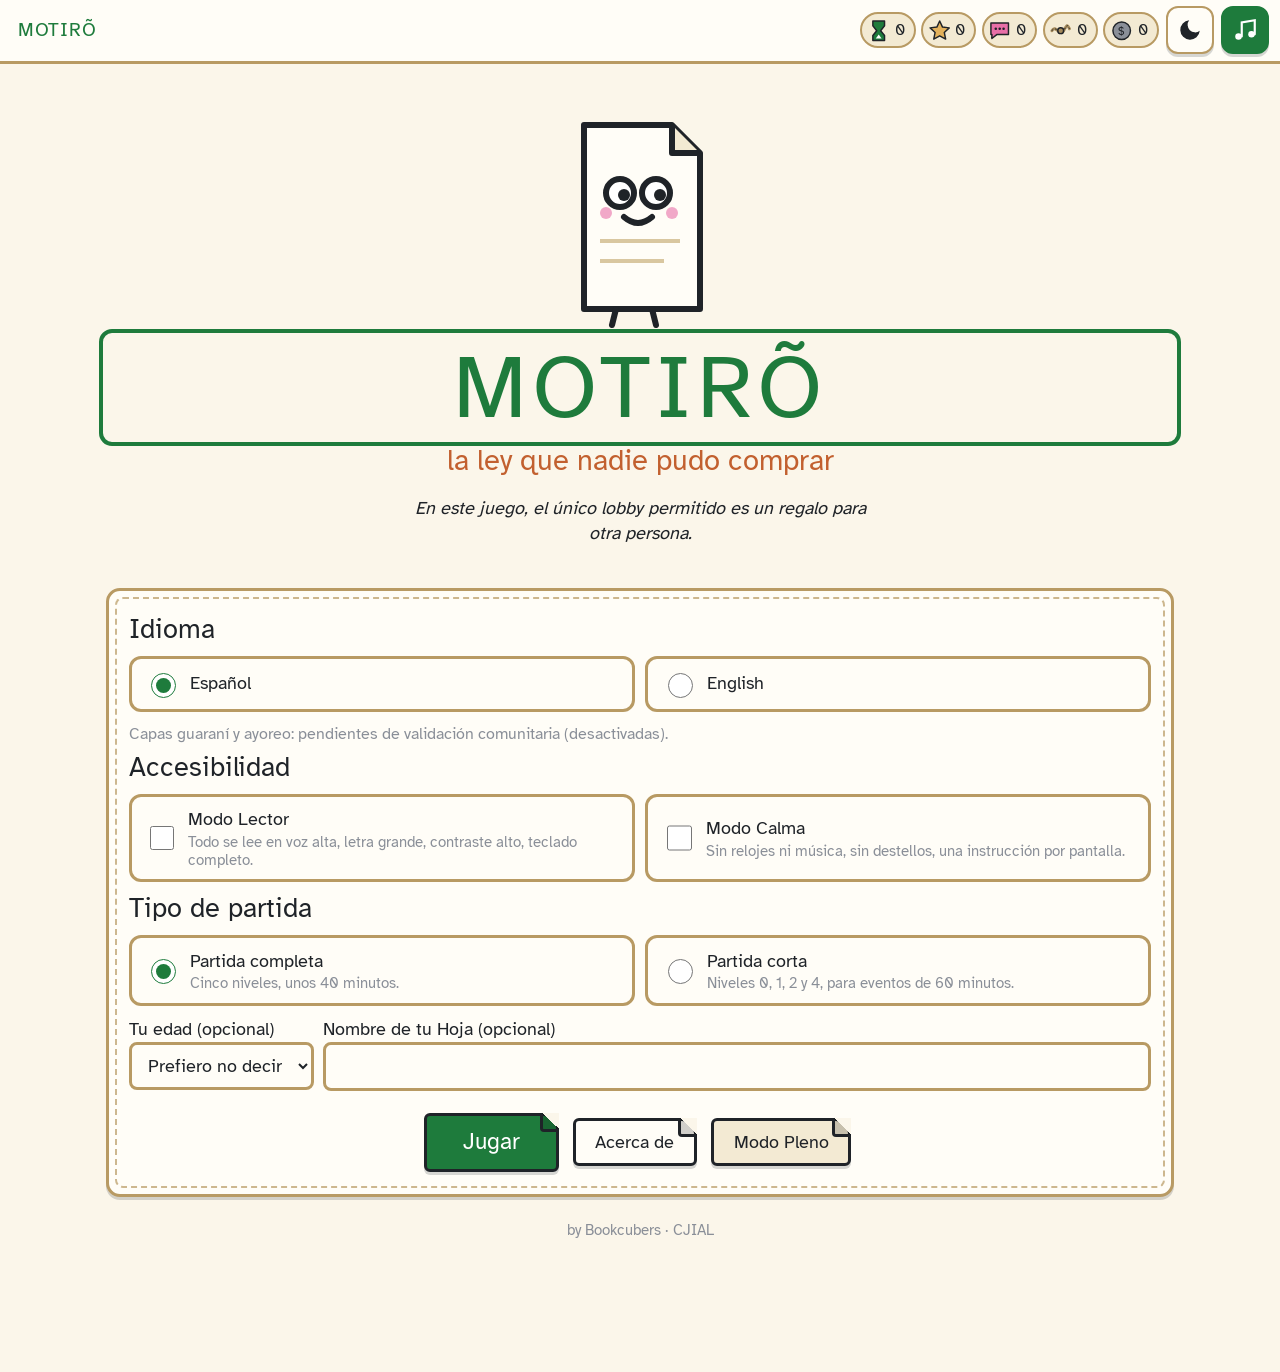
==== commit e6827f71: "Pie: by Bookcubers · CJIAL Co-Authored-By: Claude Fable 5.1 <noreply@anthropic.com>" ====
--- a/index.html
+++ b/index.html
@@ -178,7 +178,7 @@
 /* nivel 3 */
 .hilosWrap{position:relative;width:100%;max-width:760px;margin:0 auto;aspect-ratio:1/1}
 @supports not (aspect-ratio:1/1){.hilosWrap{height:0;padding-bottom:100%}}
-.hilosWrap svg{position:absolute;inset:0;width:100%;height:100%}
+.hilosWrap>svg{position:absolute;inset:0;width:100%;height:100%}
 .nodo{position:absolute;transform:translate(-50%,-50%);width:clamp(56px,13%,96px);border:3px solid var(--tinta);border-radius:14px;background:var(--papel);padding:4px 3px;font-size:.62rem;line-height:1.1;font-weight:700;text-align:center;cursor:pointer;box-shadow:var(--sombra);z-index:2}
 .nodo{display:flex;flex-direction:column;align-items:center;justify-content:flex-start}
 .nodo svg{width:44px;height:44px;display:block;margin:0 auto 2px;flex:none}
@@ -2750,7 +2750,7 @@
   es: {
     titulo: 'MOTIRÕ', sub: 'la ley que nadie pudo comprar',
     frase: 'En este juego, el único lobby permitido es un regalo para otra persona.',
-    pie: 'Hecho en la Biblioteca de Relaciones Internacionales, UAGRM, Santa Cruz de la Sierra, Bolivia. Un Impact Arcade de GivingTuesday + Games for Change.',
+    pie: 'by Bookcubers · CJIAL',
     acercaNombre: 'Motirõ nombra el trabajo colectivo y voluntario entre vecinos en el mundo guaraní. Glosa pendiente de validación comunitaria.',
     idioma: 'Idioma', accesibilidad: 'Accesibilidad', normal: 'Normal', normalD: 'Juego completo con relojes y música suave.',
     lector: 'Modo Lector', lectorD: 'Todo se lee en voz alta, letra grande, contraste alto, teclado completo.',
@@ -2794,7 +2794,7 @@
   en: {
     titulo: 'MOTIRÕ', sub: 'the law no one could buy',
     frase: 'In this game, the only lobbying allowed is a gift for someone else.',
-    pie: 'Made at the International Relations Library, UAGRM, Santa Cruz de la Sierra, Bolivia. An Impact Arcade by GivingTuesday + Games for Change.',
+    pie: 'by Bookcubers · CJIAL',
     acercaNombre: 'Motirõ names collective, voluntary work among neighbours in the Guaraní world. Gloss pending community validation.',
     idioma: 'Language', accesibilidad: 'Accessibility', normal: 'Normal', normalD: 'Full game with timers and soft music.',
     lector: 'Reader Mode', lectorD: 'Everything read aloud, large type, high contrast, full keyboard.',
